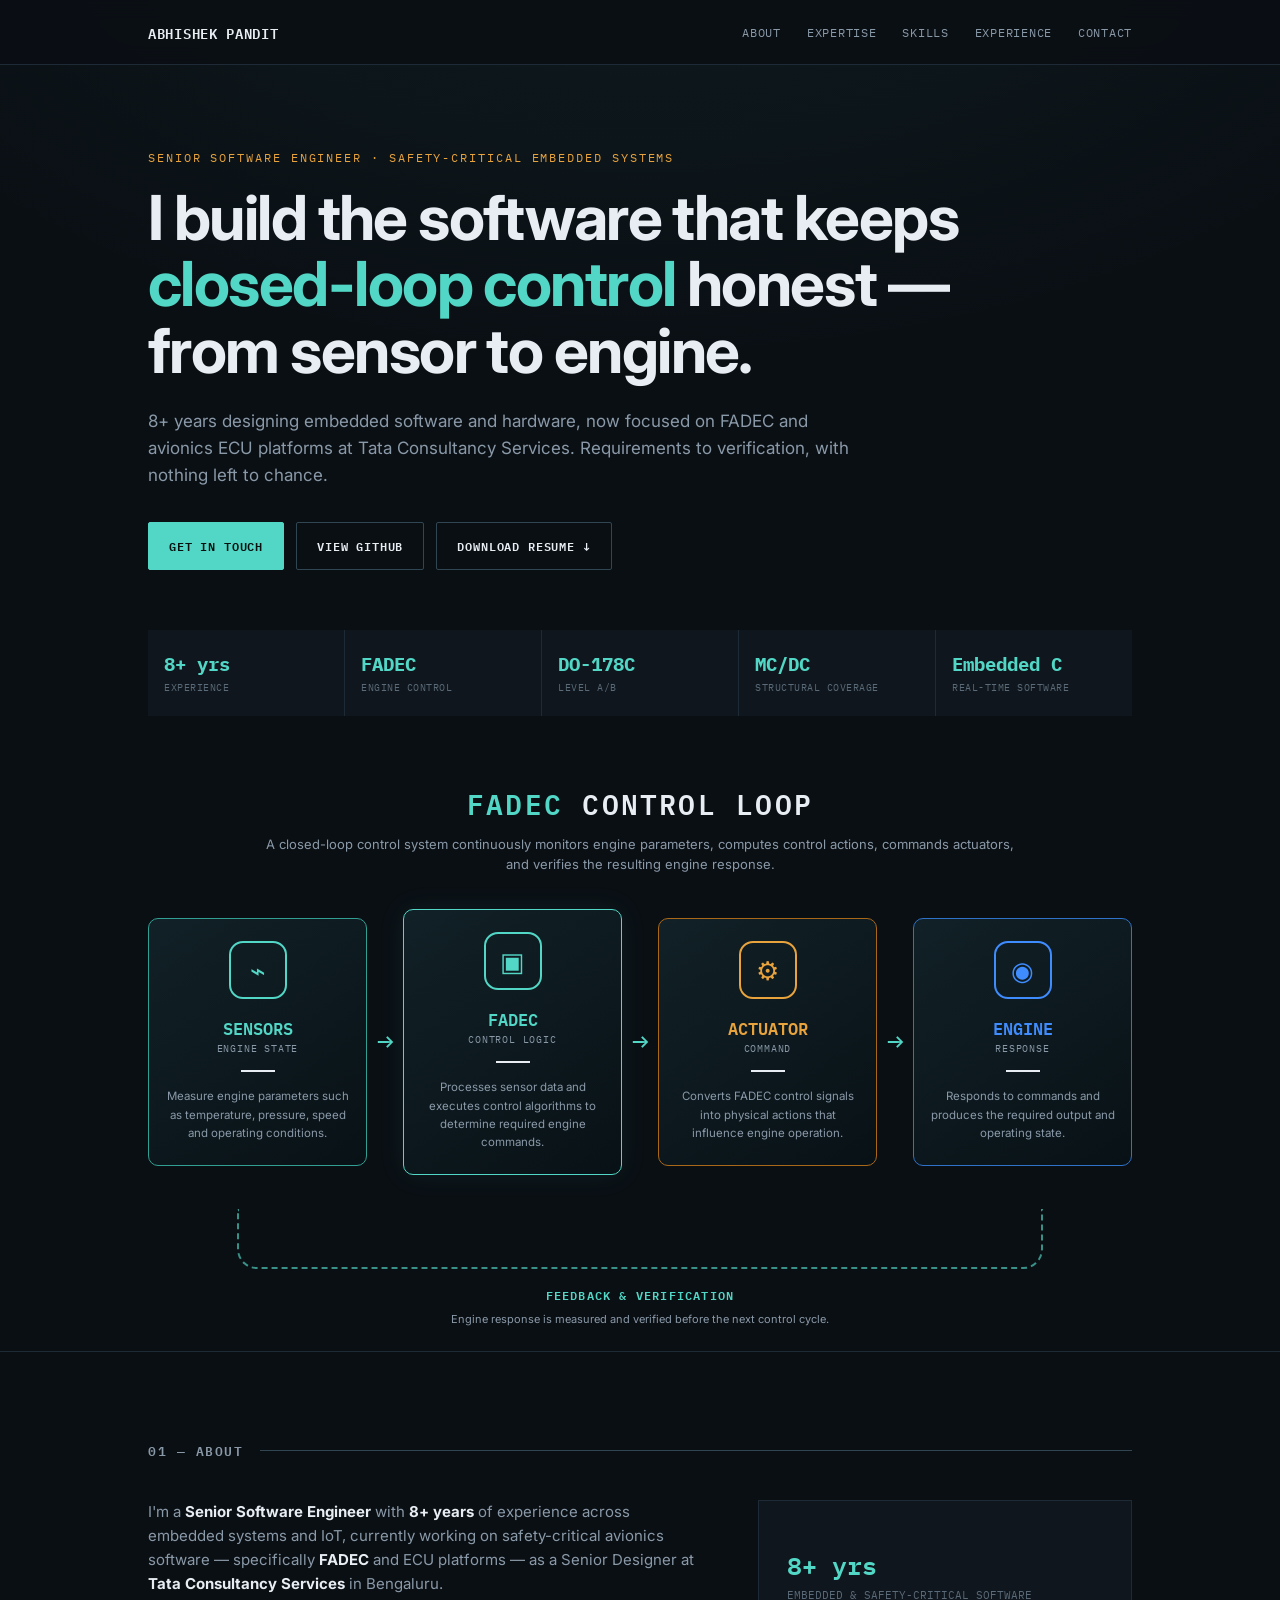
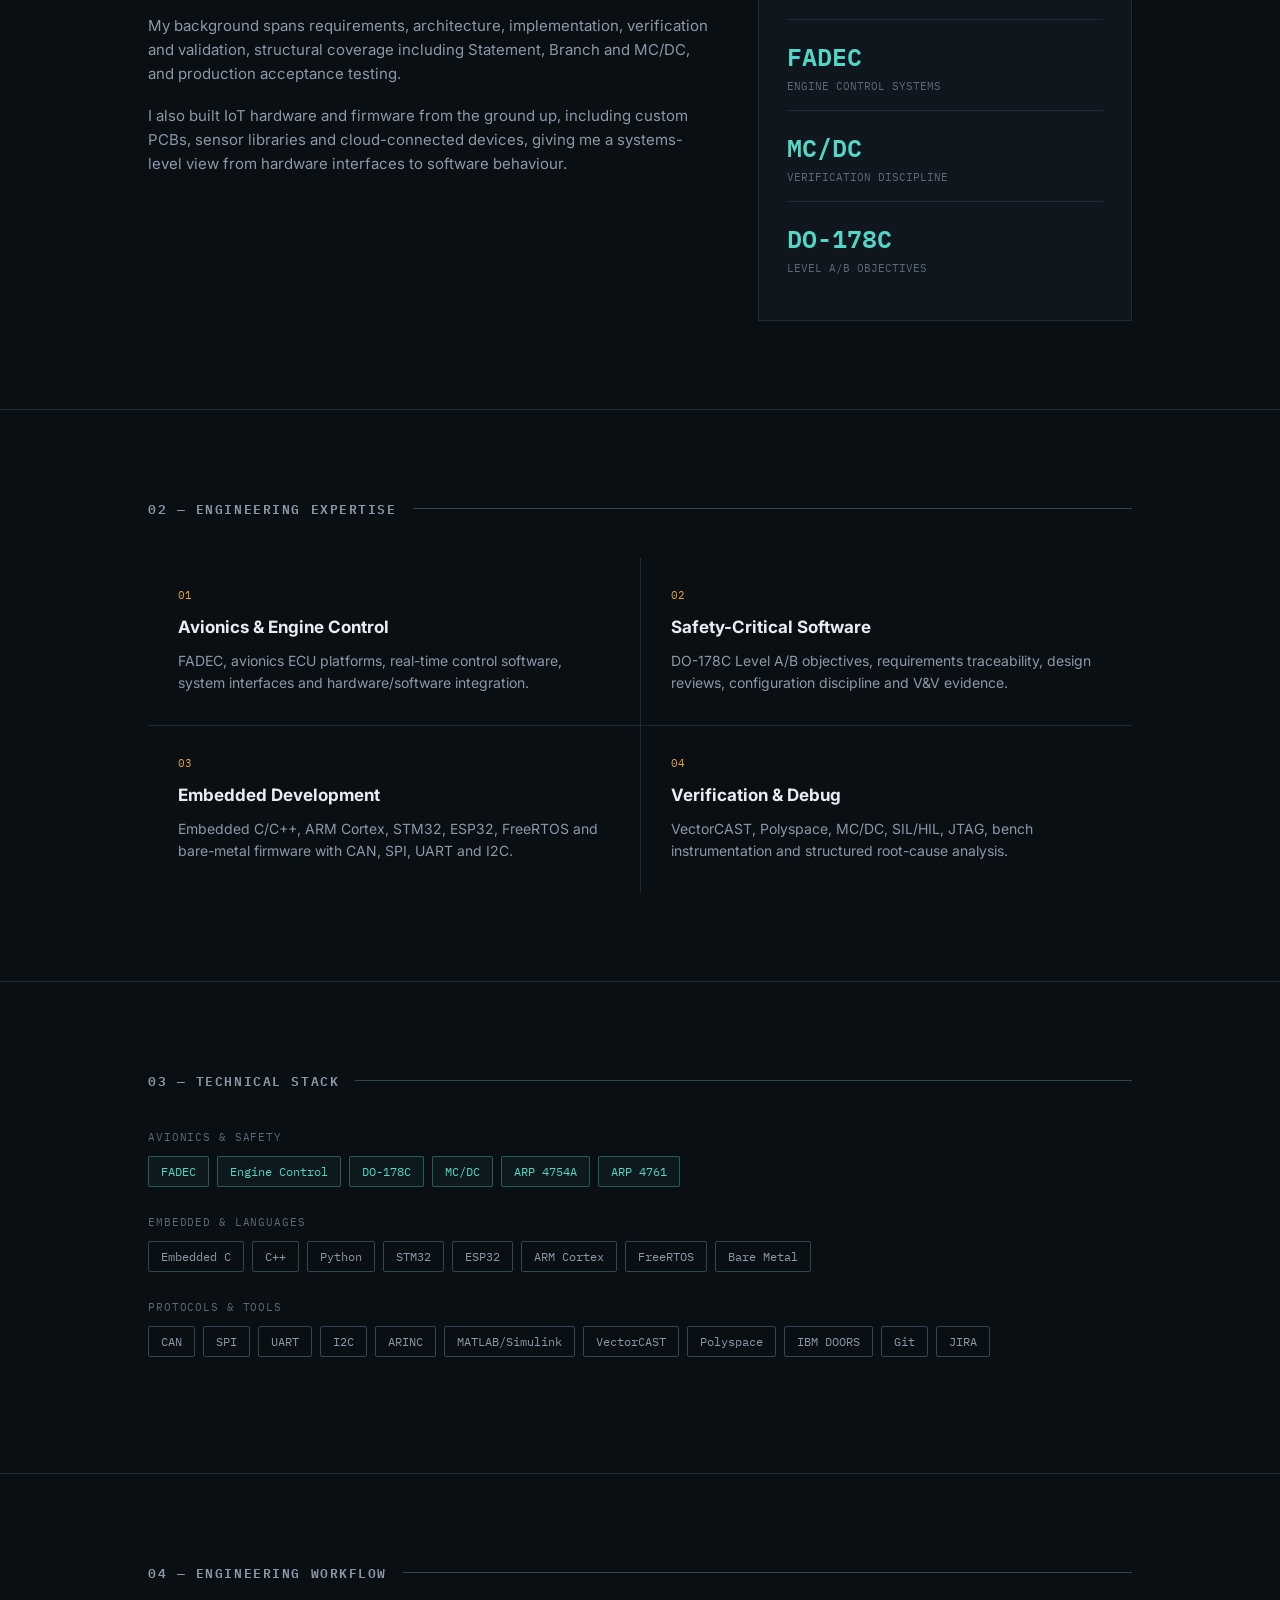
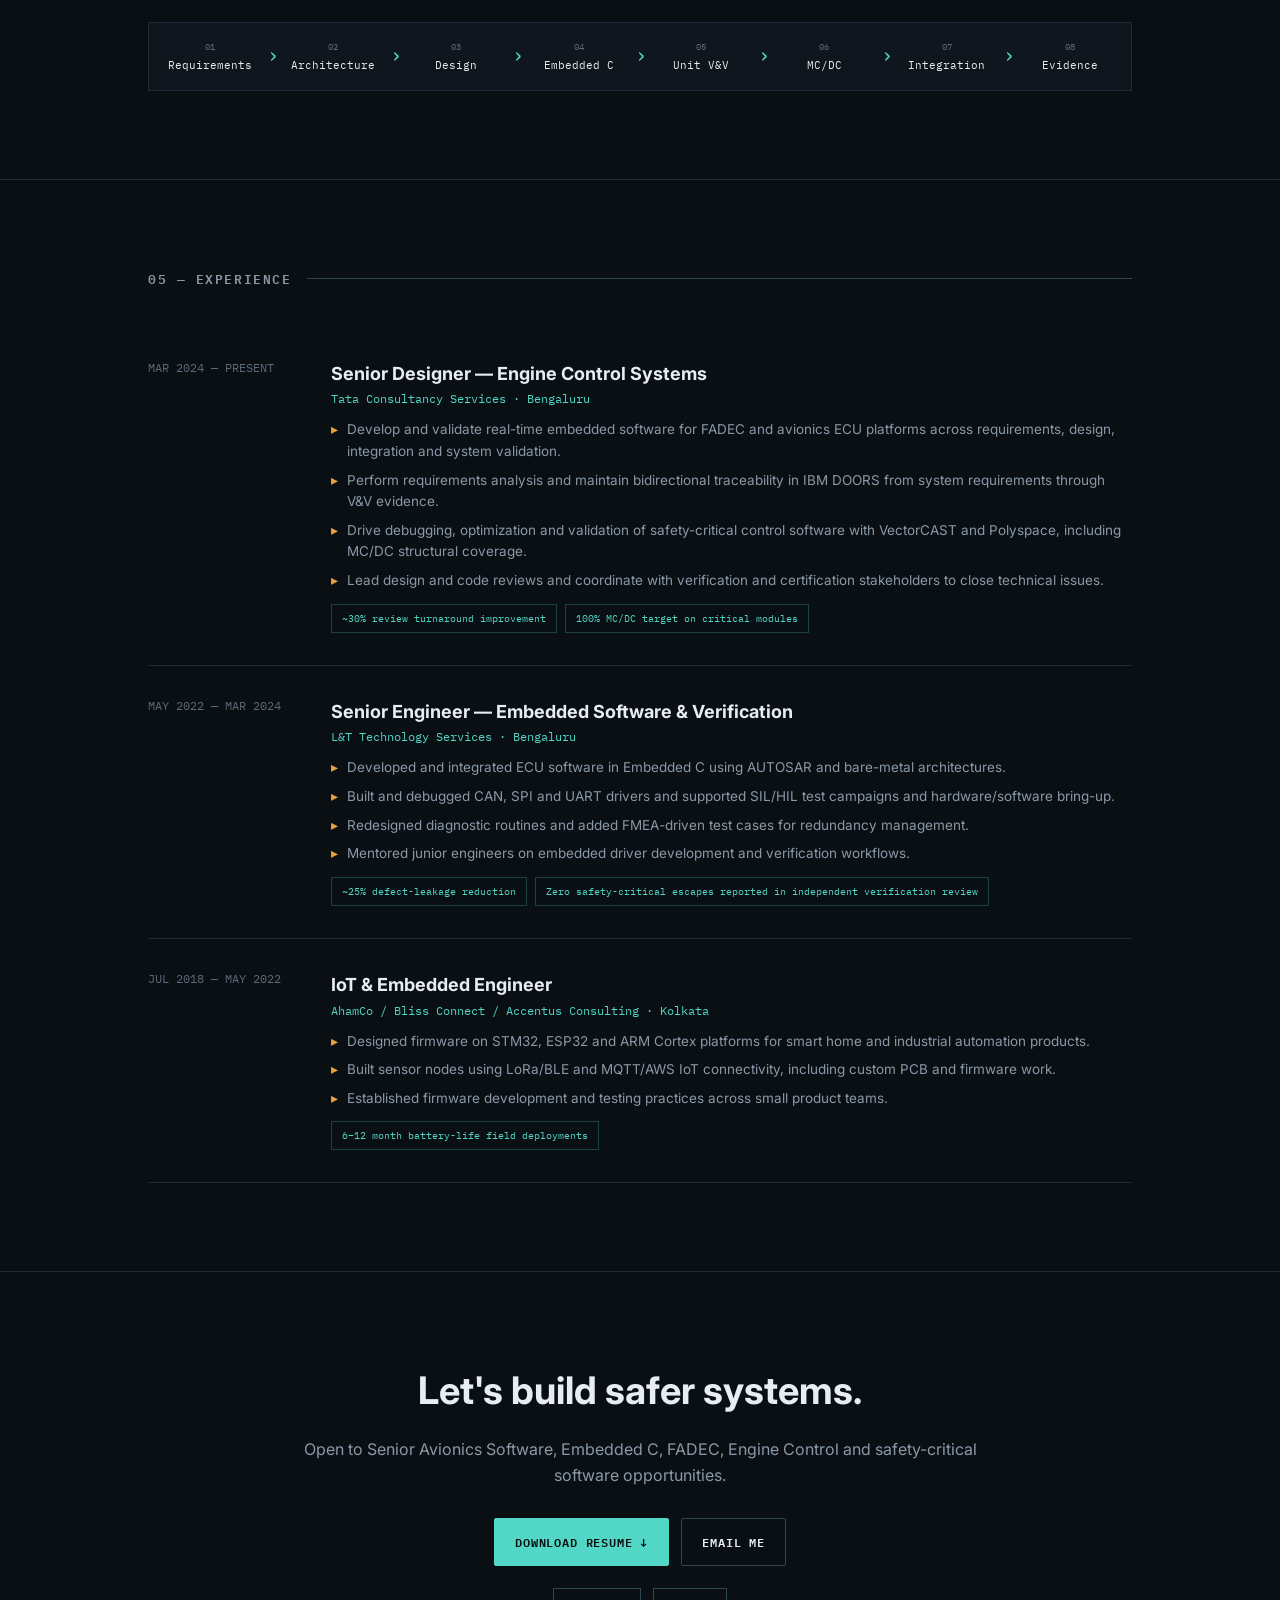
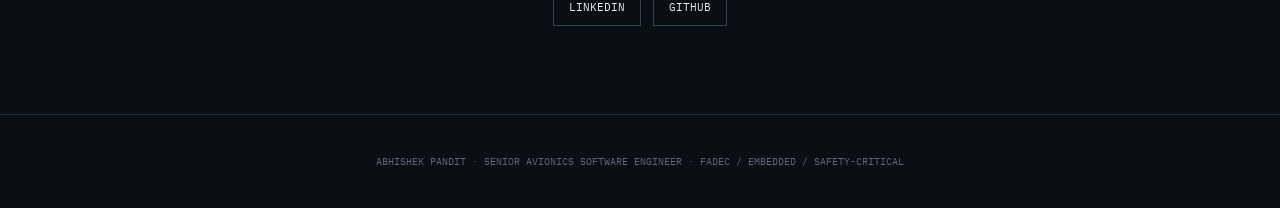
==== index.html @ 117fdcd7 "Reorder Engineering Expertise cards: Embedded Development to 03 and Verification & Debug to 04" ====
<!DOCTYPE html>
<html lang="en">
<head>
<meta charset="UTF-8">
<meta name="viewport" content="width=device-width,initial-scale=1.0">
<meta name="description" content="Abhishek Pandit — Senior Avionics Software Engineer specializing in FADEC, Engine Control, Embedded C/C++, DO-178C and safety-critical verification.">
<meta name="keywords" content="Senior Avionics Software Engineer, FADEC Software Engineer, Embedded C Engineer, DO-178C, Engine Control Systems, Safety Critical Software Engineer">
<title>Abhishek Pandit — Senior Avionics Software Engineer</title>
<link rel="preconnect" href="https://fonts.googleapis.com"><link href="https://fonts.googleapis.com/css2?family=IBM+Plex+Mono:wght@400;500;600;700&family=Inter:wght@400;500;600;700&display=swap" rel="stylesheet">
<style>
:root{--bg:#0a0f14;--panel:#0f161d;--panel2:#121a22;--border:#1e2b36;--bright:#314653;--text:#e7edf3;--dim:#8a99a8;--faint:#5a6a78;--cyan:#52d6c5;--amber:#e8a33d;--blue:#3f8cff;--mono:'IBM Plex Mono',monospace;--sans:'Inter',sans-serif}*{box-sizing:border-box;margin:0;padding:0}html{scroll-behavior:smooth}body{background:var(--bg);color:var(--text);font-family:var(--sans);line-height:1.6}a{color:inherit}.wrap{max-width:1040px;margin:auto;padding:0 28px}section{padding:88px 0;border-bottom:1px solid var(--border)}nav{position:fixed;z-index:50;top:0;left:0;right:0;background:rgba(10,15,20,.9);backdrop-filter:blur(10px);border-bottom:1px solid var(--border)}nav .wrap{height:64px;display:flex;align-items:center;justify-content:space-between}.logo{font:600 14px var(--mono);letter-spacing:.05em;text-decoration:none}.navlinks{display:flex;gap:26px;list-style:none}.navlinks a{font:12px var(--mono);text-transform:uppercase;letter-spacing:.06em;color:var(--dim);text-decoration:none}.navlinks a:hover{color:var(--cyan)}.hero{padding:150px 0 82px;border-bottom:1px solid var(--border);background:radial-gradient(ellipse 900px 500px at 50% -10%,rgba(82,214,197,.07),transparent)}.eyebrow{font:12px var(--mono);letter-spacing:.16em;text-transform:uppercase;color:var(--amber);margin-bottom:20px}.hero h1{font-size:clamp(36px,5.5vw,62px);line-height:1.07;letter-spacing:-.025em;max-width:900px}.accent{color:var(--cyan)}.hero-sub{color:var(--dim);font-size:17px;max-width:720px;margin:24px 0 32px}.actions{display:flex;gap:12px;flex-wrap:wrap}.btn{font:600 12px var(--mono);letter-spacing:.07em;text-transform:uppercase;padding:13px 20px;border:1px solid var(--bright);border-radius:2px;text-decoration:none}.primary{background:var(--cyan);border-color:var(--cyan);color:#06110f}.btn:hover{border-color:var(--cyan);color:var(--cyan)}.primary:hover{color:#06110f}.highlights{display:grid;grid-template-columns:repeat(5,1fr);gap:1px;background:var(--border);margin-top:60px}.highlight{background:var(--panel);padding:22px 16px}.highlight b{display:block;font:700 19px var(--mono);color:var(--cyan)}.highlight span{display:block;color:var(--faint);font:10px var(--mono);text-transform:uppercase;letter-spacing:.05em;margin-top:5px}h2{font:600 13px var(--mono);letter-spacing:.12em;text-transform:uppercase;color:var(--dim);margin-bottom:38px;display:flex;align-items:center;gap:16px}h2:after{content:'';height:1px;background:var(--bright);flex:1}.loop-wrap{margin-top:65px}.loop-title{text-align:center;font:600 28px var(--mono);letter-spacing:.08em}.loop-title span{color:var(--cyan)}.loop-sub{text-align:center;color:var(--dim);font-size:13px;max-width:760px;margin:8px auto 34px}.control-loop{display:grid;grid-template-columns:minmax(0,1fr) 36px minmax(0,1fr) 36px minmax(0,1fr) 36px minmax(0,1fr);align-items:center}.loop-card{min-width:0;min-height:245px;background:linear-gradient(145deg,rgba(18,34,40,.95),rgba(8,17,22,.98));border:1px solid var(--bright);border-radius:10px;padding:22px 16px;text-align:center}.loop-card.sensor{border-color:#319f92}.loop-card.fadec{border-color:var(--cyan);box-shadow:0 0 28px rgba(82,214,197,.08)}.loop-card.actuator{border-color:#a96817}.loop-card.engine{border-color:#2f72c9}.loop-icon{width:58px;height:58px;margin:0 auto 15px;border:2px solid currentColor;border-radius:14px;display:grid;place-items:center;font:26px var(--mono)}.sensor .loop-icon,.fadec .loop-icon{color:var(--cyan)}.actuator .loop-icon{color:var(--amber)}.engine .loop-icon{color:var(--blue)}.loop-card h3{font:600 17px var(--mono)}.sensor h3,.fadec h3{color:var(--cyan)}.actuator h3{color:var(--amber)}.engine h3{color:var(--blue)}.loop-label{font:10px var(--mono);color:var(--dim);letter-spacing:.08em}.loop-divider{height:2px;width:34px;margin:15px auto;background:currentColor}.loop-desc{font-size:11.5px;color:var(--dim);max-width:190px;margin:auto}.loop-arrow{text-align:center;color:var(--cyan);font:28px var(--mono)}.feedback{position:relative;height:60px;margin:34px 9% 0;border-left:2px dashed rgba(82,214,197,.65);border-right:2px dashed rgba(82,214,197,.65);border-bottom:2px dashed rgba(82,214,197,.65);border-radius:0 0 20px 20px}.feedback-label{position:absolute;top:76px;left:50%;transform:translateX(-50%);white-space:nowrap;text-align:center}.feedback-label strong{display:block;color:var(--cyan);font:600 12px var(--mono);letter-spacing:.1em}.feedback-label span{color:var(--dim);font-size:11px}.about-grid{display:grid;grid-template-columns:1.5fr 1fr;gap:48px}.about p{color:var(--dim);font-size:15px;margin-bottom:18px}.about strong{color:var(--text)}.panel{border:1px solid var(--border);background:var(--panel);padding:28px}.metric{padding:17px 0;border-bottom:1px solid var(--border)}.metric:last-child{border:0}.metric b{font:600 25px var(--mono);color:var(--cyan)}.metric span{display:block;color:var(--faint);font:11px var(--mono);text-transform:uppercase;margin-top:4px}.section-grid{display:grid;grid-template-columns:repeat(2,1fr);gap:1px;background:var(--border)}.card{background:var(--bg);padding:30px}.card-num{font:11px var(--mono);color:var(--amber);margin-bottom:12px}.card h3{font-size:17px;margin-bottom:9px}.card p{font-size:14px;color:var(--dim)}.skill{margin-bottom:28px}.skill-label{font:11px var(--mono);color:var(--faint);text-transform:uppercase;letter-spacing:.08em;margin-bottom:12px}.chips{display:flex;flex-wrap:wrap;gap:8px}.chip{font:12px var(--mono);color:var(--dim);padding:7px 12px;border:1px solid var(--bright);border-radius:2px}.chip.domain{color:var(--cyan);border-color:rgba(82,214,197,.35);background:rgba(82,214,197,.05)}.workflow{display:grid;grid-template-columns:repeat(8,1fr);gap:0;border:1px solid var(--border);background:var(--border)}.step{background:var(--panel);padding:18px 8px;text-align:center;position:relative}.step:not(:last-child):after{content:'›';position:absolute;right:-7px;top:18px;color:var(--cyan);z-index:2;font:20px var(--mono)}.step small{display:block;color:var(--faint);font:9px var(--mono);text-transform:uppercase}.step b{display:block;font:11px var(--mono);margin-top:6px;color:var(--text)}.job{display:grid;grid-template-columns:155px 1fr;gap:28px;padding:32px 0;border-bottom:1px solid var(--border)}.job:first-child{padding-top:0}.period{font:12px var(--mono);color:var(--faint)}.job h3{font-size:18px}.org{font:12px var(--mono);color:var(--cyan);margin:3px 0 13px}.job p,.job li{color:var(--dim);font-size:13.5px}.job ul{list-style:none;display:grid;gap:7px}.job li{padding-left:16px;position:relative}.job li:before{content:'▸';position:absolute;left:0;color:var(--amber)}.achievement{display:inline-block;margin:12px 8px 0 0;padding:7px 10px;border:1px solid rgba(82,214,197,.25);font:10px var(--mono);color:var(--cyan)}.contact{text-align:center;max-width:680px;margin:auto}.contact h3{font-size:38px;margin-bottom:16px}.contact p{color:var(--dim);margin-bottom:30px}.contact-links{display:flex;justify-content:center;gap:12px;flex-wrap:wrap}.contact-links a{font:11px var(--mono);text-transform:uppercase;text-decoration:none;border:1px solid var(--bright);padding:11px 15px}.contact-links a:hover{color:var(--cyan);border-color:var(--cyan)}footer{padding:40px 0;text-align:center;color:var(--faint);font:10px var(--mono)}@media(max-width:850px){.highlights{grid-template-columns:repeat(3,1fr)}.control-loop{grid-template-columns:1fr;gap:10px}.loop-arrow{transform:rotate(90deg);height:22px}.workflow{grid-template-columns:repeat(4,1fr)}.step:nth-child(4):after,.step:nth-child(8):after{display:none}}@media(max-width:700px){.navlinks{display:none}.wrap{padding:0 18px}.hero{padding-top:125px}.highlights{grid-template-columns:repeat(2,1fr)}.about-grid,.section-grid{grid-template-columns:1fr}.job{grid-template-columns:1fr;gap:8px}.workflow{grid-template-columns:repeat(2,1fr)}.step:nth-child(2):after,.step:nth-child(4):after,.step:nth-child(6):after,.step:nth-child(8):after{display:none}.feedback{margin-left:5%;margin-right:5%}.feedback-label{white-space:normal;width:90%}.contact h3{font-size:30px}}
</style>
</head>
<body>
<nav><div class="wrap"><a class="logo" href="#top">ABHISHEK PANDIT</a><ul class="navlinks"><li><a href="#about">About</a></li><li><a href="#expertise">Expertise</a></li><li><a href="#skills">Skills</a></li><li><a href="#experience">Experience</a></li><li><a href="#contact">Contact</a></li></ul></div></nav>
<header class="hero" id="top"><div class="wrap"><div class="eyebrow">Senior Software Engineer · Safety-Critical Embedded Systems</div><h1>I build the software that keeps <span class="accent">closed-loop control</span> honest — from sensor to engine.</h1><p class="hero-sub">8+ years designing embedded software and hardware, now focused on FADEC and avionics ECU platforms at Tata Consultancy Services. Requirements to verification, with nothing left to chance.</p><div class="actions"><a class="btn primary" href="#contact">Get in touch</a><a class="btn" href="https://github.com/abhijarvis" target="_blank" rel="noopener">View GitHub</a><a class="btn" href="Abhishek_Pandit_Resume_Airbus_Avionics.pdf" download>Download Resume ↓</a></div><div class="highlights"><div class="highlight"><b>8+ yrs</b><span>Experience</span></div><div class="highlight"><b>FADEC</b><span>Engine Control</span></div><div class="highlight"><b>DO-178C</b><span>Level A/B</span></div><div class="highlight"><b>MC/DC</b><span>Structural Coverage</span></div><div class="highlight"><b>Embedded C</b><span>Real-Time Software</span></div></div><div class="loop-wrap"><div class="loop-title"><span>FADEC</span> CONTROL LOOP</div><p class="loop-sub">A closed-loop control system continuously monitors engine parameters, computes control actions, commands actuators, and verifies the resulting engine response.</p><div class="control-loop"><div class="loop-card sensor"><div class="loop-icon">⌁</div><h3>SENSORS</h3><div class="loop-label">ENGINE STATE</div><div class="loop-divider"></div><p class="loop-desc">Measure engine parameters such as temperature, pressure, speed and operating conditions.</p></div><div class="loop-arrow">→</div><div class="loop-card fadec"><div class="loop-icon">▣</div><h3>FADEC</h3><div class="loop-label">CONTROL LOGIC</div><div class="loop-divider"></div><p class="loop-desc">Processes sensor data and executes control algorithms to determine required engine commands.</p></div><div class="loop-arrow">→</div><div class="loop-card actuator"><div class="loop-icon">⚙</div><h3>ACTUATOR</h3><div class="loop-label">COMMAND</div><div class="loop-divider"></div><p class="loop-desc">Converts FADEC control signals into physical actions that influence engine operation.</p></div><div class="loop-arrow">→</div><div class="loop-card engine"><div class="loop-icon">◉</div><h3>ENGINE</h3><div class="loop-label">RESPONSE</div><div class="loop-divider"></div><p class="loop-desc">Responds to commands and produces the required output and operating state.</p></div></div><div class="feedback"><div class="feedback-label"><strong>FEEDBACK &amp; VERIFICATION</strong><span>Engine response is measured and verified before the next control cycle.</span></div></div></div></div></header>
<section id="about"><div class="wrap"><h2>01 — About</h2><div class="about-grid"><div class="about"><p>I'm a <strong>Senior Software Engineer</strong> with <strong>8+ years</strong> of experience across embedded systems and IoT, currently working on safety-critical avionics software — specifically <strong>FADEC</strong> and ECU platforms — as a Senior Designer at <strong>Tata Consultancy Services</strong> in Bengaluru.</p><p>My background spans requirements, architecture, implementation, verification and validation, structural coverage including Statement, Branch and MC/DC, and production acceptance testing.</p><p>I also built IoT hardware and firmware from the ground up, including custom PCBs, sensor libraries and cloud-connected devices, giving me a systems-level view from hardware interfaces to software behaviour.</p></div><div class="panel"><div class="metric"><b>8+ yrs</b><span>Embedded &amp; safety-critical software</span></div><div class="metric"><b>FADEC</b><span>Engine control systems</span></div><div class="metric"><b>MC/DC</b><span>Verification discipline</span></div><div class="metric"><b>DO-178C</b><span>Level A/B objectives</span></div></div></div></div></section>
<section id="expertise"><div class="wrap"><h2>02 — Engineering Expertise</h2><div class="section-grid"><div class="card"><div class="card-num">01</div><h3>Avionics &amp; Engine Control</h3><p>FADEC, avionics ECU platforms, real-time control software, system interfaces and hardware/software integration.</p></div><div class="card"><div class="card-num">02</div><h3>Safety-Critical Software</h3><p>DO-178C Level A/B objectives, requirements traceability, design reviews, configuration discipline and V&amp;V evidence.</p></div><div class="card"><div class="card-num">03</div><h3>Embedded Development</h3><p>Embedded C/C++, ARM Cortex, STM32, ESP32, FreeRTOS and bare-metal firmware with CAN, SPI, UART and I2C.</p></div><div class="card"><div class="card-num">04</div><h3>Verification &amp; Debug</h3><p>VectorCAST, Polyspace, MC/DC, SIL/HIL, JTAG, bench instrumentation and structured root-cause analysis.</p></div></div></div></section>
<section id="skills"><div class="wrap"><h2>03 — Technical Stack</h2><div class="skill"><div class="skill-label">Avionics &amp; Safety</div><div class="chips"><span class="chip domain">FADEC</span><span class="chip domain">Engine Control</span><span class="chip domain">DO-178C</span><span class="chip domain">MC/DC</span><span class="chip domain">ARP 4754A</span><span class="chip domain">ARP 4761</span></div></div><div class="skill"><div class="skill-label">Embedded &amp; Languages</div><div class="chips"><span class="chip">Embedded C</span><span class="chip">C++</span><span class="chip">Python</span><span class="chip">STM32</span><span class="chip">ESP32</span><span class="chip">ARM Cortex</span><span class="chip">FreeRTOS</span><span class="chip">Bare Metal</span></div></div><div class="skill"><div class="skill-label">Protocols &amp; Tools</div><div class="chips"><span class="chip">CAN</span><span class="chip">SPI</span><span class="chip">UART</span><span class="chip">I2C</span><span class="chip">ARINC</span><span class="chip">MATLAB/Simulink</span><span class="chip">VectorCAST</span><span class="chip">Polyspace</span><span class="chip">IBM DOORS</span><span class="chip">Git</span><span class="chip">JIRA</span></div></div></div></section>
<section><div class="wrap"><h2>04 — Engineering Workflow</h2><div class="workflow"><div class="step"><small>01</small><b>Requirements</b></div><div class="step"><small>02</small><b>Architecture</b></div><div class="step"><small>03</small><b>Design</b></div><div class="step"><small>04</small><b>Embedded C</b></div><div class="step"><small>05</small><b>Unit V&amp;V</b></div><div class="step"><small>06</small><b>MC/DC</b></div><div class="step"><small>07</small><b>Integration</b></div><div class="step"><small>08</small><b>Evidence</b></div></div></div></section>
<section id="experience"><div class="wrap"><h2>05 — Experience</h2><div class="job"><div class="period">MAR 2024 — PRESENT</div><div><h3>Senior Designer — Engine Control Systems</h3><div class="org">Tata Consultancy Services · Bengaluru</div><ul><li>Develop and validate real-time embedded software for FADEC and avionics ECU platforms across requirements, design, integration and system validation.</li><li>Perform requirements analysis and maintain bidirectional traceability in IBM DOORS from system requirements through V&amp;V evidence.</li><li>Drive debugging, optimization and validation of safety-critical control software with VectorCAST and Polyspace, including MC/DC structural coverage.</li><li>Lead design and code reviews and coordinate with verification and certification stakeholders to close technical issues.</li></ul><span class="achievement">~30% review turnaround improvement</span><span class="achievement">100% MC/DC target on critical modules</span></div></div><div class="job"><div class="period">MAY 2022 — MAR 2024</div><div><h3>Senior Engineer — Embedded Software &amp; Verification</h3><div class="org">L&amp;T Technology Services · Bengaluru</div><ul><li>Developed and integrated ECU software in Embedded C using AUTOSAR and bare-metal architectures.</li><li>Built and debugged CAN, SPI and UART drivers and supported SIL/HIL test campaigns and hardware/software bring-up.</li><li>Redesigned diagnostic routines and added FMEA-driven test cases for redundancy management.</li><li>Mentored junior engineers on embedded driver development and verification workflows.</li></ul><span class="achievement">~25% defect-leakage reduction</span><span class="achievement">Zero safety-critical escapes reported in independent verification review</span></div></div><div class="job"><div class="period">JUL 2018 — MAY 2022</div><div><h3>IoT &amp; Embedded Engineer</h3><div class="org">AhamCo / Bliss Connect / Accentus Consulting · Kolkata</div><ul><li>Designed firmware on STM32, ESP32 and ARM Cortex platforms for smart home and industrial automation products.</li><li>Built sensor nodes using LoRa/BLE and MQTT/AWS IoT connectivity, including custom PCB and firmware work.</li><li>Established firmware development and testing practices across small product teams.</li></ul><span class="achievement">6–12 month battery-life field deployments</span></div></div></div></section>
<section id="contact"><div class="wrap"><div class="contact"><h3>Let's build safer systems.</h3><p>Open to Senior Avionics Software, Embedded C, FADEC, Engine Control and safety-critical software opportunities.</p><div class="actions" style="justify-content:center"><a class="btn primary" href="Abhishek_Pandit_Resume_Airbus_Avionics.pdf" download>Download Resume ↓</a><a class="btn" href="mailto:abhishekpandit28@gmail.com">Email Me</a></div><div class="contact-links" style="margin-top:22px"><a href="https://www.linkedin.com/in/abhishek-pandit-2a377a126/" target="_blank" rel="noopener">LinkedIn</a><a href="https://github.com/abhijarvis" target="_blank" rel="noopener">GitHub</a></div></div></div></section>
<footer><div class="wrap">ABHISHEK PANDIT · SENIOR AVIONICS SOFTWARE ENGINEER · FADEC / EMBEDDED / SAFETY-CRITICAL</div></footer>
</body></html>
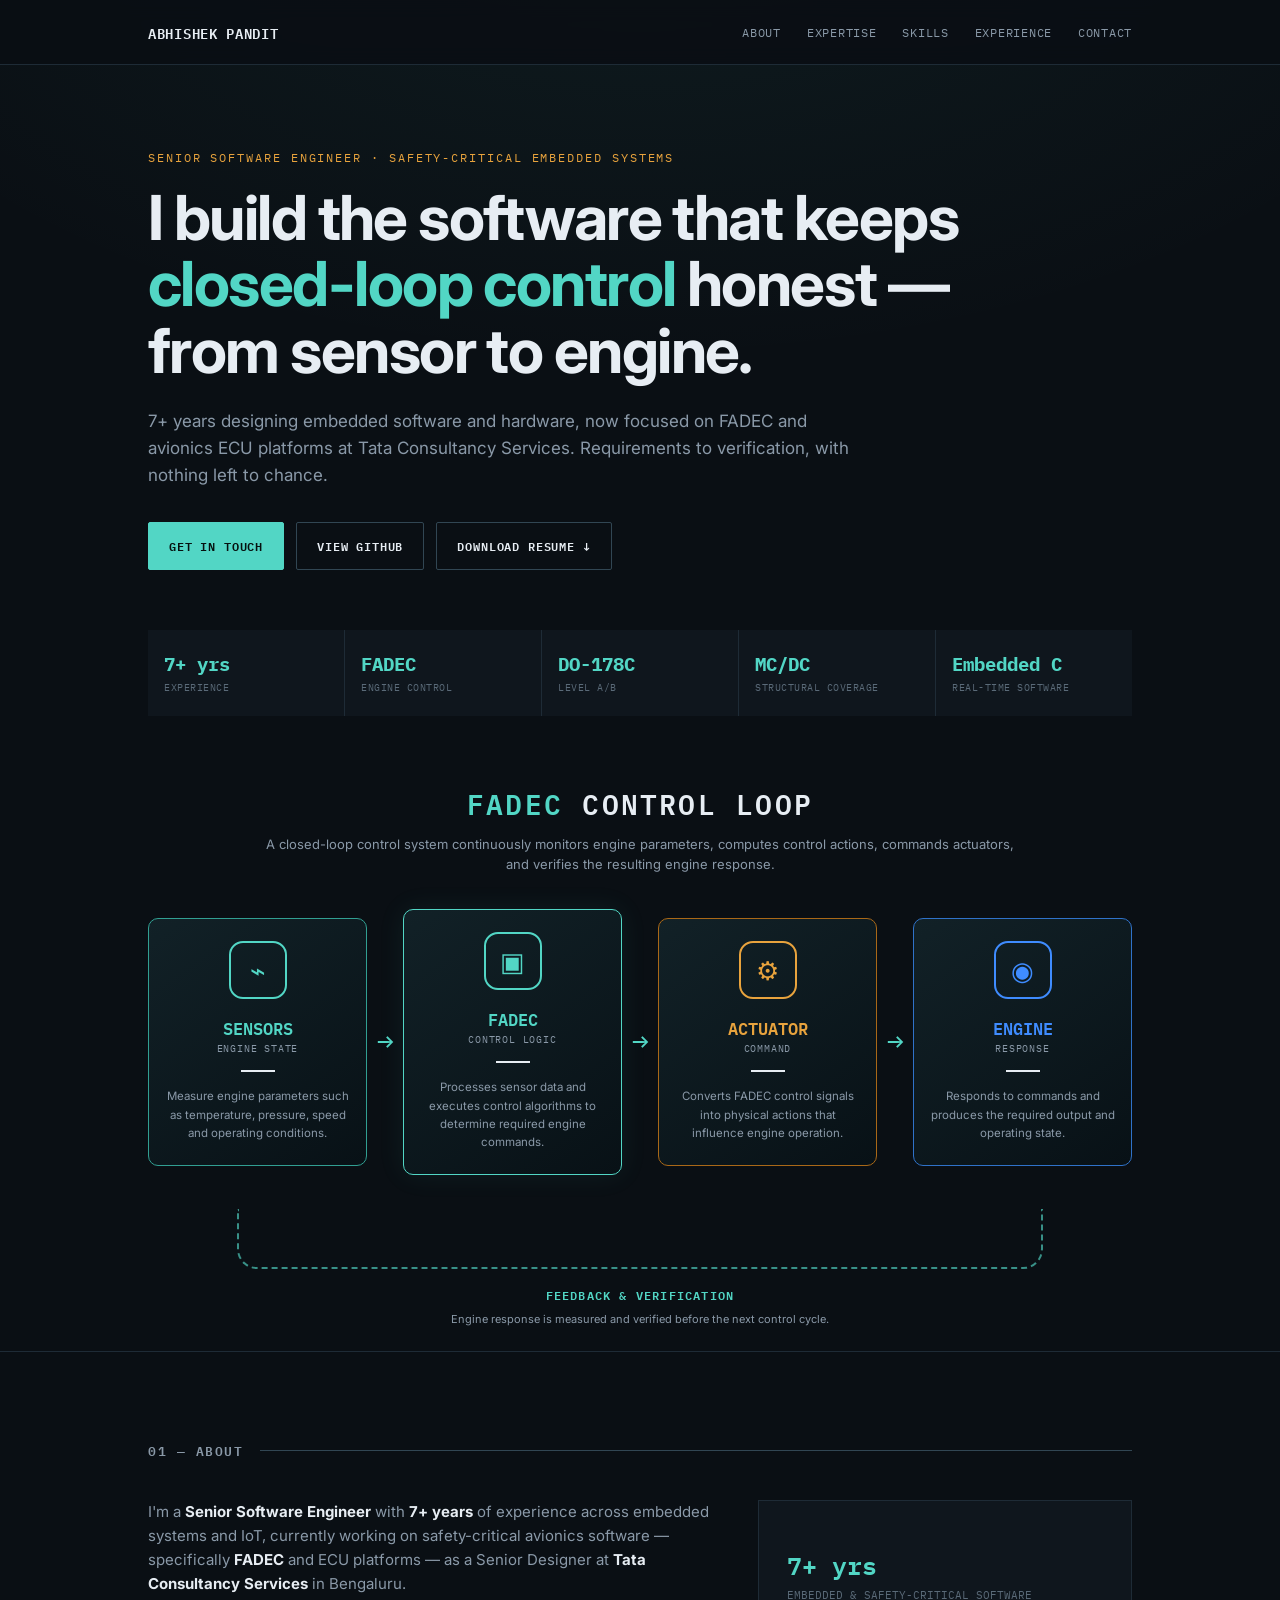
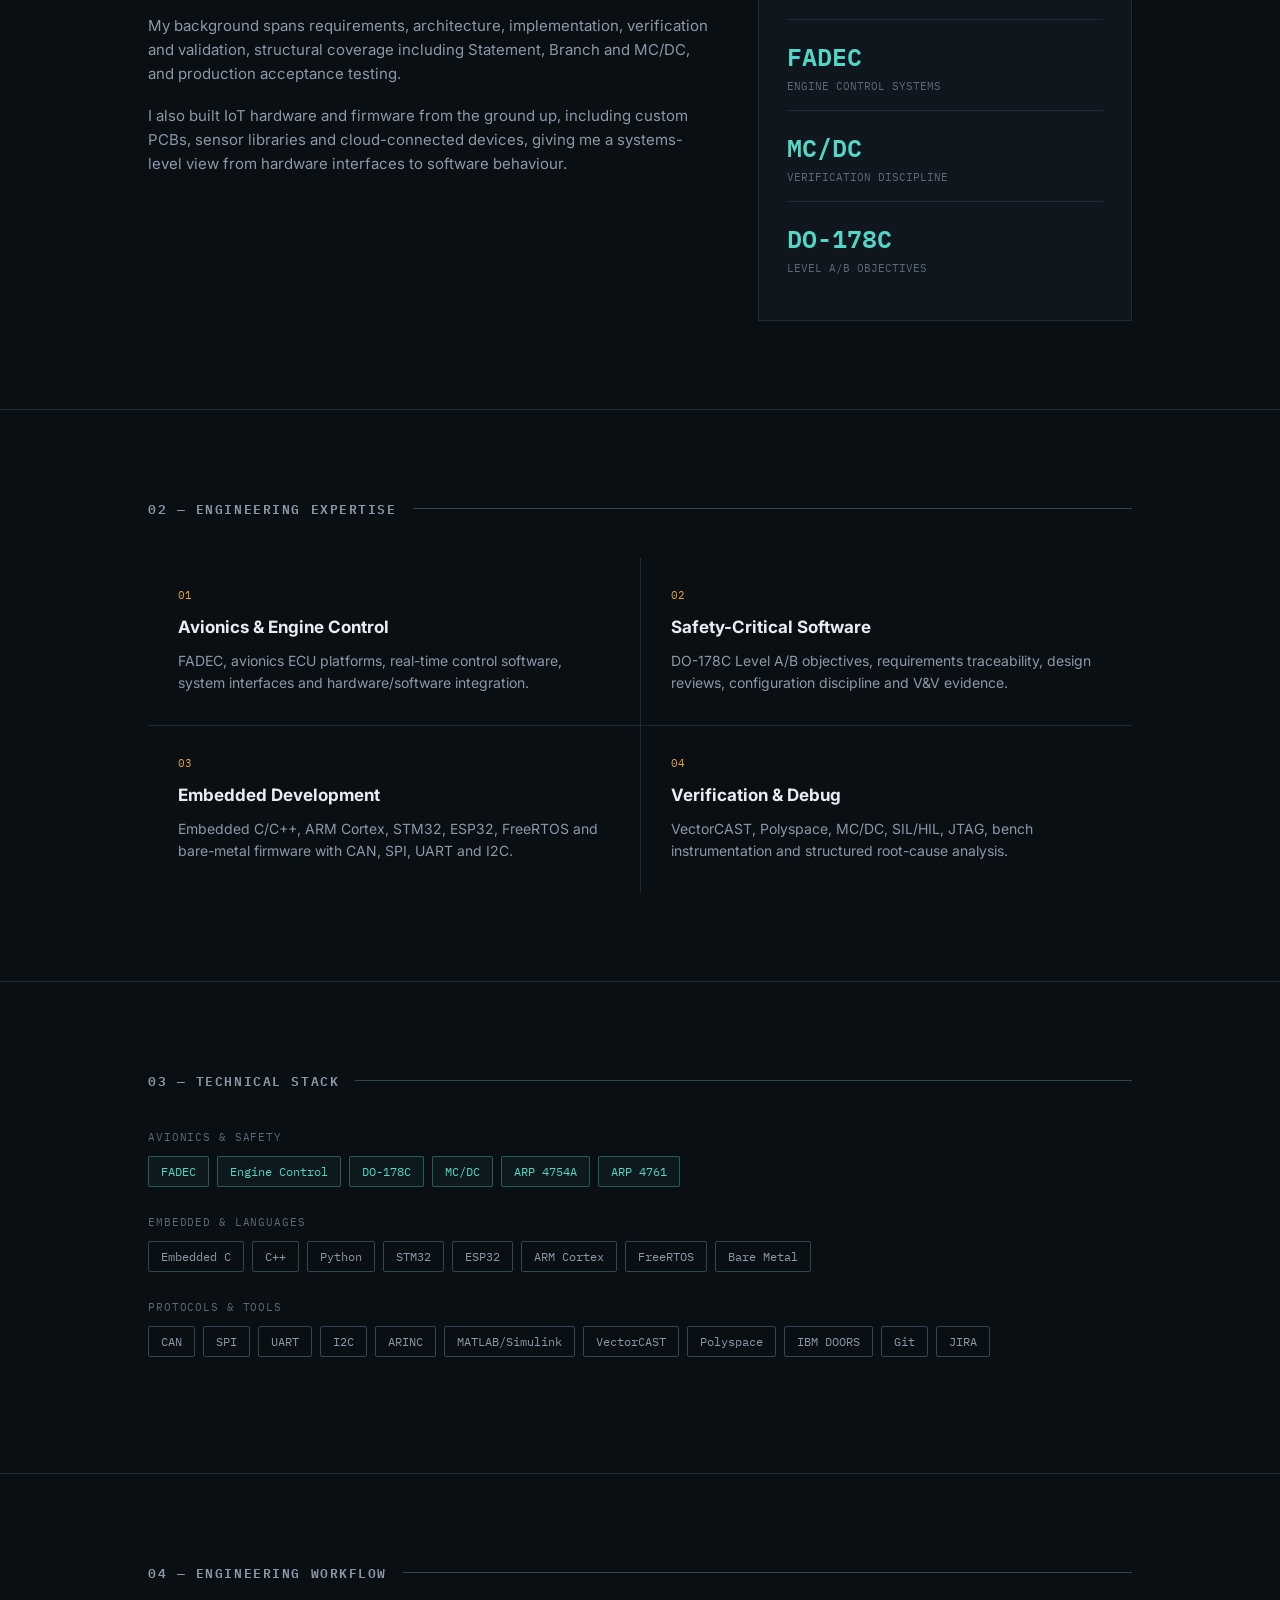
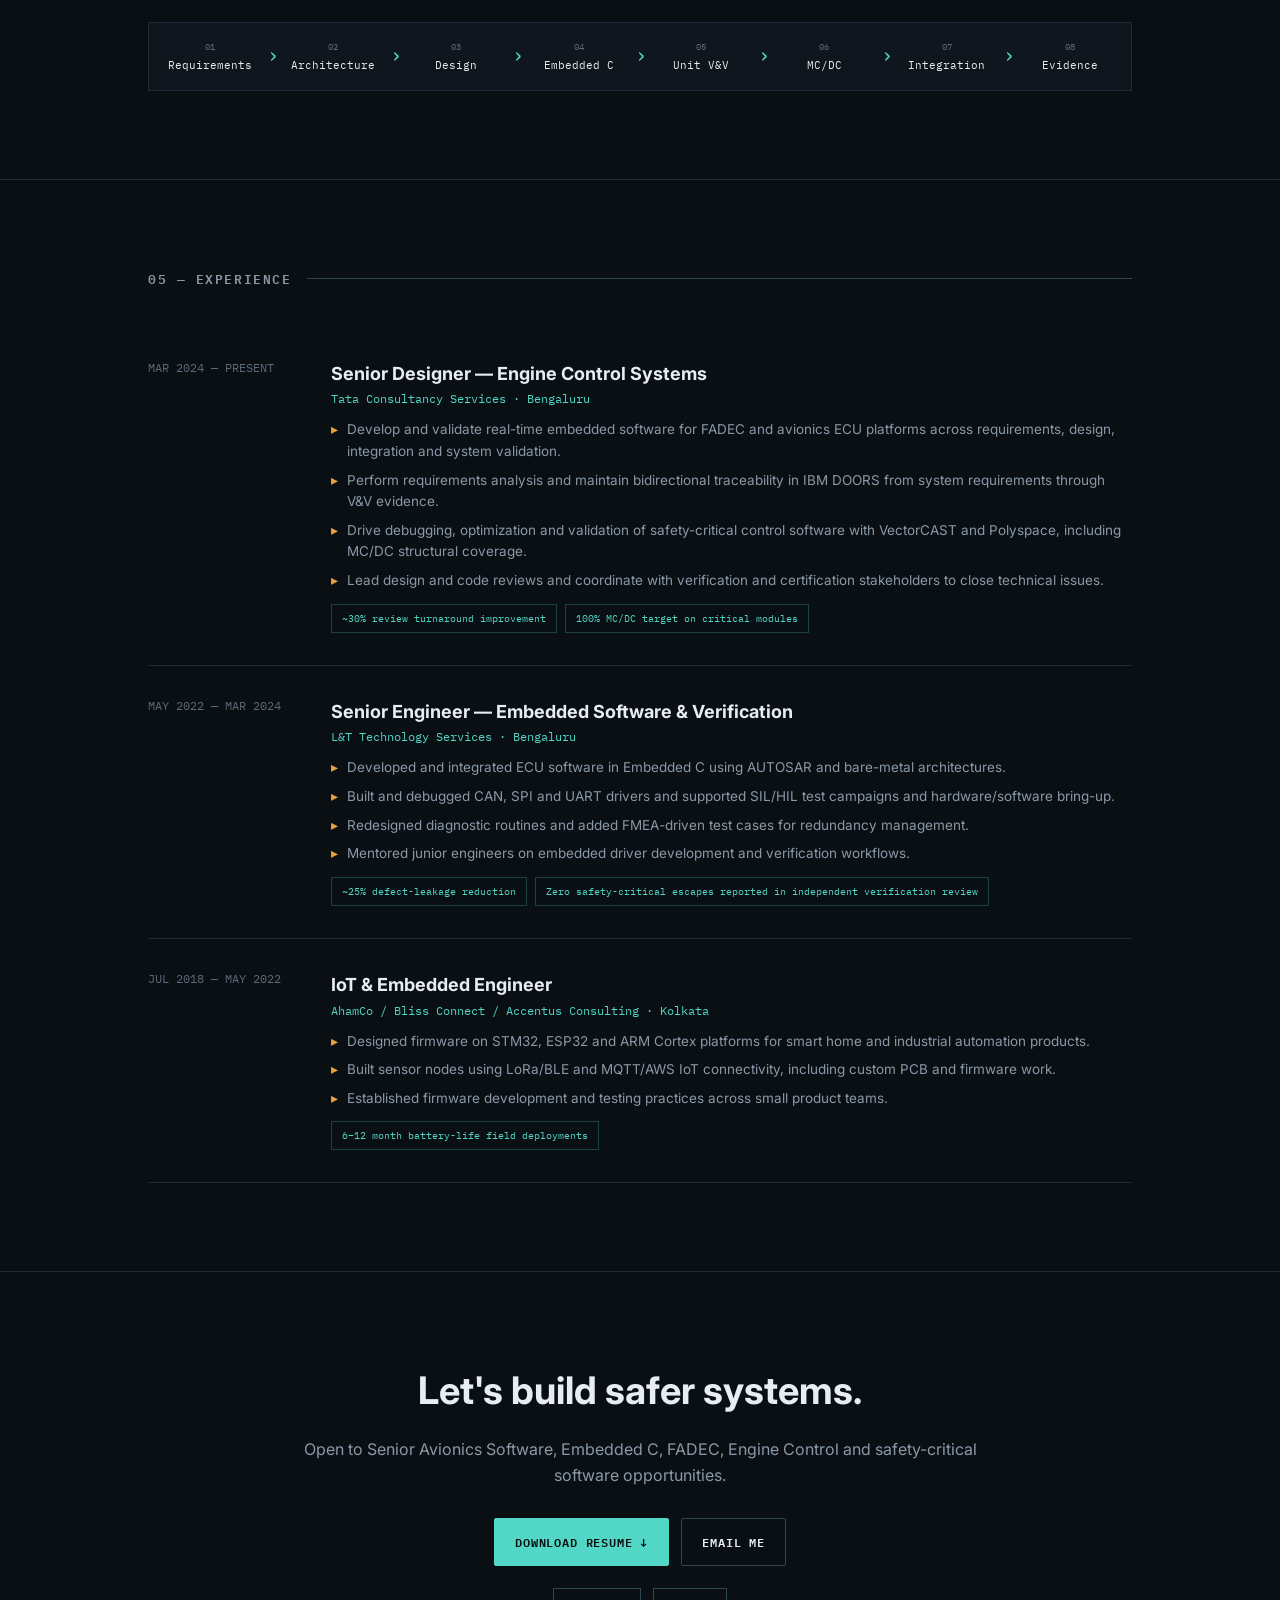
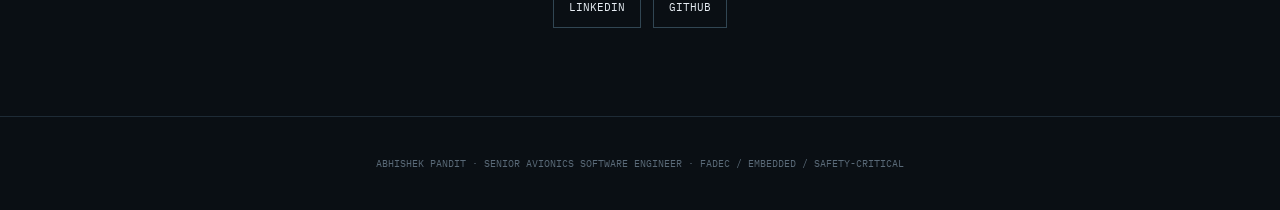
==== commit efb58231: "Make avionics portfolio responsive" ====
--- a/index.html
+++ b/index.html
@@ -2,23 +2,134 @@
 <html lang="en">
 <head>
 <meta charset="UTF-8">
-<meta name="viewport" content="width=device-width,initial-scale=1.0">
+<meta name="viewport" content="width=device-width, initial-scale=1.0, viewport-fit=cover">
 <meta name="description" content="Abhishek Pandit — Senior Avionics Software Engineer specializing in FADEC, Engine Control, Embedded C/C++, DO-178C and safety-critical verification.">
 <meta name="keywords" content="Senior Avionics Software Engineer, FADEC Software Engineer, Embedded C Engineer, DO-178C, Engine Control Systems, Safety Critical Software Engineer">
+<meta name="theme-color" content="#0a0f14">
 <title>Abhishek Pandit — Senior Avionics Software Engineer</title>
-<link rel="preconnect" href="https://fonts.googleapis.com"><link href="https://fonts.googleapis.com/css2?family=IBM+Plex+Mono:wght@400;500;600;700&family=Inter:wght@400;500;600;700&display=swap" rel="stylesheet">
+<link rel="preconnect" href="https://fonts.googleapis.com">
+<link href="https://fonts.googleapis.com/css2?family=IBM+Plex+Mono:wght@400;500;600;700&family=Inter:wght@400;500;600;700&display=swap" rel="stylesheet">
 <style>
-:root{--bg:#0a0f14;--panel:#0f161d;--panel2:#121a22;--border:#1e2b36;--bright:#314653;--text:#e7edf3;--dim:#8a99a8;--faint:#5a6a78;--cyan:#52d6c5;--amber:#e8a33d;--blue:#3f8cff;--mono:'IBM Plex Mono',monospace;--sans:'Inter',sans-serif}*{box-sizing:border-box;margin:0;padding:0}html{scroll-behavior:smooth}body{background:var(--bg);color:var(--text);font-family:var(--sans);line-height:1.6}a{color:inherit}.wrap{max-width:1040px;margin:auto;padding:0 28px}section{padding:88px 0;border-bottom:1px solid var(--border)}nav{position:fixed;z-index:50;top:0;left:0;right:0;background:rgba(10,15,20,.9);backdrop-filter:blur(10px);border-bottom:1px solid var(--border)}nav .wrap{height:64px;display:flex;align-items:center;justify-content:space-between}.logo{font:600 14px var(--mono);letter-spacing:.05em;text-decoration:none}.navlinks{display:flex;gap:26px;list-style:none}.navlinks a{font:12px var(--mono);text-transform:uppercase;letter-spacing:.06em;color:var(--dim);text-decoration:none}.navlinks a:hover{color:var(--cyan)}.hero{padding:150px 0 82px;border-bottom:1px solid var(--border);background:radial-gradient(ellipse 900px 500px at 50% -10%,rgba(82,214,197,.07),transparent)}.eyebrow{font:12px var(--mono);letter-spacing:.16em;text-transform:uppercase;color:var(--amber);margin-bottom:20px}.hero h1{font-size:clamp(36px,5.5vw,62px);line-height:1.07;letter-spacing:-.025em;max-width:900px}.accent{color:var(--cyan)}.hero-sub{color:var(--dim);font-size:17px;max-width:720px;margin:24px 0 32px}.actions{display:flex;gap:12px;flex-wrap:wrap}.btn{font:600 12px var(--mono);letter-spacing:.07em;text-transform:uppercase;padding:13px 20px;border:1px solid var(--bright);border-radius:2px;text-decoration:none}.primary{background:var(--cyan);border-color:var(--cyan);color:#06110f}.btn:hover{border-color:var(--cyan);color:var(--cyan)}.primary:hover{color:#06110f}.highlights{display:grid;grid-template-columns:repeat(5,1fr);gap:1px;background:var(--border);margin-top:60px}.highlight{background:var(--panel);padding:22px 16px}.highlight b{display:block;font:700 19px var(--mono);color:var(--cyan)}.highlight span{display:block;color:var(--faint);font:10px var(--mono);text-transform:uppercase;letter-spacing:.05em;margin-top:5px}h2{font:600 13px var(--mono);letter-spacing:.12em;text-transform:uppercase;color:var(--dim);margin-bottom:38px;display:flex;align-items:center;gap:16px}h2:after{content:'';height:1px;background:var(--bright);flex:1}.loop-wrap{margin-top:65px}.loop-title{text-align:center;font:600 28px var(--mono);letter-spacing:.08em}.loop-title span{color:var(--cyan)}.loop-sub{text-align:center;color:var(--dim);font-size:13px;max-width:760px;margin:8px auto 34px}.control-loop{display:grid;grid-template-columns:minmax(0,1fr) 36px minmax(0,1fr) 36px minmax(0,1fr) 36px minmax(0,1fr);align-items:center}.loop-card{min-width:0;min-height:245px;background:linear-gradient(145deg,rgba(18,34,40,.95),rgba(8,17,22,.98));border:1px solid var(--bright);border-radius:10px;padding:22px 16px;text-align:center}.loop-card.sensor{border-color:#319f92}.loop-card.fadec{border-color:var(--cyan);box-shadow:0 0 28px rgba(82,214,197,.08)}.loop-card.actuator{border-color:#a96817}.loop-card.engine{border-color:#2f72c9}.loop-icon{width:58px;height:58px;margin:0 auto 15px;border:2px solid currentColor;border-radius:14px;display:grid;place-items:center;font:26px var(--mono)}.sensor .loop-icon,.fadec .loop-icon{color:var(--cyan)}.actuator .loop-icon{color:var(--amber)}.engine .loop-icon{color:var(--blue)}.loop-card h3{font:600 17px var(--mono)}.sensor h3,.fadec h3{color:var(--cyan)}.actuator h3{color:var(--amber)}.engine h3{color:var(--blue)}.loop-label{font:10px var(--mono);color:var(--dim);letter-spacing:.08em}.loop-divider{height:2px;width:34px;margin:15px auto;background:currentColor}.loop-desc{font-size:11.5px;color:var(--dim);max-width:190px;margin:auto}.loop-arrow{text-align:center;color:var(--cyan);font:28px var(--mono)}.feedback{position:relative;height:60px;margin:34px 9% 0;border-left:2px dashed rgba(82,214,197,.65);border-right:2px dashed rgba(82,214,197,.65);border-bottom:2px dashed rgba(82,214,197,.65);border-radius:0 0 20px 20px}.feedback-label{position:absolute;top:76px;left:50%;transform:translateX(-50%);white-space:nowrap;text-align:center}.feedback-label strong{display:block;color:var(--cyan);font:600 12px var(--mono);letter-spacing:.1em}.feedback-label span{color:var(--dim);font-size:11px}.about-grid{display:grid;grid-template-columns:1.5fr 1fr;gap:48px}.about p{color:var(--dim);font-size:15px;margin-bottom:18px}.about strong{color:var(--text)}.panel{border:1px solid var(--border);background:var(--panel);padding:28px}.metric{padding:17px 0;border-bottom:1px solid var(--border)}.metric:last-child{border:0}.metric b{font:600 25px var(--mono);color:var(--cyan)}.metric span{display:block;color:var(--faint);font:11px var(--mono);text-transform:uppercase;margin-top:4px}.section-grid{display:grid;grid-template-columns:repeat(2,1fr);gap:1px;background:var(--border)}.card{background:var(--bg);padding:30px}.card-num{font:11px var(--mono);color:var(--amber);margin-bottom:12px}.card h3{font-size:17px;margin-bottom:9px}.card p{font-size:14px;color:var(--dim)}.skill{margin-bottom:28px}.skill-label{font:11px var(--mono);color:var(--faint);text-transform:uppercase;letter-spacing:.08em;margin-bottom:12px}.chips{display:flex;flex-wrap:wrap;gap:8px}.chip{font:12px var(--mono);color:var(--dim);padding:7px 12px;border:1px solid var(--bright);border-radius:2px}.chip.domain{color:var(--cyan);border-color:rgba(82,214,197,.35);background:rgba(82,214,197,.05)}.workflow{display:grid;grid-template-columns:repeat(8,1fr);gap:0;border:1px solid var(--border);background:var(--border)}.step{background:var(--panel);padding:18px 8px;text-align:center;position:relative}.step:not(:last-child):after{content:'›';position:absolute;right:-7px;top:18px;color:var(--cyan);z-index:2;font:20px var(--mono)}.step small{display:block;color:var(--faint);font:9px var(--mono);text-transform:uppercase}.step b{display:block;font:11px var(--mono);margin-top:6px;color:var(--text)}.job{display:grid;grid-template-columns:155px 1fr;gap:28px;padding:32px 0;border-bottom:1px solid var(--border)}.job:first-child{padding-top:0}.period{font:12px var(--mono);color:var(--faint)}.job h3{font-size:18px}.org{font:12px var(--mono);color:var(--cyan);margin:3px 0 13px}.job p,.job li{color:var(--dim);font-size:13.5px}.job ul{list-style:none;display:grid;gap:7px}.job li{padding-left:16px;position:relative}.job li:before{content:'▸';position:absolute;left:0;color:var(--amber)}.achievement{display:inline-block;margin:12px 8px 0 0;padding:7px 10px;border:1px solid rgba(82,214,197,.25);font:10px var(--mono);color:var(--cyan)}.contact{text-align:center;max-width:680px;margin:auto}.contact h3{font-size:38px;margin-bottom:16px}.contact p{color:var(--dim);margin-bottom:30px}.contact-links{display:flex;justify-content:center;gap:12px;flex-wrap:wrap}.contact-links a{font:11px var(--mono);text-transform:uppercase;text-decoration:none;border:1px solid var(--bright);padding:11px 15px}.contact-links a:hover{color:var(--cyan);border-color:var(--cyan)}footer{padding:40px 0;text-align:center;color:var(--faint);font:10px var(--mono)}@media(max-width:850px){.highlights{grid-template-columns:repeat(3,1fr)}.control-loop{grid-template-columns:1fr;gap:10px}.loop-arrow{transform:rotate(90deg);height:22px}.workflow{grid-template-columns:repeat(4,1fr)}.step:nth-child(4):after,.step:nth-child(8):after{display:none}}@media(max-width:700px){.navlinks{display:none}.wrap{padding:0 18px}.hero{padding-top:125px}.highlights{grid-template-columns:repeat(2,1fr)}.about-grid,.section-grid{grid-template-columns:1fr}.job{grid-template-columns:1fr;gap:8px}.workflow{grid-template-columns:repeat(2,1fr)}.step:nth-child(2):after,.step:nth-child(4):after,.step:nth-child(6):after,.step:nth-child(8):after{display:none}.feedback{margin-left:5%;margin-right:5%}.feedback-label{white-space:normal;width:90%}.contact h3{font-size:30px}}
+:root{--bg:#0a0f14;--panel:#0f161d;--panel2:#121a22;--border:#1e2b36;--bright:#314653;--text:#e7edf3;--dim:#8a99a8;--faint:#5a6a78;--cyan:#52d6c5;--amber:#e8a33d;--blue:#3f8cff;--mono:'IBM Plex Mono',monospace;--sans:'Inter',sans-serif}
+*{box-sizing:border-box;margin:0;padding:0}
+html{scroll-behavior:smooth;scroll-padding-top:90px}
+body{background:var(--bg);color:var(--text);font-family:var(--sans);line-height:1.6;overflow-x:hidden}
+a{color:inherit}
+img,svg{max-width:100%;height:auto}
+.wrap{width:min(1040px,100%);margin:auto;padding:0 28px}
+section{padding:88px 0;border-bottom:1px solid var(--border)}
+nav{position:fixed;z-index:50;top:0;left:0;right:0;background:rgba(10,15,20,.92);backdrop-filter:blur(10px);-webkit-backdrop-filter:blur(10px);border-bottom:1px solid var(--border)}
+nav .wrap{min-height:64px;display:flex;align-items:center;justify-content:space-between;gap:20px}
+.logo{font:600 14px var(--mono);letter-spacing:.05em;text-decoration:none;white-space:nowrap}
+.navlinks{display:flex;gap:26px;list-style:none}
+.navlinks a{font:12px var(--mono);text-transform:uppercase;letter-spacing:.06em;color:var(--dim);text-decoration:none;white-space:nowrap}
+.navlinks a:hover{color:var(--cyan)}
+.hero{padding:150px 0 82px;border-bottom:1px solid var(--border);background:radial-gradient(ellipse 900px 500px at 50% -10%,rgba(82,214,197,.07),transparent)}
+.eyebrow{font:12px var(--mono);letter-spacing:.16em;text-transform:uppercase;color:var(--amber);margin-bottom:20px}
+.hero h1{font-size:clamp(36px,5.5vw,62px);line-height:1.07;letter-spacing:-.025em;max-width:900px}
+.accent{color:var(--cyan)}
+.hero-sub{color:var(--dim);font-size:17px;max-width:720px;margin:24px 0 32px}
+.actions{display:flex;gap:12px;flex-wrap:wrap}
+.btn{font:600 12px var(--mono);letter-spacing:.07em;text-transform:uppercase;padding:13px 20px;border:1px solid var(--bright);border-radius:2px;text-decoration:none;display:inline-flex;align-items:center;justify-content:center;min-height:44px}
+.primary{background:var(--cyan);border-color:var(--cyan);color:#06110f}.btn:hover{border-color:var(--cyan);color:var(--cyan)}.primary:hover{color:#06110f}
+.highlights{display:grid;grid-template-columns:repeat(5,1fr);gap:1px;background:var(--border);margin-top:60px}
+.highlight{background:var(--panel);padding:22px 16px}.highlight b{display:block;font:700 19px var(--mono);color:var(--cyan)}.highlight span{display:block;color:var(--faint);font:10px var(--mono);text-transform:uppercase;letter-spacing:.05em;margin-top:5px}
+h2{font:600 13px var(--mono);letter-spacing:.12em;text-transform:uppercase;color:var(--dim);margin-bottom:38px;display:flex;align-items:center;gap:16px}h2:after{content:'';height:1px;background:var(--bright);flex:1}
+.loop-wrap{margin-top:65px}.loop-title{text-align:center;font:600 28px var(--mono);letter-spacing:.08em}.loop-title span{color:var(--cyan)}.loop-sub{text-align:center;color:var(--dim);font-size:13px;max-width:760px;margin:8px auto 34px}
+.control-loop{display:grid;grid-template-columns:minmax(0,1fr) 36px minmax(0,1fr) 36px minmax(0,1fr) 36px minmax(0,1fr);align-items:center}.loop-card{min-width:0;min-height:245px;background:linear-gradient(145deg,rgba(18,34,40,.95),rgba(8,17,22,.98));border:1px solid var(--bright);border-radius:10px;padding:22px 16px;text-align:center}.loop-card.sensor{border-color:#319f92}.loop-card.fadec{border-color:var(--cyan);box-shadow:0 0 28px rgba(82,214,197,.08)}.loop-card.actuator{border-color:#a96817}.loop-card.engine{border-color:#2f72c9}.loop-icon{width:58px;height:58px;margin:0 auto 15px;border:2px solid currentColor;border-radius:14px;display:grid;place-items:center;font:26px var(--mono)}.sensor .loop-icon,.fadec .loop-icon{color:var(--cyan)}.actuator .loop-icon{color:var(--amber)}.engine .loop-icon{color:var(--blue)}.loop-card h3{font:600 17px var(--mono)}.sensor h3,.fadec h3{color:var(--cyan)}.actuator h3{color:var(--amber)}.engine h3{color:var(--blue)}.loop-label{font:10px var(--mono);color:var(--dim);letter-spacing:.08em}.loop-divider{height:2px;width:34px;margin:15px auto;background:currentColor}.loop-desc{font-size:11.5px;color:var(--dim);max-width:190px;margin:auto}.loop-arrow{text-align:center;color:var(--cyan);font:28px var(--mono)}
+.feedback{position:relative;height:60px;margin:34px 9% 0;border-left:2px dashed rgba(82,214,197,.65);border-right:2px dashed rgba(82,214,197,.65);border-bottom:2px dashed rgba(82,214,197,.65);border-radius:0 0 20px 20px}.feedback-label{position:absolute;top:76px;left:50%;transform:translateX(-50%);white-space:nowrap;text-align:center}.feedback-label strong{display:block;color:var(--cyan);font:600 12px var(--mono);letter-spacing:.1em}.feedback-label span{color:var(--dim);font-size:11px}
+.about-grid{display:grid;grid-template-columns:1.5fr 1fr;gap:48px}.about p{color:var(--dim);font-size:15px;margin-bottom:18px}.about strong{color:var(--text)}.panel{border:1px solid var(--border);background:var(--panel);padding:28px}.metric{padding:17px 0;border-bottom:1px solid var(--border)}.metric:last-child{border:0}.metric b{font:600 25px var(--mono);color:var(--cyan)}.metric span{display:block;color:var(--faint);font:11px var(--mono);text-transform:uppercase;margin-top:4px}
+.section-grid{display:grid;grid-template-columns:repeat(2,1fr);gap:1px;background:var(--border)}.card{background:var(--bg);padding:30px}.card-num{font:11px var(--mono);color:var(--amber);margin-bottom:12px}.card h3{font-size:17px;margin-bottom:9px}.card p{font-size:14px;color:var(--dim)}
+.skill{margin-bottom:28px}.skill-label{font:11px var(--mono);color:var(--faint);text-transform:uppercase;letter-spacing:.08em;margin-bottom:12px}.chips{display:flex;flex-wrap:wrap;gap:8px}.chip{font:12px var(--mono);color:var(--dim);padding:7px 12px;border:1px solid var(--bright);border-radius:2px}.chip.domain{color:var(--cyan);border-color:rgba(82,214,197,.35);background:rgba(82,214,197,.05)}
+.workflow{display:grid;grid-template-columns:repeat(8,1fr);gap:0;border:1px solid var(--border);background:var(--border)}.step{background:var(--panel);padding:18px 8px;text-align:center;position:relative}.step:not(:last-child):after{content:'›';position:absolute;right:-7px;top:18px;color:var(--cyan);z-index:2;font:20px var(--mono)}.step small{display:block;color:var(--faint);font:9px var(--mono);text-transform:uppercase}.step b{display:block;font:11px var(--mono);margin-top:6px;color:var(--text)}
+.job{display:grid;grid-template-columns:155px 1fr;gap:28px;padding:32px 0;border-bottom:1px solid var(--border)}.job:first-child{padding-top:0}.period{font:12px var(--mono);color:var(--faint)}.job h3{font-size:18px}.org{font:12px var(--mono);color:var(--cyan);margin:3px 0 13px}.job p,.job li{color:var(--dim);font-size:13.5px}.job ul{list-style:none;display:grid;gap:7px}.job li{padding-left:16px;position:relative}.job li:before{content:'▸';position:absolute;left:0;color:var(--amber)}.achievement{display:inline-block;margin:12px 8px 0 0;padding:7px 10px;border:1px solid rgba(82,214,197,.25);font:10px var(--mono);color:var(--cyan)}
+.contact{text-align:center;max-width:680px;margin:auto}.contact h3{font-size:38px;margin-bottom:16px}.contact p{color:var(--dim);margin-bottom:30px}.contact-links{display:flex;justify-content:center;gap:12px;flex-wrap:wrap}.contact-links a{font:11px var(--mono);text-transform:uppercase;text-decoration:none;border:1px solid var(--bright);padding:11px 15px;min-height:40px}.contact-links a:hover{color:var(--cyan);border-color:var(--cyan)}footer{padding:40px 0;text-align:center;color:var(--faint);font:10px var(--mono)}
+
+/* Responsive layout */
+@media (max-width: 1024px){
+  .wrap{padding-left:24px;padding-right:24px}
+  .navlinks{gap:18px}
+  .highlights{grid-template-columns:repeat(3,1fr)}
+  .control-loop{grid-template-columns:repeat(2,minmax(0,1fr));gap:14px}
+  .loop-arrow{display:none}
+  .loop-card{min-height:220px}
+  .feedback{margin-left:18%;margin-right:18%}
+  .workflow{grid-template-columns:repeat(4,1fr)}
+  .step:nth-child(4):after,.step:nth-child(8):after{display:none}
+}
+@media (max-width: 768px){
+  html{scroll-padding-top:118px}
+  section{padding:68px 0}
+  nav .wrap{min-height:74px;flex-direction:column;align-items:flex-start;justify-content:center;padding-top:10px;padding-bottom:10px;gap:8px}
+  .navlinks{width:100%;display:flex;gap:18px;overflow-x:auto;overflow-y:hidden;scrollbar-width:none;padding-bottom:2px;-webkit-overflow-scrolling:touch}
+  .navlinks::-webkit-scrollbar{display:none}
+  .navlinks a{font-size:10px}
+  .hero{padding:132px 0 64px}
+  .hero h1{font-size:clamp(34px,9vw,48px)}
+  .hero-sub{font-size:15px}
+  .actions{width:100%}
+  .actions .btn{flex:1 1 190px}
+  .highlights{grid-template-columns:repeat(2,1fr);margin-top:42px}
+  .highlight{padding:18px 12px}
+  .about-grid{grid-template-columns:1fr;gap:28px}
+  .section-grid{grid-template-columns:1fr}
+  .workflow{grid-template-columns:repeat(2,1fr)}
+  .step:nth-child(2):after,.step:nth-child(4):after,.step:nth-child(6):after,.step:nth-child(8):after{display:none}
+  .job{grid-template-columns:1fr;gap:8px;padding:26px 0}
+  .period{font-size:10px}
+  .feedback{height:54px;margin-left:8%;margin-right:8%}
+  .feedback-label{top:68px;white-space:normal;width:min(90%,420px)}
+  .contact h3{font-size:32px}
+}
+@media (max-width: 520px){
+  .wrap{padding-left:16px;padding-right:16px}
+  .hero{padding-top:136px}
+  .eyebrow{font-size:10px;letter-spacing:.11em}
+  .hero-sub{font-size:14px;margin-top:18px}
+  .actions{gap:9px}
+  .actions .btn{width:100%;flex-basis:100%}
+  .highlights{grid-template-columns:1fr 1fr}
+  .highlight b{font-size:16px}
+  .highlight span{font-size:8px}
+  .loop-wrap{margin-top:50px}
+  .loop-title{font-size:21px}
+  .loop-sub{font-size:12px}
+  .control-loop{grid-template-columns:1fr}
+  .loop-card{min-height:0;padding:20px 14px}
+  .loop-desc{max-width:260px}
+  .feedback{margin-top:20px;height:48px;margin-left:10%;margin-right:10%}
+  .feedback-label{top:60px;font-size:10px}
+  .feedback-label strong{font-size:10px}
+  h2{font-size:11px;gap:10px}
+  .card{padding:24px 20px}
+  .chip{font-size:10px;padding:6px 9px}
+  .workflow{grid-template-columns:1fr 1fr}
+  .step{padding:15px 6px}
+  .step b{font-size:10px}
+  .job h3{font-size:17px}
+  .job p,.job li{font-size:13px}
+  .achievement{font-size:9px}
+  .contact h3{font-size:28px}
+  .contact-links a{flex:1 1 120px}
+  footer{font-size:8px;padding:30px 16px}
+}
+@media (max-width: 360px){
+  .highlights{grid-template-columns:1fr}
+  .hero h1{font-size:32px}
+  .navlinks{gap:14px}
+}
+@media (prefers-reduced-motion: reduce){html{scroll-behavior:auto}}
 </style>
 </head>
 <body>
 <nav><div class="wrap"><a class="logo" href="#top">ABHISHEK PANDIT</a><ul class="navlinks"><li><a href="#about">About</a></li><li><a href="#expertise">Expertise</a></li><li><a href="#skills">Skills</a></li><li><a href="#experience">Experience</a></li><li><a href="#contact">Contact</a></li></ul></div></nav>
-<header class="hero" id="top"><div class="wrap"><div class="eyebrow">Senior Software Engineer · Safety-Critical Embedded Systems</div><h1>I build the software that keeps <span class="accent">closed-loop control</span> honest — from sensor to engine.</h1><p class="hero-sub">8+ years designing embedded software and hardware, now focused on FADEC and avionics ECU platforms at Tata Consultancy Services. Requirements to verification, with nothing left to chance.</p><div class="actions"><a class="btn primary" href="#contact">Get in touch</a><a class="btn" href="https://github.com/abhijarvis" target="_blank" rel="noopener">View GitHub</a><a class="btn" href="Abhishek_Pandit_Resume_Airbus_Avionics.pdf" download>Download Resume ↓</a></div><div class="highlights"><div class="highlight"><b>8+ yrs</b><span>Experience</span></div><div class="highlight"><b>FADEC</b><span>Engine Control</span></div><div class="highlight"><b>DO-178C</b><span>Level A/B</span></div><div class="highlight"><b>MC/DC</b><span>Structural Coverage</span></div><div class="highlight"><b>Embedded C</b><span>Real-Time Software</span></div></div><div class="loop-wrap"><div class="loop-title"><span>FADEC</span> CONTROL LOOP</div><p class="loop-sub">A closed-loop control system continuously monitors engine parameters, computes control actions, commands actuators, and verifies the resulting engine response.</p><div class="control-loop"><div class="loop-card sensor"><div class="loop-icon">⌁</div><h3>SENSORS</h3><div class="loop-label">ENGINE STATE</div><div class="loop-divider"></div><p class="loop-desc">Measure engine parameters such as temperature, pressure, speed and operating conditions.</p></div><div class="loop-arrow">→</div><div class="loop-card fadec"><div class="loop-icon">▣</div><h3>FADEC</h3><div class="loop-label">CONTROL LOGIC</div><div class="loop-divider"></div><p class="loop-desc">Processes sensor data and executes control algorithms to determine required engine commands.</p></div><div class="loop-arrow">→</div><div class="loop-card actuator"><div class="loop-icon">⚙</div><h3>ACTUATOR</h3><div class="loop-label">COMMAND</div><div class="loop-divider"></div><p class="loop-desc">Converts FADEC control signals into physical actions that influence engine operation.</p></div><div class="loop-arrow">→</div><div class="loop-card engine"><div class="loop-icon">◉</div><h3>ENGINE</h3><div class="loop-label">RESPONSE</div><div class="loop-divider"></div><p class="loop-desc">Responds to commands and produces the required output and operating state.</p></div></div><div class="feedback"><div class="feedback-label"><strong>FEEDBACK &amp; VERIFICATION</strong><span>Engine response is measured and verified before the next control cycle.</span></div></div></div></div></header>
-<section id="about"><div class="wrap"><h2>01 — About</h2><div class="about-grid"><div class="about"><p>I'm a <strong>Senior Software Engineer</strong> with <strong>8+ years</strong> of experience across embedded systems and IoT, currently working on safety-critical avionics software — specifically <strong>FADEC</strong> and ECU platforms — as a Senior Designer at <strong>Tata Consultancy Services</strong> in Bengaluru.</p><p>My background spans requirements, architecture, implementation, verification and validation, structural coverage including Statement, Branch and MC/DC, and production acceptance testing.</p><p>I also built IoT hardware and firmware from the ground up, including custom PCBs, sensor libraries and cloud-connected devices, giving me a systems-level view from hardware interfaces to software behaviour.</p></div><div class="panel"><div class="metric"><b>8+ yrs</b><span>Embedded &amp; safety-critical software</span></div><div class="metric"><b>FADEC</b><span>Engine control systems</span></div><div class="metric"><b>MC/DC</b><span>Verification discipline</span></div><div class="metric"><b>DO-178C</b><span>Level A/B objectives</span></div></div></div></div></section>
+<header class="hero" id="top"><div class="wrap"><div class="eyebrow">Senior Software Engineer · Safety-Critical Embedded Systems</div><h1>I build the software that keeps <span class="accent">closed-loop control</span> honest — from sensor to engine.</h1><p class="hero-sub">7+ years designing embedded software and hardware, now focused on FADEC and avionics ECU platforms at Tata Consultancy Services. Requirements to verification, with nothing left to chance.</p><div class="actions"><a class="btn primary" href="#contact">Get in touch</a><a class="btn" href="https://github.com/abhijarvis" target="_blank" rel="noopener">View GitHub</a><a class="btn" href="Abhishek_Pandit_Senior_Avionics_Embedded_Software_Engineer.pdf" download>Download Resume ↓</a></div><div class="highlights"><div class="highlight"><b>7+ yrs</b><span>Experience</span></div><div class="highlight"><b>FADEC</b><span>Engine Control</span></div><div class="highlight"><b>DO-178C</b><span>Level A/B</span></div><div class="highlight"><b>MC/DC</b><span>Structural Coverage</span></div><div class="highlight"><b>Embedded C</b><span>Real-Time Software</span></div></div><div class="loop-wrap"><div class="loop-title"><span>FADEC</span> CONTROL LOOP</div><p class="loop-sub">A closed-loop control system continuously monitors engine parameters, computes control actions, commands actuators, and verifies the resulting engine response.</p><div class="control-loop"><div class="loop-card sensor"><div class="loop-icon">⌁</div><h3>SENSORS</h3><div class="loop-label">ENGINE STATE</div><div class="loop-divider"></div><p class="loop-desc">Measure engine parameters such as temperature, pressure, speed and operating conditions.</p></div><div class="loop-arrow">→</div><div class="loop-card fadec"><div class="loop-icon">▣</div><h3>FADEC</h3><div class="loop-label">CONTROL LOGIC</div><div class="loop-divider"></div><p class="loop-desc">Processes sensor data and executes control algorithms to determine required engine commands.</p></div><div class="loop-arrow">→</div><div class="loop-card actuator"><div class="loop-icon">⚙</div><h3>ACTUATOR</h3><div class="loop-label">COMMAND</div><div class="loop-divider"></div><p class="loop-desc">Converts FADEC control signals into physical actions that influence engine operation.</p></div><div class="loop-arrow">→</div><div class="loop-card engine"><div class="loop-icon">◉</div><h3>ENGINE</h3><div class="loop-label">RESPONSE</div><div class="loop-divider"></div><p class="loop-desc">Responds to commands and produces the required output and operating state.</p></div></div><div class="feedback"><div class="feedback-label"><strong>FEEDBACK &amp; VERIFICATION</strong><span>Engine response is measured and verified before the next control cycle.</span></div></div></div></div></header>
+<section id="about"><div class="wrap"><h2>01 — About</h2><div class="about-grid"><div class="about"><p>I'm a <strong>Senior Software Engineer</strong> with <strong>7+ years</strong> of experience across embedded systems and IoT, currently working on safety-critical avionics software — specifically <strong>FADEC</strong> and ECU platforms — as a Senior Designer at <strong>Tata Consultancy Services</strong> in Bengaluru.</p><p>My background spans requirements, architecture, implementation, verification and validation, structural coverage including Statement, Branch and MC/DC, and production acceptance testing.</p><p>I also built IoT hardware and firmware from the ground up, including custom PCBs, sensor libraries and cloud-connected devices, giving me a systems-level view from hardware interfaces to software behaviour.</p></div><div class="panel"><div class="metric"><b>7+ yrs</b><span>Embedded &amp; safety-critical software</span></div><div class="metric"><b>FADEC</b><span>Engine control systems</span></div><div class="metric"><b>MC/DC</b><span>Verification discipline</span></div><div class="metric"><b>DO-178C</b><span>Level A/B objectives</span></div></div></div></div></section>
 <section id="expertise"><div class="wrap"><h2>02 — Engineering Expertise</h2><div class="section-grid"><div class="card"><div class="card-num">01</div><h3>Avionics &amp; Engine Control</h3><p>FADEC, avionics ECU platforms, real-time control software, system interfaces and hardware/software integration.</p></div><div class="card"><div class="card-num">02</div><h3>Safety-Critical Software</h3><p>DO-178C Level A/B objectives, requirements traceability, design reviews, configuration discipline and V&amp;V evidence.</p></div><div class="card"><div class="card-num">03</div><h3>Embedded Development</h3><p>Embedded C/C++, ARM Cortex, STM32, ESP32, FreeRTOS and bare-metal firmware with CAN, SPI, UART and I2C.</p></div><div class="card"><div class="card-num">04</div><h3>Verification &amp; Debug</h3><p>VectorCAST, Polyspace, MC/DC, SIL/HIL, JTAG, bench instrumentation and structured root-cause analysis.</p></div></div></div></section>
 <section id="skills"><div class="wrap"><h2>03 — Technical Stack</h2><div class="skill"><div class="skill-label">Avionics &amp; Safety</div><div class="chips"><span class="chip domain">FADEC</span><span class="chip domain">Engine Control</span><span class="chip domain">DO-178C</span><span class="chip domain">MC/DC</span><span class="chip domain">ARP 4754A</span><span class="chip domain">ARP 4761</span></div></div><div class="skill"><div class="skill-label">Embedded &amp; Languages</div><div class="chips"><span class="chip">Embedded C</span><span class="chip">C++</span><span class="chip">Python</span><span class="chip">STM32</span><span class="chip">ESP32</span><span class="chip">ARM Cortex</span><span class="chip">FreeRTOS</span><span class="chip">Bare Metal</span></div></div><div class="skill"><div class="skill-label">Protocols &amp; Tools</div><div class="chips"><span class="chip">CAN</span><span class="chip">SPI</span><span class="chip">UART</span><span class="chip">I2C</span><span class="chip">ARINC</span><span class="chip">MATLAB/Simulink</span><span class="chip">VectorCAST</span><span class="chip">Polyspace</span><span class="chip">IBM DOORS</span><span class="chip">Git</span><span class="chip">JIRA</span></div></div></div></section>
 <section><div class="wrap"><h2>04 — Engineering Workflow</h2><div class="workflow"><div class="step"><small>01</small><b>Requirements</b></div><div class="step"><small>02</small><b>Architecture</b></div><div class="step"><small>03</small><b>Design</b></div><div class="step"><small>04</small><b>Embedded C</b></div><div class="step"><small>05</small><b>Unit V&amp;V</b></div><div class="step"><small>06</small><b>MC/DC</b></div><div class="step"><small>07</small><b>Integration</b></div><div class="step"><small>08</small><b>Evidence</b></div></div></div></section>
 <section id="experience"><div class="wrap"><h2>05 — Experience</h2><div class="job"><div class="period">MAR 2024 — PRESENT</div><div><h3>Senior Designer — Engine Control Systems</h3><div class="org">Tata Consultancy Services · Bengaluru</div><ul><li>Develop and validate real-time embedded software for FADEC and avionics ECU platforms across requirements, design, integration and system validation.</li><li>Perform requirements analysis and maintain bidirectional traceability in IBM DOORS from system requirements through V&amp;V evidence.</li><li>Drive debugging, optimization and validation of safety-critical control software with VectorCAST and Polyspace, including MC/DC structural coverage.</li><li>Lead design and code reviews and coordinate with verification and certification stakeholders to close technical issues.</li></ul><span class="achievement">~30% review turnaround improvement</span><span class="achievement">100% MC/DC target on critical modules</span></div></div><div class="job"><div class="period">MAY 2022 — MAR 2024</div><div><h3>Senior Engineer — Embedded Software &amp; Verification</h3><div class="org">L&amp;T Technology Services · Bengaluru</div><ul><li>Developed and integrated ECU software in Embedded C using AUTOSAR and bare-metal architectures.</li><li>Built and debugged CAN, SPI and UART drivers and supported SIL/HIL test campaigns and hardware/software bring-up.</li><li>Redesigned diagnostic routines and added FMEA-driven test cases for redundancy management.</li><li>Mentored junior engineers on embedded driver development and verification workflows.</li></ul><span class="achievement">~25% defect-leakage reduction</span><span class="achievement">Zero safety-critical escapes reported in independent verification review</span></div></div><div class="job"><div class="period">JUL 2018 — MAY 2022</div><div><h3>IoT &amp; Embedded Engineer</h3><div class="org">AhamCo / Bliss Connect / Accentus Consulting · Kolkata</div><ul><li>Designed firmware on STM32, ESP32 and ARM Cortex platforms for smart home and industrial automation products.</li><li>Built sensor nodes using LoRa/BLE and MQTT/AWS IoT connectivity, including custom PCB and firmware work.</li><li>Established firmware development and testing practices across small product teams.</li></ul><span class="achievement">6–12 month battery-life field deployments</span></div></div></div></section>
-<section id="contact"><div class="wrap"><div class="contact"><h3>Let's build safer systems.</h3><p>Open to Senior Avionics Software, Embedded C, FADEC, Engine Control and safety-critical software opportunities.</p><div class="actions" style="justify-content:center"><a class="btn primary" href="Abhishek_Pandit_Resume_Airbus_Avionics.pdf" download>Download Resume ↓</a><a class="btn" href="mailto:abhishekpandit28@gmail.com">Email Me</a></div><div class="contact-links" style="margin-top:22px"><a href="https://www.linkedin.com/in/abhishek-pandit-2a377a126/" target="_blank" rel="noopener">LinkedIn</a><a href="https://github.com/abhijarvis" target="_blank" rel="noopener">GitHub</a></div></div></div></section>
+<section id="contact"><div class="wrap"><div class="contact"><h3>Let's build safer systems.</h3><p>Open to Senior Avionics Software, Embedded C, FADEC, Engine Control and safety-critical software opportunities.</p><div class="actions" style="justify-content:center"><a class="btn primary" href="Abhishek_Pandit_Senior_Avionics_Embedded_Software_Engineer.pdf" download>Download Resume ↓</a><a class="btn" href="mailto:abhishekpandit28@gmail.com">Email Me</a></div><div class="contact-links" style="margin-top:22px"><a href="https://www.linkedin.com/in/abhishek-pandit-2a377a126/" target="_blank" rel="noopener">LinkedIn</a><a href="https://github.com/abhijarvis" target="_blank" rel="noopener">GitHub</a></div></div></div></section>
 <footer><div class="wrap">ABHISHEK PANDIT · SENIOR AVIONICS SOFTWARE ENGINEER · FADEC / EMBEDDED / SAFETY-CRITICAL</div></footer>
-</body></html>+</body>
+</html>
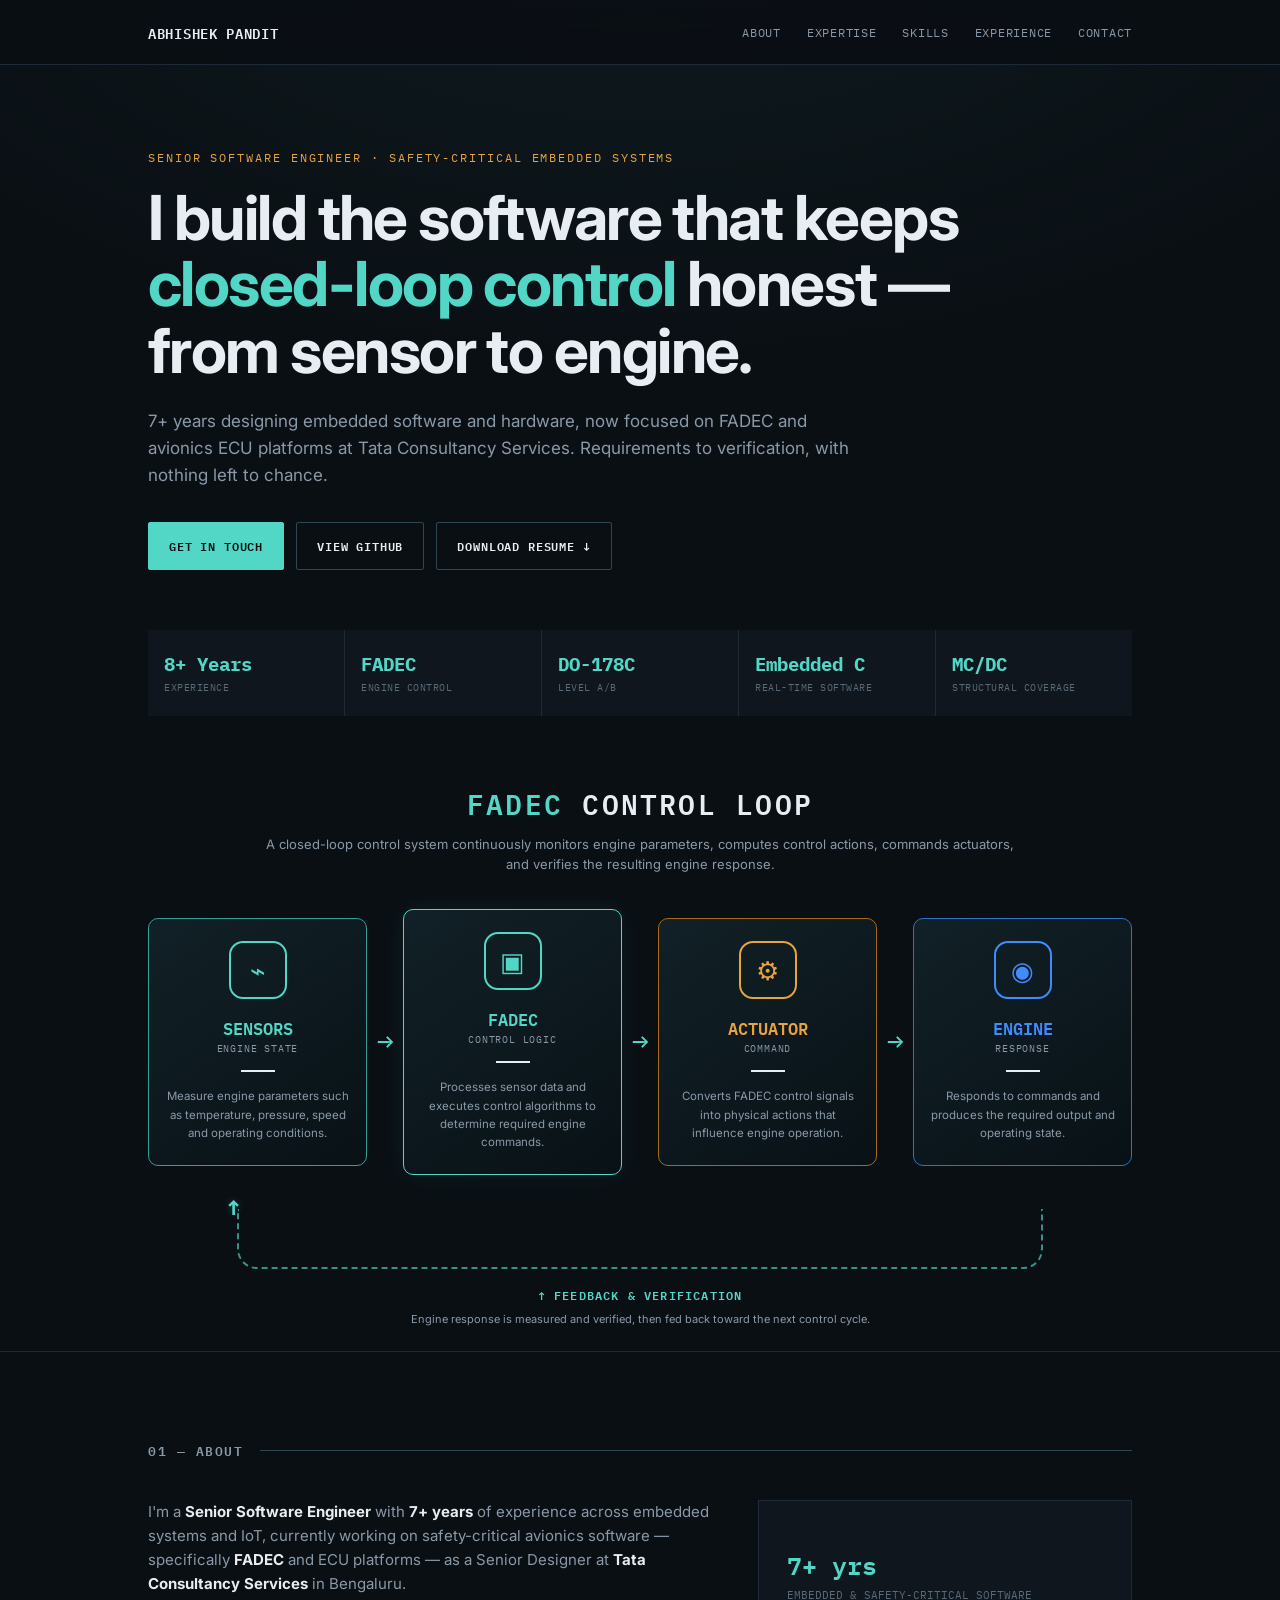
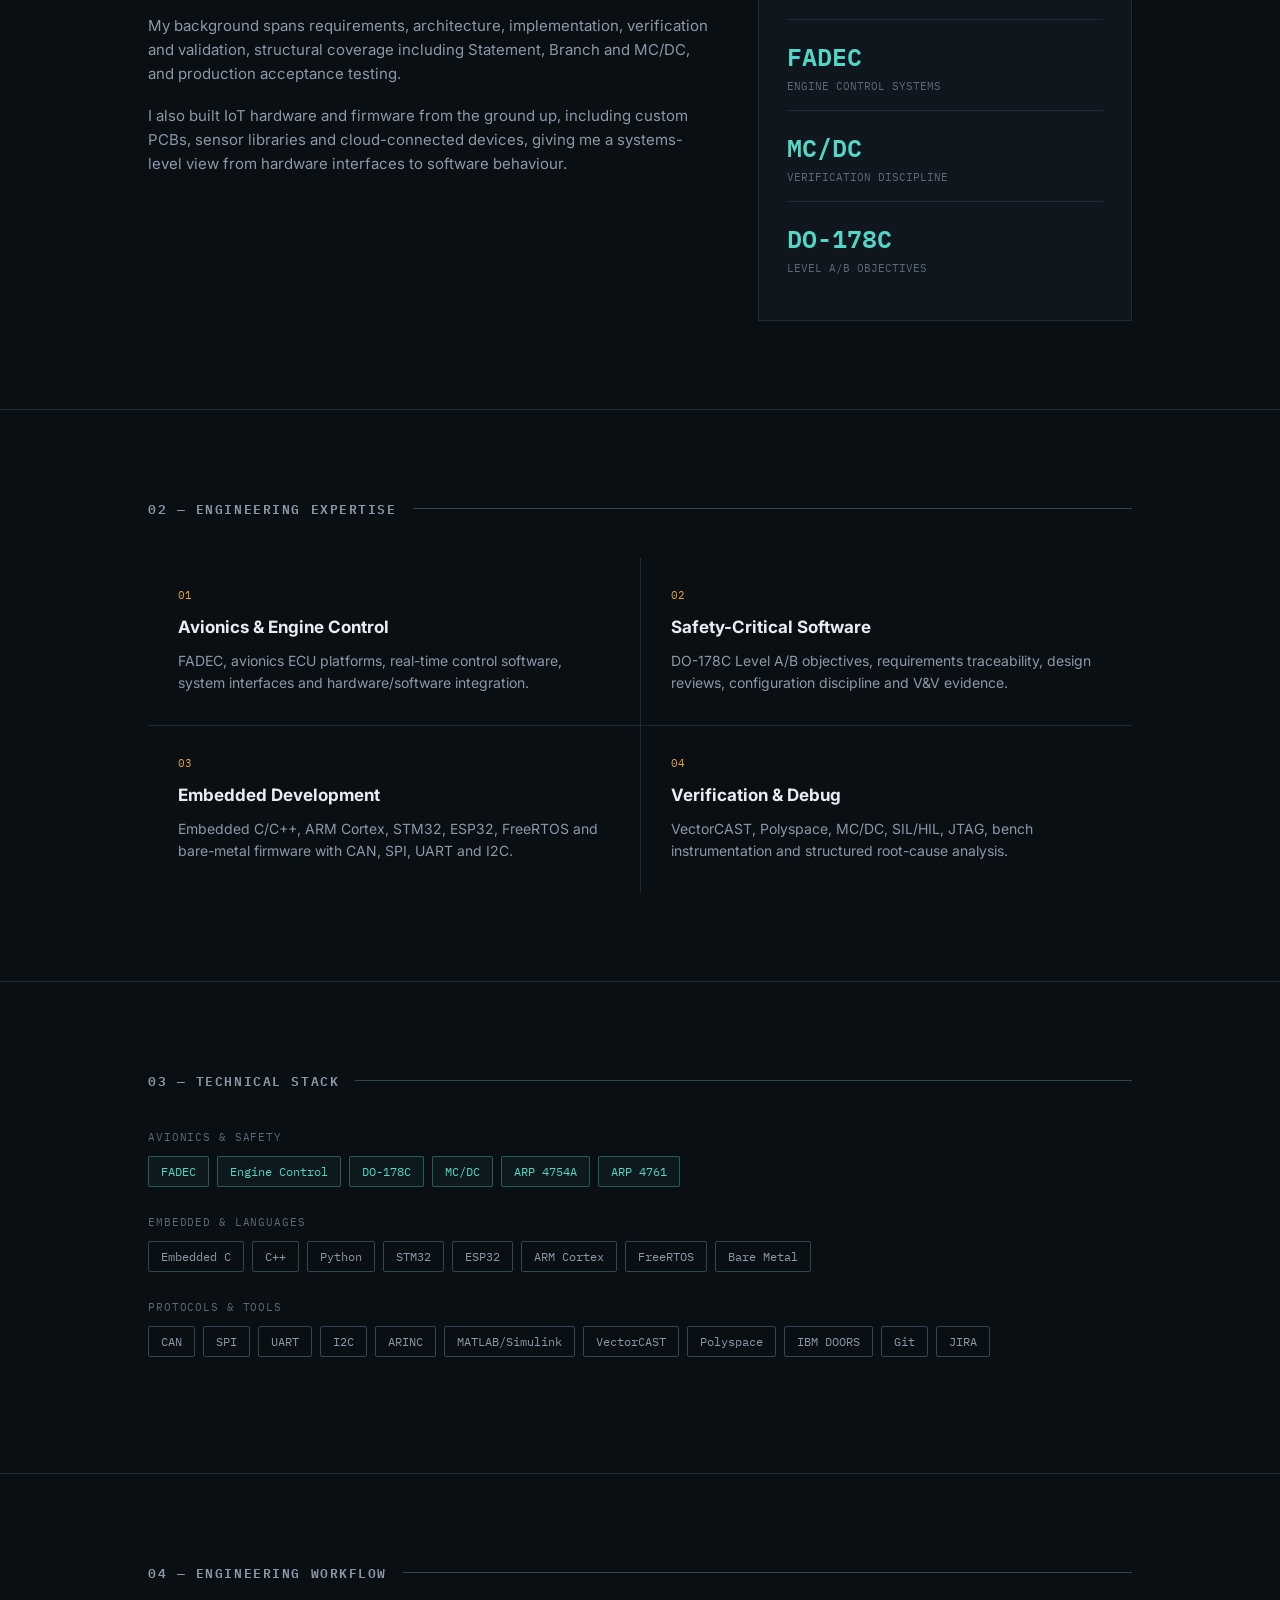
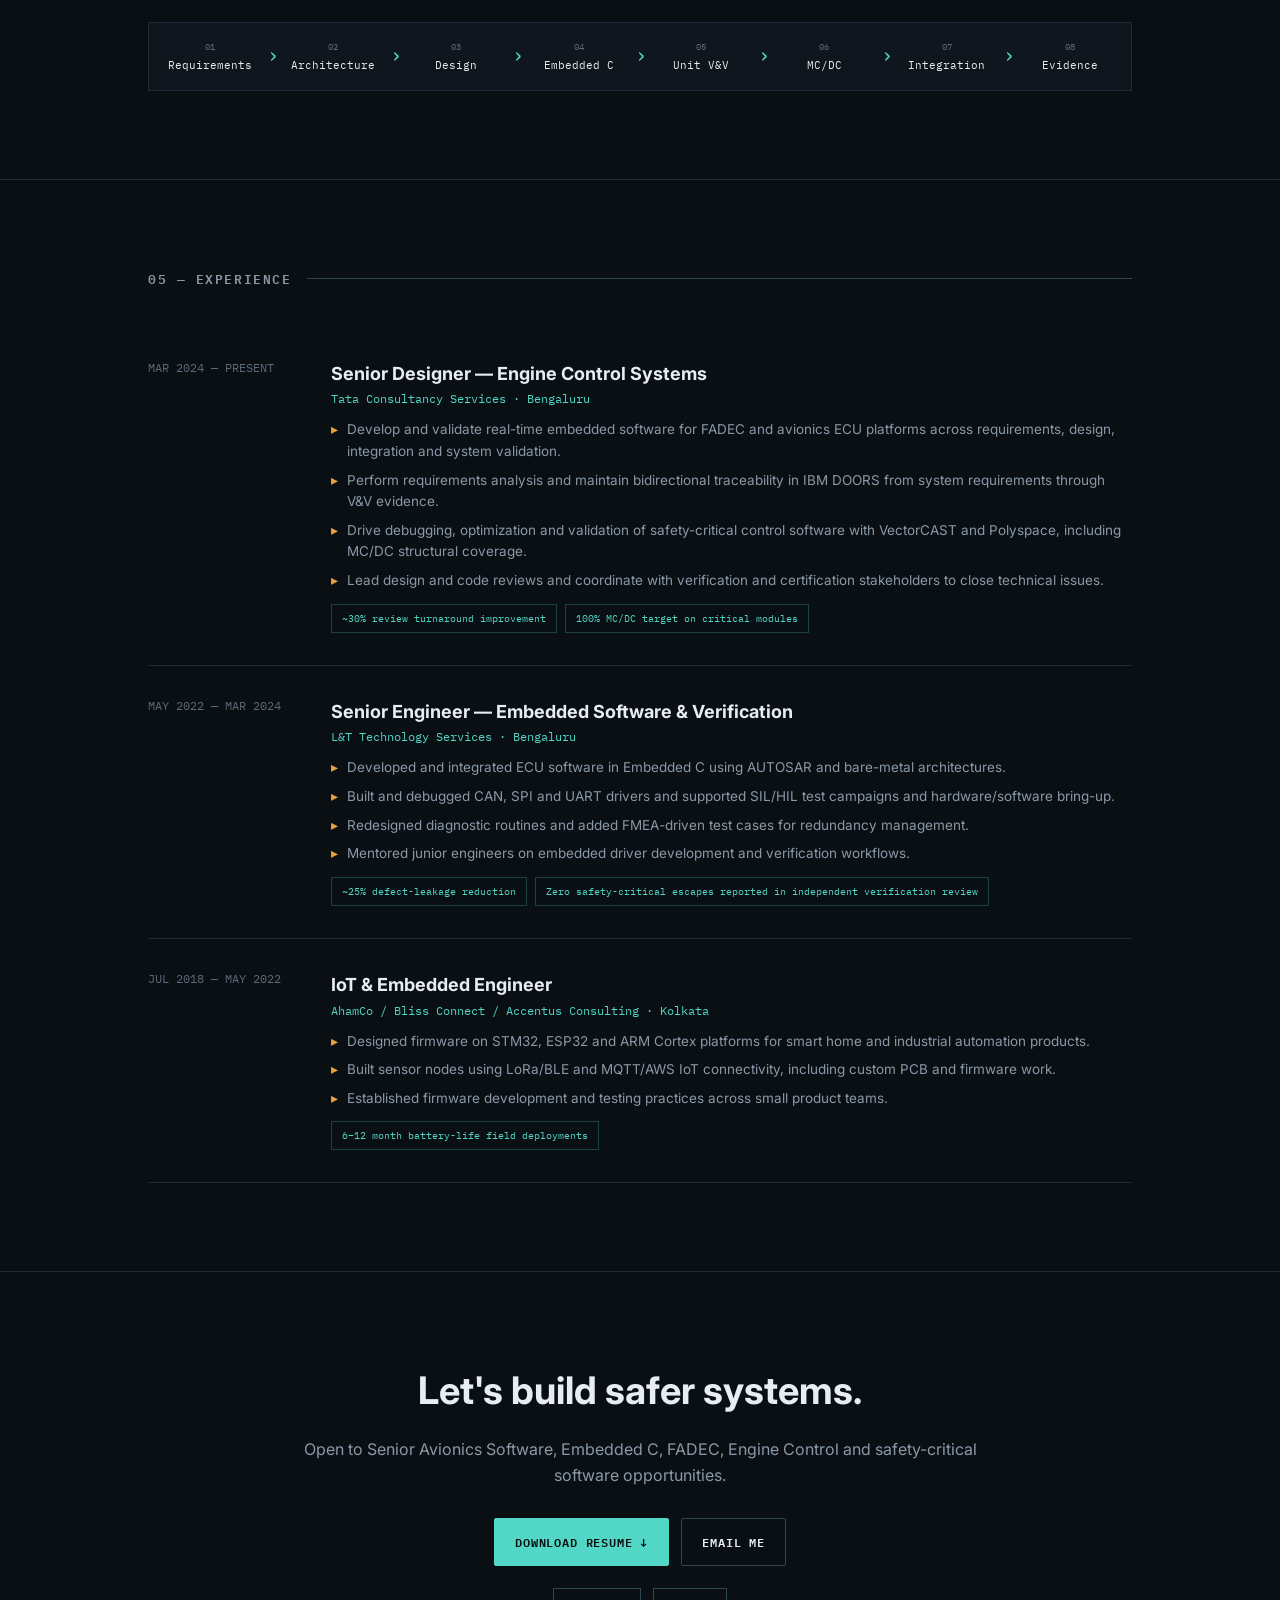
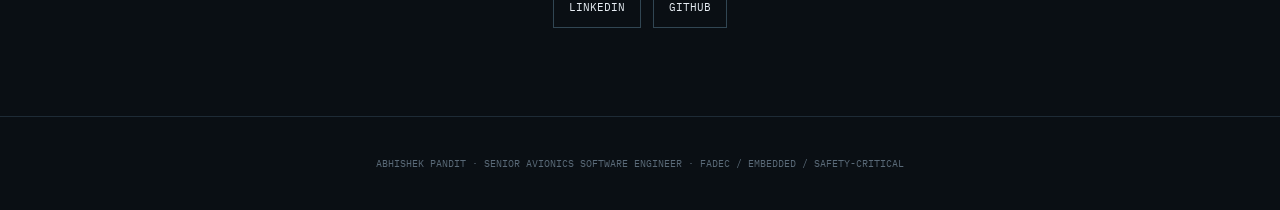
==== commit 8ccbaacc: "Apply FADEC portfolio updates" ====
--- a/index.html
+++ b/index.html
@@ -37,7 +37,7 @@
 h2{font:600 13px var(--mono);letter-spacing:.12em;text-transform:uppercase;color:var(--dim);margin-bottom:38px;display:flex;align-items:center;gap:16px}h2:after{content:'';height:1px;background:var(--bright);flex:1}
 .loop-wrap{margin-top:65px}.loop-title{text-align:center;font:600 28px var(--mono);letter-spacing:.08em}.loop-title span{color:var(--cyan)}.loop-sub{text-align:center;color:var(--dim);font-size:13px;max-width:760px;margin:8px auto 34px}
 .control-loop{display:grid;grid-template-columns:minmax(0,1fr) 36px minmax(0,1fr) 36px minmax(0,1fr) 36px minmax(0,1fr);align-items:center}.loop-card{min-width:0;min-height:245px;background:linear-gradient(145deg,rgba(18,34,40,.95),rgba(8,17,22,.98));border:1px solid var(--bright);border-radius:10px;padding:22px 16px;text-align:center}.loop-card.sensor{border-color:#319f92}.loop-card.fadec{border-color:var(--cyan);box-shadow:0 0 28px rgba(82,214,197,.08)}.loop-card.actuator{border-color:#a96817}.loop-card.engine{border-color:#2f72c9}.loop-icon{width:58px;height:58px;margin:0 auto 15px;border:2px solid currentColor;border-radius:14px;display:grid;place-items:center;font:26px var(--mono)}.sensor .loop-icon,.fadec .loop-icon{color:var(--cyan)}.actuator .loop-icon{color:var(--amber)}.engine .loop-icon{color:var(--blue)}.loop-card h3{font:600 17px var(--mono)}.sensor h3,.fadec h3{color:var(--cyan)}.actuator h3{color:var(--amber)}.engine h3{color:var(--blue)}.loop-label{font:10px var(--mono);color:var(--dim);letter-spacing:.08em}.loop-divider{height:2px;width:34px;margin:15px auto;background:currentColor}.loop-desc{font-size:11.5px;color:var(--dim);max-width:190px;margin:auto}.loop-arrow{text-align:center;color:var(--cyan);font:28px var(--mono)}
-.feedback{position:relative;height:60px;margin:34px 9% 0;border-left:2px dashed rgba(82,214,197,.65);border-right:2px dashed rgba(82,214,197,.65);border-bottom:2px dashed rgba(82,214,197,.65);border-radius:0 0 20px 20px}.feedback-label{position:absolute;top:76px;left:50%;transform:translateX(-50%);white-space:nowrap;text-align:center}.feedback-label strong{display:block;color:var(--cyan);font:600 12px var(--mono);letter-spacing:.1em}.feedback-label span{color:var(--dim);font-size:11px}
+.feedback{position:relative;height:60px;margin:34px 9% 0;border-left:2px dashed rgba(82,214,197,.65);border-right:2px dashed rgba(82,214,197,.65);border-bottom:2px dashed rgba(82,214,197,.65);border-radius:0 0 20px 20px}.feedback:before{content:'↑';position:absolute;left:-12px;top:-13px;color:var(--cyan);font:700 22px var(--mono);line-height:1;text-shadow:0 0 8px rgba(82,214,197,.25)}.feedback-label{position:absolute;top:76px;left:50%;transform:translateX(-50%);white-space:nowrap;text-align:center}.feedback-label strong{display:block;color:var(--cyan);font:600 12px var(--mono);letter-spacing:.1em}.feedback-label span{color:var(--dim);font-size:11px}
 .about-grid{display:grid;grid-template-columns:1.5fr 1fr;gap:48px}.about p{color:var(--dim);font-size:15px;margin-bottom:18px}.about strong{color:var(--text)}.panel{border:1px solid var(--border);background:var(--panel);padding:28px}.metric{padding:17px 0;border-bottom:1px solid var(--border)}.metric:last-child{border:0}.metric b{font:600 25px var(--mono);color:var(--cyan)}.metric span{display:block;color:var(--faint);font:11px var(--mono);text-transform:uppercase;margin-top:4px}
 .section-grid{display:grid;grid-template-columns:repeat(2,1fr);gap:1px;background:var(--border)}.card{background:var(--bg);padding:30px}.card-num{font:11px var(--mono);color:var(--amber);margin-bottom:12px}.card h3{font-size:17px;margin-bottom:9px}.card p{font-size:14px;color:var(--dim)}
 .skill{margin-bottom:28px}.skill-label{font:11px var(--mono);color:var(--faint);text-transform:uppercase;letter-spacing:.08em;margin-bottom:12px}.chips{display:flex;flex-wrap:wrap;gap:8px}.chip{font:12px var(--mono);color:var(--dim);padding:7px 12px;border:1px solid var(--bright);border-radius:2px}.chip.domain{color:var(--cyan);border-color:rgba(82,214,197,.35);background:rgba(82,214,197,.05)}
@@ -123,7 +123,7 @@
 </head>
 <body>
 <nav><div class="wrap"><a class="logo" href="#top">ABHISHEK PANDIT</a><ul class="navlinks"><li><a href="#about">About</a></li><li><a href="#expertise">Expertise</a></li><li><a href="#skills">Skills</a></li><li><a href="#experience">Experience</a></li><li><a href="#contact">Contact</a></li></ul></div></nav>
-<header class="hero" id="top"><div class="wrap"><div class="eyebrow">Senior Software Engineer · Safety-Critical Embedded Systems</div><h1>I build the software that keeps <span class="accent">closed-loop control</span> honest — from sensor to engine.</h1><p class="hero-sub">7+ years designing embedded software and hardware, now focused on FADEC and avionics ECU platforms at Tata Consultancy Services. Requirements to verification, with nothing left to chance.</p><div class="actions"><a class="btn primary" href="#contact">Get in touch</a><a class="btn" href="https://github.com/abhijarvis" target="_blank" rel="noopener">View GitHub</a><a class="btn" href="Abhishek_Pandit_Senior_Avionics_Embedded_Software_Engineer.pdf" download>Download Resume ↓</a></div><div class="highlights"><div class="highlight"><b>7+ yrs</b><span>Experience</span></div><div class="highlight"><b>FADEC</b><span>Engine Control</span></div><div class="highlight"><b>DO-178C</b><span>Level A/B</span></div><div class="highlight"><b>MC/DC</b><span>Structural Coverage</span></div><div class="highlight"><b>Embedded C</b><span>Real-Time Software</span></div></div><div class="loop-wrap"><div class="loop-title"><span>FADEC</span> CONTROL LOOP</div><p class="loop-sub">A closed-loop control system continuously monitors engine parameters, computes control actions, commands actuators, and verifies the resulting engine response.</p><div class="control-loop"><div class="loop-card sensor"><div class="loop-icon">⌁</div><h3>SENSORS</h3><div class="loop-label">ENGINE STATE</div><div class="loop-divider"></div><p class="loop-desc">Measure engine parameters such as temperature, pressure, speed and operating conditions.</p></div><div class="loop-arrow">→</div><div class="loop-card fadec"><div class="loop-icon">▣</div><h3>FADEC</h3><div class="loop-label">CONTROL LOGIC</div><div class="loop-divider"></div><p class="loop-desc">Processes sensor data and executes control algorithms to determine required engine commands.</p></div><div class="loop-arrow">→</div><div class="loop-card actuator"><div class="loop-icon">⚙</div><h3>ACTUATOR</h3><div class="loop-label">COMMAND</div><div class="loop-divider"></div><p class="loop-desc">Converts FADEC control signals into physical actions that influence engine operation.</p></div><div class="loop-arrow">→</div><div class="loop-card engine"><div class="loop-icon">◉</div><h3>ENGINE</h3><div class="loop-label">RESPONSE</div><div class="loop-divider"></div><p class="loop-desc">Responds to commands and produces the required output and operating state.</p></div></div><div class="feedback"><div class="feedback-label"><strong>FEEDBACK &amp; VERIFICATION</strong><span>Engine response is measured and verified before the next control cycle.</span></div></div></div></div></header>
+<header class="hero" id="top"><div class="wrap"><div class="eyebrow">Senior Software Engineer · Safety-Critical Embedded Systems</div><h1>I build the software that keeps <span class="accent">closed-loop control</span> honest — from sensor to engine.</h1><p class="hero-sub">7+ years designing embedded software and hardware, now focused on FADEC and avionics ECU platforms at Tata Consultancy Services. Requirements to verification, with nothing left to chance.</p><div class="actions"><a class="btn primary" href="#contact">Get in touch</a><a class="btn" href="https://github.com/abhijarvis" target="_blank" rel="noopener">View GitHub</a><a class="btn" href="Abhishek_Pandit_Senior_Avionics_Embedded_Software_Engineer.pdf" download>Download Resume ↓</a></div><div class="highlights"><div class="highlight"><b>8+ Years</b><span>Experience</span></div><div class="highlight"><b>FADEC</b><span>Engine Control</span></div><div class="highlight"><b>DO-178C</b><span>Level A/B</span></div><div class="highlight"><b>Embedded C</b><span>Real-Time Software</span></div><div class="highlight"><b>MC/DC</b><span>Structural Coverage</span></div></div><div class="loop-wrap"><div class="loop-title"><span>FADEC</span> CONTROL LOOP</div><p class="loop-sub">A closed-loop control system continuously monitors engine parameters, computes control actions, commands actuators, and verifies the resulting engine response.</p><div class="control-loop"><div class="loop-card sensor"><div class="loop-icon">⌁</div><h3>SENSORS</h3><div class="loop-label">ENGINE STATE</div><div class="loop-divider"></div><p class="loop-desc">Measure engine parameters such as temperature, pressure, speed and operating conditions.</p></div><div class="loop-arrow">→</div><div class="loop-card fadec"><div class="loop-icon">▣</div><h3>FADEC</h3><div class="loop-label">CONTROL LOGIC</div><div class="loop-divider"></div><p class="loop-desc">Processes sensor data and executes control algorithms to determine required engine commands.</p></div><div class="loop-arrow">→</div><div class="loop-card actuator"><div class="loop-icon">⚙</div><h3>ACTUATOR</h3><div class="loop-label">COMMAND</div><div class="loop-divider"></div><p class="loop-desc">Converts FADEC control signals into physical actions that influence engine operation.</p></div><div class="loop-arrow">→</div><div class="loop-card engine"><div class="loop-icon">◉</div><h3>ENGINE</h3><div class="loop-label">RESPONSE</div><div class="loop-divider"></div><p class="loop-desc">Responds to commands and produces the required output and operating state.</p></div></div><div class="feedback"><div class="feedback-label"><strong>↑ FEEDBACK &amp; VERIFICATION</strong><span>Engine response is measured and verified, then fed back toward the next control cycle.</span></div></div></div></div></header>
 <section id="about"><div class="wrap"><h2>01 — About</h2><div class="about-grid"><div class="about"><p>I'm a <strong>Senior Software Engineer</strong> with <strong>7+ years</strong> of experience across embedded systems and IoT, currently working on safety-critical avionics software — specifically <strong>FADEC</strong> and ECU platforms — as a Senior Designer at <strong>Tata Consultancy Services</strong> in Bengaluru.</p><p>My background spans requirements, architecture, implementation, verification and validation, structural coverage including Statement, Branch and MC/DC, and production acceptance testing.</p><p>I also built IoT hardware and firmware from the ground up, including custom PCBs, sensor libraries and cloud-connected devices, giving me a systems-level view from hardware interfaces to software behaviour.</p></div><div class="panel"><div class="metric"><b>7+ yrs</b><span>Embedded &amp; safety-critical software</span></div><div class="metric"><b>FADEC</b><span>Engine control systems</span></div><div class="metric"><b>MC/DC</b><span>Verification discipline</span></div><div class="metric"><b>DO-178C</b><span>Level A/B objectives</span></div></div></div></div></section>
 <section id="expertise"><div class="wrap"><h2>02 — Engineering Expertise</h2><div class="section-grid"><div class="card"><div class="card-num">01</div><h3>Avionics &amp; Engine Control</h3><p>FADEC, avionics ECU platforms, real-time control software, system interfaces and hardware/software integration.</p></div><div class="card"><div class="card-num">02</div><h3>Safety-Critical Software</h3><p>DO-178C Level A/B objectives, requirements traceability, design reviews, configuration discipline and V&amp;V evidence.</p></div><div class="card"><div class="card-num">03</div><h3>Embedded Development</h3><p>Embedded C/C++, ARM Cortex, STM32, ESP32, FreeRTOS and bare-metal firmware with CAN, SPI, UART and I2C.</p></div><div class="card"><div class="card-num">04</div><h3>Verification &amp; Debug</h3><p>VectorCAST, Polyspace, MC/DC, SIL/HIL, JTAG, bench instrumentation and structured root-cause analysis.</p></div></div></div></section>
 <section id="skills"><div class="wrap"><h2>03 — Technical Stack</h2><div class="skill"><div class="skill-label">Avionics &amp; Safety</div><div class="chips"><span class="chip domain">FADEC</span><span class="chip domain">Engine Control</span><span class="chip domain">DO-178C</span><span class="chip domain">MC/DC</span><span class="chip domain">ARP 4754A</span><span class="chip domain">ARP 4761</span></div></div><div class="skill"><div class="skill-label">Embedded &amp; Languages</div><div class="chips"><span class="chip">Embedded C</span><span class="chip">C++</span><span class="chip">Python</span><span class="chip">STM32</span><span class="chip">ESP32</span><span class="chip">ARM Cortex</span><span class="chip">FreeRTOS</span><span class="chip">Bare Metal</span></div></div><div class="skill"><div class="skill-label">Protocols &amp; Tools</div><div class="chips"><span class="chip">CAN</span><span class="chip">SPI</span><span class="chip">UART</span><span class="chip">I2C</span><span class="chip">ARINC</span><span class="chip">MATLAB/Simulink</span><span class="chip">VectorCAST</span><span class="chip">Polyspace</span><span class="chip">IBM DOORS</span><span class="chip">Git</span><span class="chip">JIRA</span></div></div></div></section>
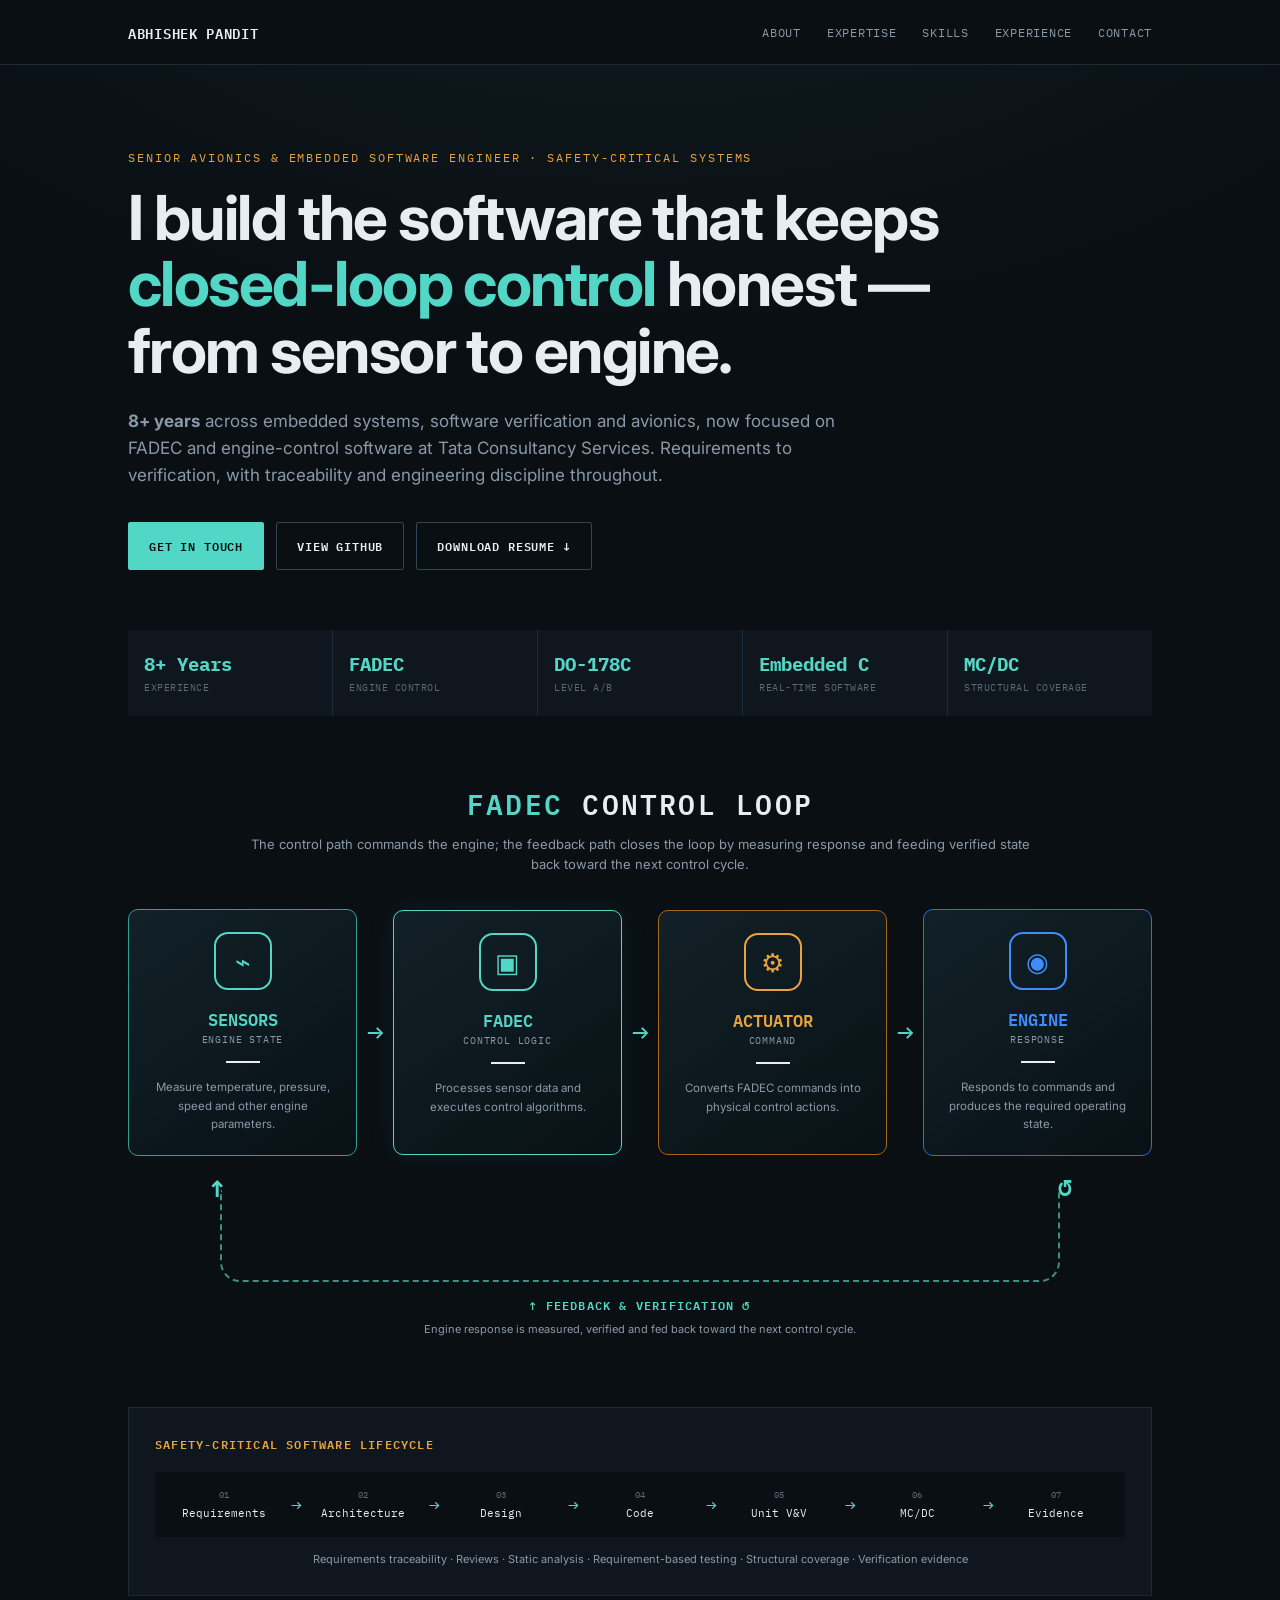
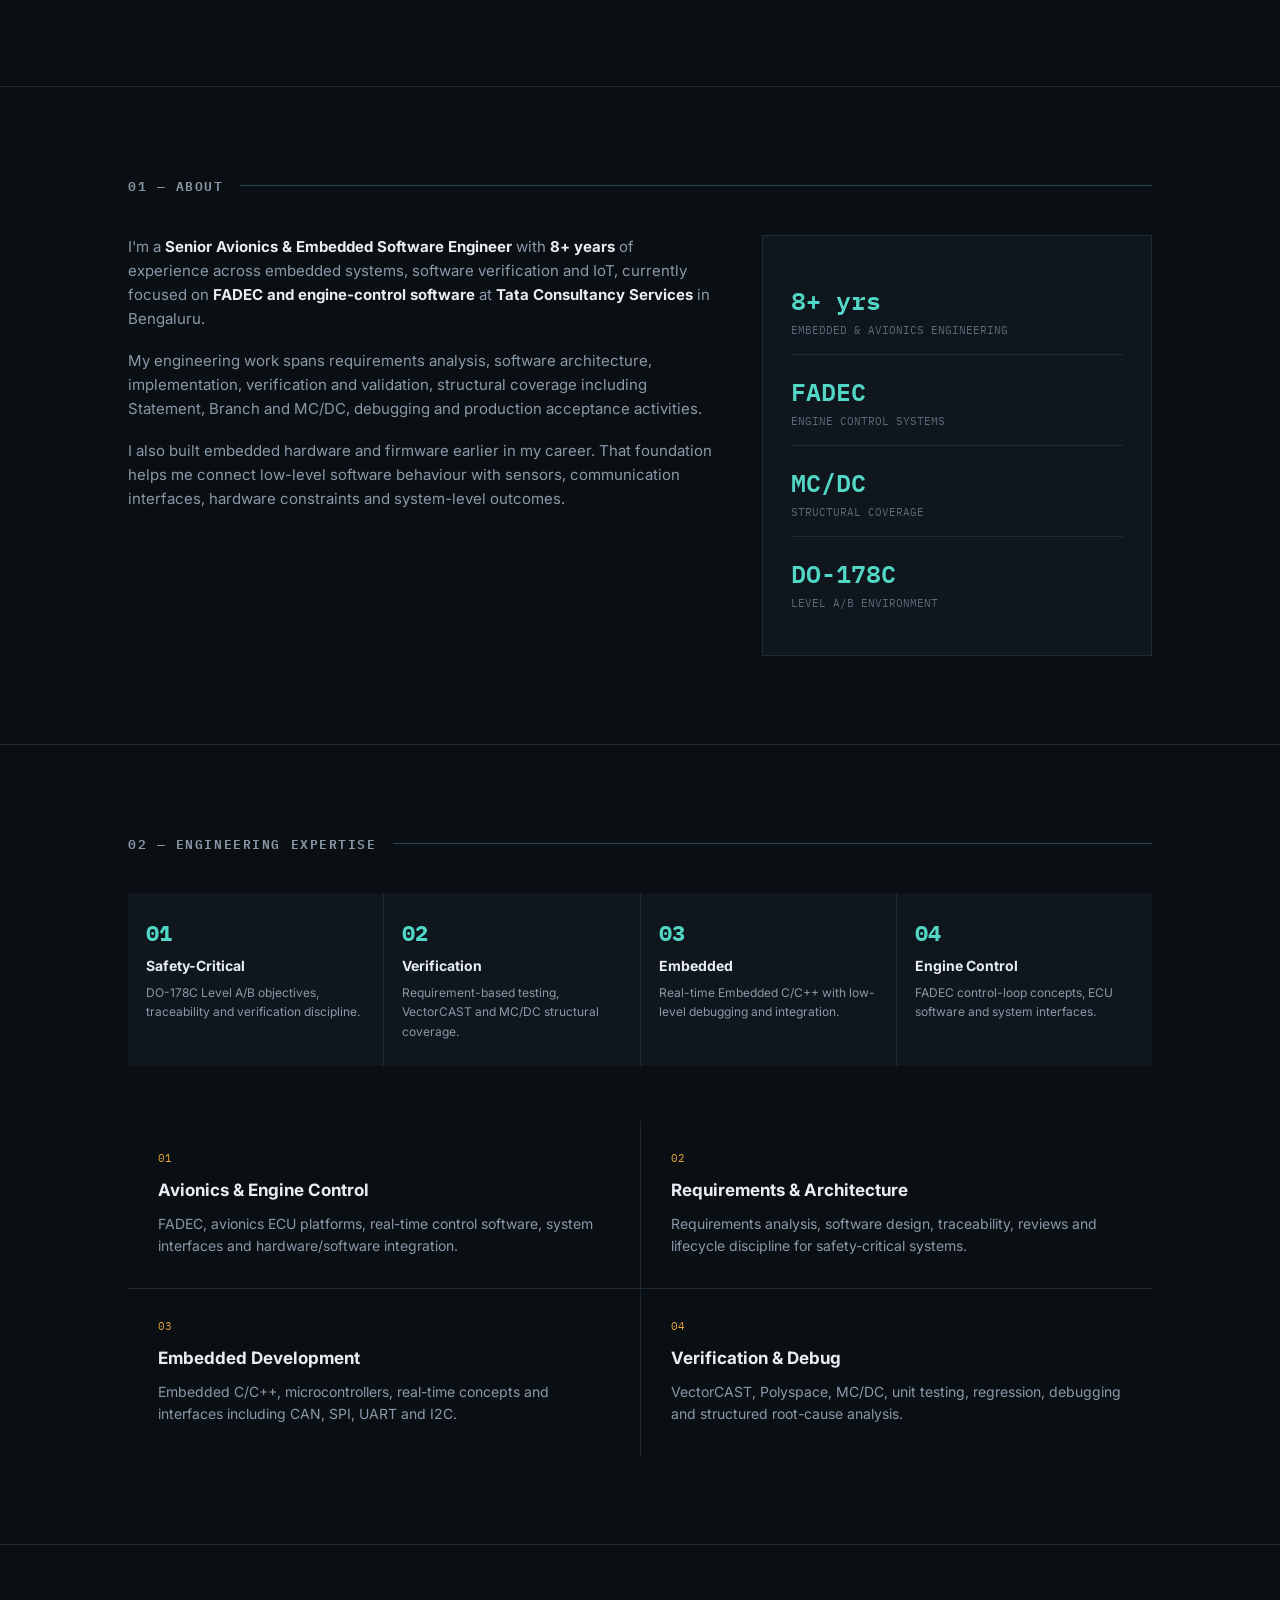
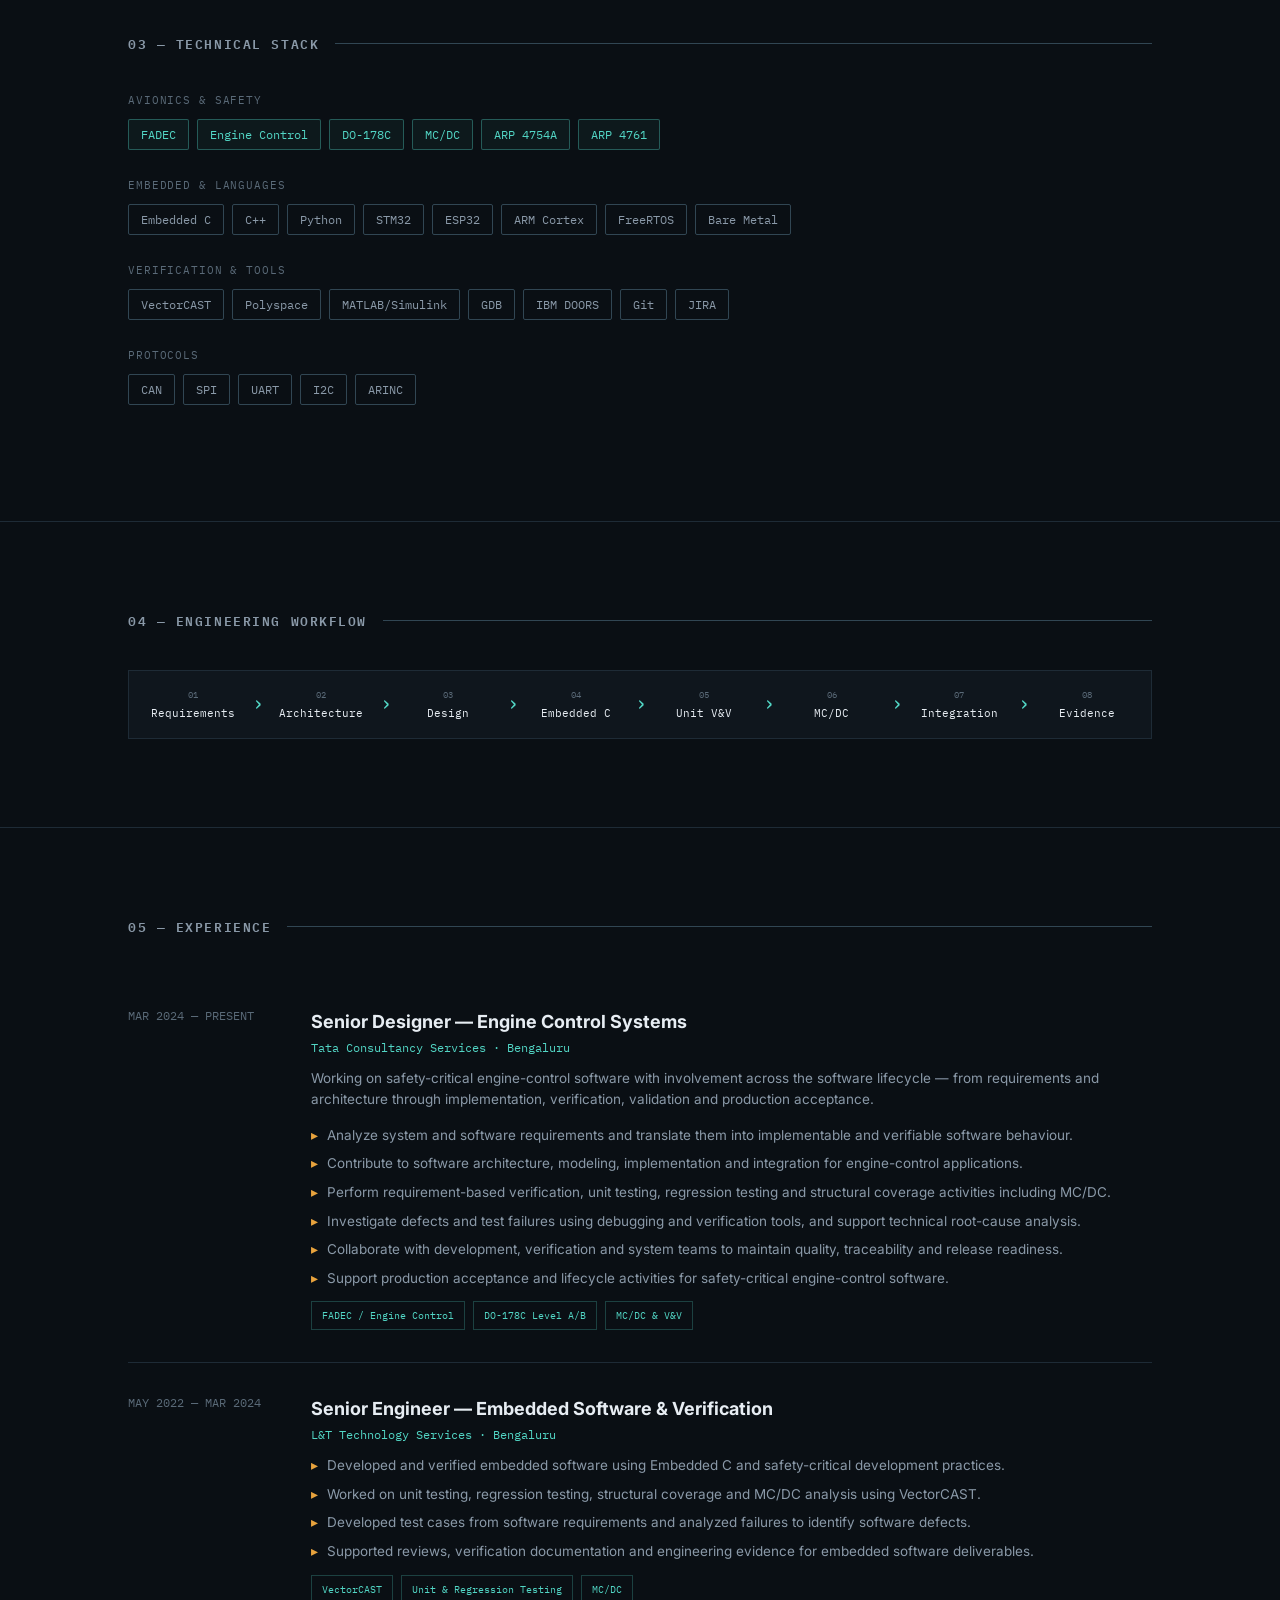
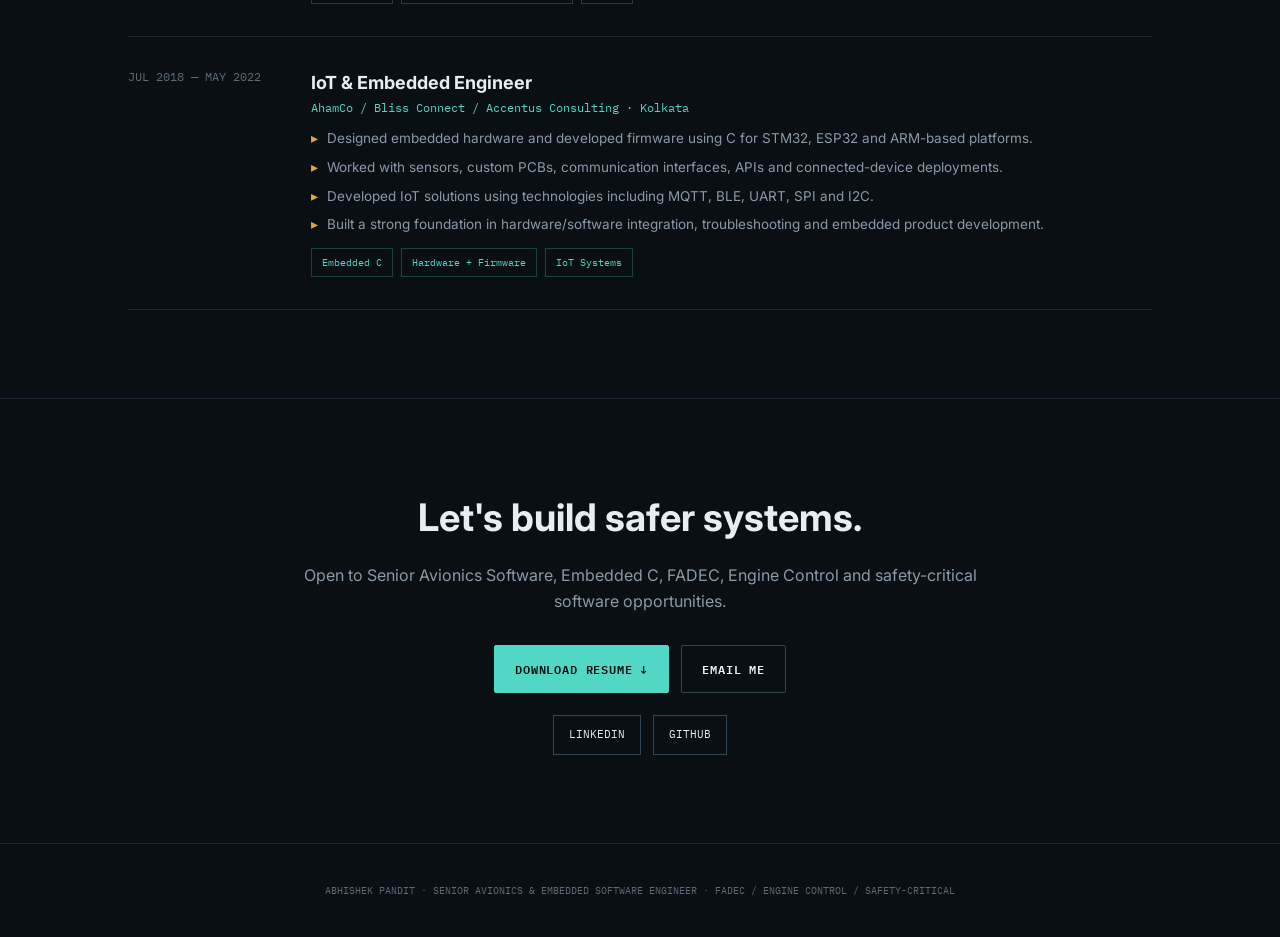
==== commit 340c4eba: "Upgrade avionics portfolio to V5 with FADEC lifecycle and engineering impact" ====
--- a/index.html
+++ b/index.html
@@ -4,132 +4,46 @@
 <meta charset="UTF-8">
 <meta name="viewport" content="width=device-width, initial-scale=1.0, viewport-fit=cover">
 <meta name="description" content="Abhishek Pandit — Senior Avionics Software Engineer specializing in FADEC, Engine Control, Embedded C/C++, DO-178C and safety-critical verification.">
-<meta name="keywords" content="Senior Avionics Software Engineer, FADEC Software Engineer, Embedded C Engineer, DO-178C, Engine Control Systems, Safety Critical Software Engineer">
+<meta name="keywords" content="Senior Avionics Software Engineer, FADEC, Engine Control, Embedded C, DO-178C, MC/DC, VectorCAST, Safety Critical Software">
 <meta name="theme-color" content="#0a0f14">
-<title>Abhishek Pandit — Senior Avionics Software Engineer</title>
+<title>Abhishek Pandit — Senior Avionics & Embedded Software Engineer</title>
 <link rel="preconnect" href="https://fonts.googleapis.com">
 <link href="https://fonts.googleapis.com/css2?family=IBM+Plex+Mono:wght@400;500;600;700&family=Inter:wght@400;500;600;700&display=swap" rel="stylesheet">
 <style>
-:root{--bg:#0a0f14;--panel:#0f161d;--panel2:#121a22;--border:#1e2b36;--bright:#314653;--text:#e7edf3;--dim:#8a99a8;--faint:#5a6a78;--cyan:#52d6c5;--amber:#e8a33d;--blue:#3f8cff;--mono:'IBM Plex Mono',monospace;--sans:'Inter',sans-serif}
-*{box-sizing:border-box;margin:0;padding:0}
-html{scroll-behavior:smooth;scroll-padding-top:90px}
-body{background:var(--bg);color:var(--text);font-family:var(--sans);line-height:1.6;overflow-x:hidden}
-a{color:inherit}
-img,svg{max-width:100%;height:auto}
-.wrap{width:min(1040px,100%);margin:auto;padding:0 28px}
-section{padding:88px 0;border-bottom:1px solid var(--border)}
-nav{position:fixed;z-index:50;top:0;left:0;right:0;background:rgba(10,15,20,.92);backdrop-filter:blur(10px);-webkit-backdrop-filter:blur(10px);border-bottom:1px solid var(--border)}
-nav .wrap{min-height:64px;display:flex;align-items:center;justify-content:space-between;gap:20px}
-.logo{font:600 14px var(--mono);letter-spacing:.05em;text-decoration:none;white-space:nowrap}
-.navlinks{display:flex;gap:26px;list-style:none}
-.navlinks a{font:12px var(--mono);text-transform:uppercase;letter-spacing:.06em;color:var(--dim);text-decoration:none;white-space:nowrap}
-.navlinks a:hover{color:var(--cyan)}
-.hero{padding:150px 0 82px;border-bottom:1px solid var(--border);background:radial-gradient(ellipse 900px 500px at 50% -10%,rgba(82,214,197,.07),transparent)}
-.eyebrow{font:12px var(--mono);letter-spacing:.16em;text-transform:uppercase;color:var(--amber);margin-bottom:20px}
-.hero h1{font-size:clamp(36px,5.5vw,62px);line-height:1.07;letter-spacing:-.025em;max-width:900px}
-.accent{color:var(--cyan)}
-.hero-sub{color:var(--dim);font-size:17px;max-width:720px;margin:24px 0 32px}
-.actions{display:flex;gap:12px;flex-wrap:wrap}
-.btn{font:600 12px var(--mono);letter-spacing:.07em;text-transform:uppercase;padding:13px 20px;border:1px solid var(--bright);border-radius:2px;text-decoration:none;display:inline-flex;align-items:center;justify-content:center;min-height:44px}
-.primary{background:var(--cyan);border-color:var(--cyan);color:#06110f}.btn:hover{border-color:var(--cyan);color:var(--cyan)}.primary:hover{color:#06110f}
-.highlights{display:grid;grid-template-columns:repeat(5,1fr);gap:1px;background:var(--border);margin-top:60px}
-.highlight{background:var(--panel);padding:22px 16px}.highlight b{display:block;font:700 19px var(--mono);color:var(--cyan)}.highlight span{display:block;color:var(--faint);font:10px var(--mono);text-transform:uppercase;letter-spacing:.05em;margin-top:5px}
+:root{--bg:#0a0f14;--panel:#0f161d;--border:#1e2b36;--bright:#314653;--text:#e7edf3;--dim:#8a99a8;--faint:#5a6a78;--cyan:#52d6c5;--amber:#e8a33d;--blue:#3f8cff;--mono:'IBM Plex Mono',monospace;--sans:'Inter',sans-serif}
+*{box-sizing:border-box;margin:0;padding:0}html{scroll-behavior:smooth;scroll-padding-top:90px}body{background:var(--bg);color:var(--text);font-family:var(--sans);line-height:1.6;overflow-x:hidden}a{color:inherit}img,svg{max-width:100%;height:auto}.wrap{width:min(1080px,100%);margin:auto;padding:0 28px}section{padding:88px 0;border-bottom:1px solid var(--border)}
+nav{position:fixed;z-index:50;top:0;left:0;right:0;background:rgba(10,15,20,.94);backdrop-filter:blur(10px);-webkit-backdrop-filter:blur(10px);border-bottom:1px solid var(--border)}nav .wrap{min-height:64px;display:flex;align-items:center;justify-content:space-between;gap:20px}.logo{font:600 14px var(--mono);letter-spacing:.05em;text-decoration:none;white-space:nowrap}.navlinks{display:flex;gap:26px;list-style:none}.navlinks a{font:12px var(--mono);text-transform:uppercase;letter-spacing:.06em;color:var(--dim);text-decoration:none;white-space:nowrap}.navlinks a:hover{color:var(--cyan)}
+.hero{padding:150px 0 90px;border-bottom:1px solid var(--border);background:radial-gradient(ellipse 900px 500px at 50% -10%,rgba(82,214,197,.08),transparent)}.eyebrow{font:12px var(--mono);letter-spacing:.16em;text-transform:uppercase;color:var(--amber);margin-bottom:20px}.hero h1{font-size:clamp(36px,5.5vw,62px);line-height:1.07;letter-spacing:-.025em;max-width:940px}.accent{color:var(--cyan)}.hero-sub{color:var(--dim);font-size:17px;max-width:760px;margin:24px 0 32px}.actions{display:flex;gap:12px;flex-wrap:wrap}.btn{font:600 12px var(--mono);letter-spacing:.07em;text-transform:uppercase;padding:13px 20px;border:1px solid var(--bright);border-radius:2px;text-decoration:none;display:inline-flex;align-items:center;justify-content:center;min-height:44px}.primary{background:var(--cyan);border-color:var(--cyan);color:#06110f}.btn:hover{border-color:var(--cyan);color:var(--cyan)}.primary:hover{color:#06110f}
+.highlights{display:grid;grid-template-columns:repeat(5,1fr);gap:1px;background:var(--border);margin-top:60px}.highlight{background:var(--panel);padding:22px 16px}.highlight b{display:block;font:700 19px var(--mono);color:var(--cyan)}.highlight span{display:block;color:var(--faint);font:10px var(--mono);text-transform:uppercase;letter-spacing:.05em;margin-top:5px}
 h2{font:600 13px var(--mono);letter-spacing:.12em;text-transform:uppercase;color:var(--dim);margin-bottom:38px;display:flex;align-items:center;gap:16px}h2:after{content:'';height:1px;background:var(--bright);flex:1}
-.loop-wrap{margin-top:65px}.loop-title{text-align:center;font:600 28px var(--mono);letter-spacing:.08em}.loop-title span{color:var(--cyan)}.loop-sub{text-align:center;color:var(--dim);font-size:13px;max-width:760px;margin:8px auto 34px}
-.control-loop{display:grid;grid-template-columns:minmax(0,1fr) 36px minmax(0,1fr) 36px minmax(0,1fr) 36px minmax(0,1fr);align-items:center}.loop-card{min-width:0;min-height:245px;background:linear-gradient(145deg,rgba(18,34,40,.95),rgba(8,17,22,.98));border:1px solid var(--bright);border-radius:10px;padding:22px 16px;text-align:center}.loop-card.sensor{border-color:#319f92}.loop-card.fadec{border-color:var(--cyan);box-shadow:0 0 28px rgba(82,214,197,.08)}.loop-card.actuator{border-color:#a96817}.loop-card.engine{border-color:#2f72c9}.loop-icon{width:58px;height:58px;margin:0 auto 15px;border:2px solid currentColor;border-radius:14px;display:grid;place-items:center;font:26px var(--mono)}.sensor .loop-icon,.fadec .loop-icon{color:var(--cyan)}.actuator .loop-icon{color:var(--amber)}.engine .loop-icon{color:var(--blue)}.loop-card h3{font:600 17px var(--mono)}.sensor h3,.fadec h3{color:var(--cyan)}.actuator h3{color:var(--amber)}.engine h3{color:var(--blue)}.loop-label{font:10px var(--mono);color:var(--dim);letter-spacing:.08em}.loop-divider{height:2px;width:34px;margin:15px auto;background:currentColor}.loop-desc{font-size:11.5px;color:var(--dim);max-width:190px;margin:auto}.loop-arrow{text-align:center;color:var(--cyan);font:28px var(--mono)}
-.feedback{position:relative;height:60px;margin:34px 9% 0;border-left:2px dashed rgba(82,214,197,.65);border-right:2px dashed rgba(82,214,197,.65);border-bottom:2px dashed rgba(82,214,197,.65);border-radius:0 0 20px 20px}.feedback:before{content:'↑';position:absolute;left:-12px;top:-13px;color:var(--cyan);font:700 22px var(--mono);line-height:1;text-shadow:0 0 8px rgba(82,214,197,.25)}.feedback-label{position:absolute;top:76px;left:50%;transform:translateX(-50%);white-space:nowrap;text-align:center}.feedback-label strong{display:block;color:var(--cyan);font:600 12px var(--mono);letter-spacing:.1em}.feedback-label span{color:var(--dim);font-size:11px}
+.loop-wrap{margin-top:65px}.loop-title{text-align:center;font:600 28px var(--mono);letter-spacing:.08em}.loop-title span{color:var(--cyan)}.loop-sub{text-align:center;color:var(--dim);font-size:13px;max-width:780px;margin:8px auto 34px}.control-loop{display:grid;grid-template-columns:minmax(0,1fr) 36px minmax(0,1fr) 36px minmax(0,1fr) 36px minmax(0,1fr);align-items:center}.loop-card{min-width:0;min-height:245px;background:linear-gradient(145deg,rgba(18,34,40,.95),rgba(8,17,22,.98));border:1px solid var(--bright);border-radius:10px;padding:22px 16px;text-align:center}.loop-card.sensor{border-color:#319f92}.loop-card.fadec{border-color:var(--cyan);box-shadow:0 0 28px rgba(82,214,197,.08)}.loop-card.actuator{border-color:#a96817}.loop-card.engine{border-color:#2f72c9}.loop-icon{width:58px;height:58px;margin:0 auto 15px;border:2px solid currentColor;border-radius:14px;display:grid;place-items:center;font:26px var(--mono)}.sensor .loop-icon,.fadec .loop-icon{color:var(--cyan)}.actuator .loop-icon{color:var(--amber)}.engine .loop-icon{color:var(--blue)}.loop-card h3{font:600 17px var(--mono)}.sensor h3,.fadec h3{color:var(--cyan)}.actuator h3{color:var(--amber)}.engine h3{color:var(--blue)}.loop-label{font:10px var(--mono);color:var(--dim);letter-spacing:.08em}.loop-divider{height:2px;width:34px;margin:15px auto;background:currentColor}.loop-desc{font-size:11.5px;color:var(--dim);max-width:190px;margin:auto}.loop-arrow{text-align:center;color:var(--cyan);font:28px var(--mono)}
+.feedback{position:relative;height:92px;margin:34px 9% 0;border-left:2px dashed rgba(82,214,197,.65);border-right:2px dashed rgba(82,214,197,.65);border-bottom:2px dashed rgba(82,214,197,.65);border-radius:0 0 20px 20px}.feedback:before{content:'↑';position:absolute;left:-12px;top:-14px;color:var(--cyan);font:700 24px var(--mono);line-height:1}.feedback:after{content:'↺';position:absolute;right:-14px;top:-14px;color:var(--cyan);font:700 23px var(--mono);line-height:1}.feedback-label{position:absolute;top:105px;left:50%;transform:translateX(-50%);white-space:nowrap;text-align:center}.feedback-label strong{display:block;color:var(--cyan);font:600 12px var(--mono);letter-spacing:.1em}.feedback-label span{color:var(--dim);font-size:11px}
+.lifecycle{margin-top:125px;border:1px solid var(--border);background:var(--panel);padding:26px}.lifecycle-title{font:600 12px var(--mono);color:var(--amber);letter-spacing:.1em;text-transform:uppercase;margin-bottom:18px}.life-flow{display:grid;grid-template-columns:repeat(7,1fr);align-items:stretch;gap:0;background:var(--border)}.life-step{background:var(--bg);padding:17px 9px;text-align:center;position:relative}.life-step:not(:last-child):after{content:'→';position:absolute;right:-8px;top:22px;color:var(--cyan);z-index:2;font:18px var(--mono)}.life-step small{display:block;color:var(--faint);font:9px var(--mono)}.life-step b{display:block;color:var(--text);font:11px var(--mono);margin-top:6px}.life-note{color:var(--dim);font-size:11px;margin-top:14px;text-align:center}
 .about-grid{display:grid;grid-template-columns:1.5fr 1fr;gap:48px}.about p{color:var(--dim);font-size:15px;margin-bottom:18px}.about strong{color:var(--text)}.panel{border:1px solid var(--border);background:var(--panel);padding:28px}.metric{padding:17px 0;border-bottom:1px solid var(--border)}.metric:last-child{border:0}.metric b{font:600 25px var(--mono);color:var(--cyan)}.metric span{display:block;color:var(--faint);font:11px var(--mono);text-transform:uppercase;margin-top:4px}
+.impact-grid{display:grid;grid-template-columns:repeat(4,1fr);gap:1px;background:var(--border);margin-bottom:55px}.impact{background:var(--panel);padding:25px 18px}.impact-num{font:700 22px var(--mono);color:var(--cyan)}.impact h3{font-size:14px;margin:8px 0 6px}.impact p{font-size:12px;color:var(--dim)}
 .section-grid{display:grid;grid-template-columns:repeat(2,1fr);gap:1px;background:var(--border)}.card{background:var(--bg);padding:30px}.card-num{font:11px var(--mono);color:var(--amber);margin-bottom:12px}.card h3{font-size:17px;margin-bottom:9px}.card p{font-size:14px;color:var(--dim)}
 .skill{margin-bottom:28px}.skill-label{font:11px var(--mono);color:var(--faint);text-transform:uppercase;letter-spacing:.08em;margin-bottom:12px}.chips{display:flex;flex-wrap:wrap;gap:8px}.chip{font:12px var(--mono);color:var(--dim);padding:7px 12px;border:1px solid var(--bright);border-radius:2px}.chip.domain{color:var(--cyan);border-color:rgba(82,214,197,.35);background:rgba(82,214,197,.05)}
 .workflow{display:grid;grid-template-columns:repeat(8,1fr);gap:0;border:1px solid var(--border);background:var(--border)}.step{background:var(--panel);padding:18px 8px;text-align:center;position:relative}.step:not(:last-child):after{content:'›';position:absolute;right:-7px;top:18px;color:var(--cyan);z-index:2;font:20px var(--mono)}.step small{display:block;color:var(--faint);font:9px var(--mono);text-transform:uppercase}.step b{display:block;font:11px var(--mono);margin-top:6px;color:var(--text)}
 .job{display:grid;grid-template-columns:155px 1fr;gap:28px;padding:32px 0;border-bottom:1px solid var(--border)}.job:first-child{padding-top:0}.period{font:12px var(--mono);color:var(--faint)}.job h3{font-size:18px}.org{font:12px var(--mono);color:var(--cyan);margin:3px 0 13px}.job p,.job li{color:var(--dim);font-size:13.5px}.job ul{list-style:none;display:grid;gap:7px}.job li{padding-left:16px;position:relative}.job li:before{content:'▸';position:absolute;left:0;color:var(--amber)}.achievement{display:inline-block;margin:12px 8px 0 0;padding:7px 10px;border:1px solid rgba(82,214,197,.25);font:10px var(--mono);color:var(--cyan)}
 .contact{text-align:center;max-width:680px;margin:auto}.contact h3{font-size:38px;margin-bottom:16px}.contact p{color:var(--dim);margin-bottom:30px}.contact-links{display:flex;justify-content:center;gap:12px;flex-wrap:wrap}.contact-links a{font:11px var(--mono);text-transform:uppercase;text-decoration:none;border:1px solid var(--bright);padding:11px 15px;min-height:40px}.contact-links a:hover{color:var(--cyan);border-color:var(--cyan)}footer{padding:40px 0;text-align:center;color:var(--faint);font:10px var(--mono)}
-
-/* Responsive layout */
-@media (max-width: 1024px){
-  .wrap{padding-left:24px;padding-right:24px}
-  .navlinks{gap:18px}
-  .highlights{grid-template-columns:repeat(3,1fr)}
-  .control-loop{grid-template-columns:repeat(2,minmax(0,1fr));gap:14px}
-  .loop-arrow{display:none}
-  .loop-card{min-height:220px}
-  .feedback{margin-left:18%;margin-right:18%}
-  .workflow{grid-template-columns:repeat(4,1fr)}
-  .step:nth-child(4):after,.step:nth-child(8):after{display:none}
-}
-@media (max-width: 768px){
-  html{scroll-padding-top:118px}
-  section{padding:68px 0}
-  nav .wrap{min-height:74px;flex-direction:column;align-items:flex-start;justify-content:center;padding-top:10px;padding-bottom:10px;gap:8px}
-  .navlinks{width:100%;display:flex;gap:18px;overflow-x:auto;overflow-y:hidden;scrollbar-width:none;padding-bottom:2px;-webkit-overflow-scrolling:touch}
-  .navlinks::-webkit-scrollbar{display:none}
-  .navlinks a{font-size:10px}
-  .hero{padding:132px 0 64px}
-  .hero h1{font-size:clamp(34px,9vw,48px)}
-  .hero-sub{font-size:15px}
-  .actions{width:100%}
-  .actions .btn{flex:1 1 190px}
-  .highlights{grid-template-columns:repeat(2,1fr);margin-top:42px}
-  .highlight{padding:18px 12px}
-  .about-grid{grid-template-columns:1fr;gap:28px}
-  .section-grid{grid-template-columns:1fr}
-  .workflow{grid-template-columns:repeat(2,1fr)}
-  .step:nth-child(2):after,.step:nth-child(4):after,.step:nth-child(6):after,.step:nth-child(8):after{display:none}
-  .job{grid-template-columns:1fr;gap:8px;padding:26px 0}
-  .period{font-size:10px}
-  .feedback{height:54px;margin-left:8%;margin-right:8%}
-  .feedback-label{top:68px;white-space:normal;width:min(90%,420px)}
-  .contact h3{font-size:32px}
-}
-@media (max-width: 520px){
-  .wrap{padding-left:16px;padding-right:16px}
-  .hero{padding-top:136px}
-  .eyebrow{font-size:10px;letter-spacing:.11em}
-  .hero-sub{font-size:14px;margin-top:18px}
-  .actions{gap:9px}
-  .actions .btn{width:100%;flex-basis:100%}
-  .highlights{grid-template-columns:1fr 1fr}
-  .highlight b{font-size:16px}
-  .highlight span{font-size:8px}
-  .loop-wrap{margin-top:50px}
-  .loop-title{font-size:21px}
-  .loop-sub{font-size:12px}
-  .control-loop{grid-template-columns:1fr}
-  .loop-card{min-height:0;padding:20px 14px}
-  .loop-desc{max-width:260px}
-  .feedback{margin-top:20px;height:48px;margin-left:10%;margin-right:10%}
-  .feedback-label{top:60px;font-size:10px}
-  .feedback-label strong{font-size:10px}
-  h2{font-size:11px;gap:10px}
-  .card{padding:24px 20px}
-  .chip{font-size:10px;padding:6px 9px}
-  .workflow{grid-template-columns:1fr 1fr}
-  .step{padding:15px 6px}
-  .step b{font-size:10px}
-  .job h3{font-size:17px}
-  .job p,.job li{font-size:13px}
-  .achievement{font-size:9px}
-  .contact h3{font-size:28px}
-  .contact-links a{flex:1 1 120px}
-  footer{font-size:8px;padding:30px 16px}
-}
-@media (max-width: 360px){
-  .highlights{grid-template-columns:1fr}
-  .hero h1{font-size:32px}
-  .navlinks{gap:14px}
-}
-@media (prefers-reduced-motion: reduce){html{scroll-behavior:auto}}
+@media(max-width:1024px){.wrap{padding-left:24px;padding-right:24px}.navlinks{gap:18px}.highlights{grid-template-columns:repeat(3,1fr)}.control-loop{grid-template-columns:repeat(2,minmax(0,1fr));gap:14px}.loop-arrow{display:none}.loop-card{min-height:220px}.feedback{margin-left:18%;margin-right:18%}.life-flow{grid-template-columns:repeat(4,1fr)}.life-step:nth-child(4):after{display:none}.workflow{grid-template-columns:repeat(4,1fr)}.step:nth-child(4):after,.step:nth-child(8):after{display:none}.impact-grid{grid-template-columns:repeat(2,1fr)}}
+@media(max-width:768px){html{scroll-padding-top:118px}section{padding:68px 0}nav .wrap{min-height:74px;flex-direction:column;align-items:flex-start;justify-content:center;padding:10px 24px;gap:8px}.navlinks{width:100%;display:flex;gap:18px;overflow-x:auto;scrollbar-width:none;-webkit-overflow-scrolling:touch}.navlinks::-webkit-scrollbar{display:none}.navlinks a{font-size:10px}.hero{padding:132px 0 64px}.hero h1{font-size:clamp(34px,9vw,48px)}.hero-sub{font-size:15px}.actions{width:100%}.actions .btn{flex:1 1 190px}.highlights{grid-template-columns:repeat(2,1fr);margin-top:42px}.highlight{padding:18px 12px}.about-grid{grid-template-columns:1fr;gap:28px}.section-grid{grid-template-columns:1fr}.impact-grid{grid-template-columns:repeat(2,1fr)}.life-flow{grid-template-columns:repeat(2,1fr)}.life-step:nth-child(2n):after{display:none}.workflow{grid-template-columns:repeat(2,1fr)}.step:nth-child(2):after,.step:nth-child(4):after,.step:nth-child(6):after,.step:nth-child(8):after{display:none}.job{grid-template-columns:1fr;gap:8px;padding:26px 0}.period{font-size:10px}.feedback{height:70px;margin-left:8%;margin-right:8%}.feedback-label{top:82px;white-space:normal;width:min(90%,420px)}.lifecycle{margin-top:110px}.contact h3{font-size:32px}}
+@media(max-width:520px){.wrap{padding-left:16px;padding-right:16px}.hero{padding-top:136px}.eyebrow{font-size:10px;letter-spacing:.11em}.hero-sub{font-size:14px;margin-top:18px}.actions{gap:9px}.actions .btn{width:100%;flex-basis:100%}.highlights{grid-template-columns:1fr 1fr}.highlight b{font-size:16px}.highlight span{font-size:8px}.loop-wrap{margin-top:50px}.loop-title{font-size:21px}.loop-sub{font-size:12px}.control-loop{grid-template-columns:1fr}.loop-card{min-height:0;padding:20px 14px}.loop-desc{max-width:260px}.feedback{margin-top:20px;height:58px;margin-left:10%;margin-right:10%}.feedback-label{top:70px;font-size:10px}.feedback-label strong{font-size:10px}.lifecycle{margin-top:105px;padding:18px 12px}.life-flow{grid-template-columns:1fr}.life-step:not(:last-child):after{content:'↓';right:auto;left:50%;top:auto;bottom:-11px;transform:translateX(-50%)}.life-step:nth-child(2n):after{display:block}.impact-grid{grid-template-columns:1fr}.impact{padding:21px 16px}h2{font-size:11px;gap:10px}.card{padding:24px 20px}.chip{font-size:10px;padding:6px 9px}.workflow{grid-template-columns:1fr 1fr}.step{padding:15px 6px}.step b{font-size:10px}.job h3{font-size:17px}.job p,.job li{font-size:13px}.achievement{font-size:9px}.contact h3{font-size:28px}.contact-links a{flex:1 1 120px}footer{font-size:8px;padding:30px 16px}}
+@media(max-width:360px){.highlights{grid-template-columns:1fr}.hero h1{font-size:32px}.navlinks{gap:14px}}
+@media(prefers-reduced-motion:reduce){html{scroll-behavior:auto}}
 </style>
 </head>
 <body>
 <nav><div class="wrap"><a class="logo" href="#top">ABHISHEK PANDIT</a><ul class="navlinks"><li><a href="#about">About</a></li><li><a href="#expertise">Expertise</a></li><li><a href="#skills">Skills</a></li><li><a href="#experience">Experience</a></li><li><a href="#contact">Contact</a></li></ul></div></nav>
-<header class="hero" id="top"><div class="wrap"><div class="eyebrow">Senior Software Engineer · Safety-Critical Embedded Systems</div><h1>I build the software that keeps <span class="accent">closed-loop control</span> honest — from sensor to engine.</h1><p class="hero-sub">7+ years designing embedded software and hardware, now focused on FADEC and avionics ECU platforms at Tata Consultancy Services. Requirements to verification, with nothing left to chance.</p><div class="actions"><a class="btn primary" href="#contact">Get in touch</a><a class="btn" href="https://github.com/abhijarvis" target="_blank" rel="noopener">View GitHub</a><a class="btn" href="Abhishek_Pandit_Senior_Avionics_Embedded_Software_Engineer.pdf" download>Download Resume ↓</a></div><div class="highlights"><div class="highlight"><b>8+ Years</b><span>Experience</span></div><div class="highlight"><b>FADEC</b><span>Engine Control</span></div><div class="highlight"><b>DO-178C</b><span>Level A/B</span></div><div class="highlight"><b>Embedded C</b><span>Real-Time Software</span></div><div class="highlight"><b>MC/DC</b><span>Structural Coverage</span></div></div><div class="loop-wrap"><div class="loop-title"><span>FADEC</span> CONTROL LOOP</div><p class="loop-sub">A closed-loop control system continuously monitors engine parameters, computes control actions, commands actuators, and verifies the resulting engine response.</p><div class="control-loop"><div class="loop-card sensor"><div class="loop-icon">⌁</div><h3>SENSORS</h3><div class="loop-label">ENGINE STATE</div><div class="loop-divider"></div><p class="loop-desc">Measure engine parameters such as temperature, pressure, speed and operating conditions.</p></div><div class="loop-arrow">→</div><div class="loop-card fadec"><div class="loop-icon">▣</div><h3>FADEC</h3><div class="loop-label">CONTROL LOGIC</div><div class="loop-divider"></div><p class="loop-desc">Processes sensor data and executes control algorithms to determine required engine commands.</p></div><div class="loop-arrow">→</div><div class="loop-card actuator"><div class="loop-icon">⚙</div><h3>ACTUATOR</h3><div class="loop-label">COMMAND</div><div class="loop-divider"></div><p class="loop-desc">Converts FADEC control signals into physical actions that influence engine operation.</p></div><div class="loop-arrow">→</div><div class="loop-card engine"><div class="loop-icon">◉</div><h3>ENGINE</h3><div class="loop-label">RESPONSE</div><div class="loop-divider"></div><p class="loop-desc">Responds to commands and produces the required output and operating state.</p></div></div><div class="feedback"><div class="feedback-label"><strong>↑ FEEDBACK &amp; VERIFICATION</strong><span>Engine response is measured and verified, then fed back toward the next control cycle.</span></div></div></div></div></header>
-<section id="about"><div class="wrap"><h2>01 — About</h2><div class="about-grid"><div class="about"><p>I'm a <strong>Senior Software Engineer</strong> with <strong>7+ years</strong> of experience across embedded systems and IoT, currently working on safety-critical avionics software — specifically <strong>FADEC</strong> and ECU platforms — as a Senior Designer at <strong>Tata Consultancy Services</strong> in Bengaluru.</p><p>My background spans requirements, architecture, implementation, verification and validation, structural coverage including Statement, Branch and MC/DC, and production acceptance testing.</p><p>I also built IoT hardware and firmware from the ground up, including custom PCBs, sensor libraries and cloud-connected devices, giving me a systems-level view from hardware interfaces to software behaviour.</p></div><div class="panel"><div class="metric"><b>7+ yrs</b><span>Embedded &amp; safety-critical software</span></div><div class="metric"><b>FADEC</b><span>Engine control systems</span></div><div class="metric"><b>MC/DC</b><span>Verification discipline</span></div><div class="metric"><b>DO-178C</b><span>Level A/B objectives</span></div></div></div></div></section>
-<section id="expertise"><div class="wrap"><h2>02 — Engineering Expertise</h2><div class="section-grid"><div class="card"><div class="card-num">01</div><h3>Avionics &amp; Engine Control</h3><p>FADEC, avionics ECU platforms, real-time control software, system interfaces and hardware/software integration.</p></div><div class="card"><div class="card-num">02</div><h3>Safety-Critical Software</h3><p>DO-178C Level A/B objectives, requirements traceability, design reviews, configuration discipline and V&amp;V evidence.</p></div><div class="card"><div class="card-num">03</div><h3>Embedded Development</h3><p>Embedded C/C++, ARM Cortex, STM32, ESP32, FreeRTOS and bare-metal firmware with CAN, SPI, UART and I2C.</p></div><div class="card"><div class="card-num">04</div><h3>Verification &amp; Debug</h3><p>VectorCAST, Polyspace, MC/DC, SIL/HIL, JTAG, bench instrumentation and structured root-cause analysis.</p></div></div></div></section>
-<section id="skills"><div class="wrap"><h2>03 — Technical Stack</h2><div class="skill"><div class="skill-label">Avionics &amp; Safety</div><div class="chips"><span class="chip domain">FADEC</span><span class="chip domain">Engine Control</span><span class="chip domain">DO-178C</span><span class="chip domain">MC/DC</span><span class="chip domain">ARP 4754A</span><span class="chip domain">ARP 4761</span></div></div><div class="skill"><div class="skill-label">Embedded &amp; Languages</div><div class="chips"><span class="chip">Embedded C</span><span class="chip">C++</span><span class="chip">Python</span><span class="chip">STM32</span><span class="chip">ESP32</span><span class="chip">ARM Cortex</span><span class="chip">FreeRTOS</span><span class="chip">Bare Metal</span></div></div><div class="skill"><div class="skill-label">Protocols &amp; Tools</div><div class="chips"><span class="chip">CAN</span><span class="chip">SPI</span><span class="chip">UART</span><span class="chip">I2C</span><span class="chip">ARINC</span><span class="chip">MATLAB/Simulink</span><span class="chip">VectorCAST</span><span class="chip">Polyspace</span><span class="chip">IBM DOORS</span><span class="chip">Git</span><span class="chip">JIRA</span></div></div></div></section>
+<header class="hero" id="top"><div class="wrap"><div class="eyebrow">Senior Avionics & Embedded Software Engineer · Safety-Critical Systems</div><h1>I build the software that keeps <span class="accent">closed-loop control</span> honest — from sensor to engine.</h1><p class="hero-sub"><strong>8+ years</strong> across embedded systems, software verification and avionics, now focused on FADEC and engine-control software at Tata Consultancy Services. Requirements to verification, with traceability and engineering discipline throughout.</p><div class="actions"><a class="btn primary" href="#contact">Get in touch</a><a class="btn" href="https://github.com/abhijarvis" target="_blank" rel="noopener">View GitHub</a><a class="btn" href="Abhishek_Pandit_Senior_Avionics_Embedded_Software_Engineer.pdf" download>Download Resume ↓</a></div><div class="highlights"><div class="highlight"><b>8+ Years</b><span>Experience</span></div><div class="highlight"><b>FADEC</b><span>Engine Control</span></div><div class="highlight"><b>DO-178C</b><span>Level A/B</span></div><div class="highlight"><b>Embedded C</b><span>Real-Time Software</span></div><div class="highlight"><b>MC/DC</b><span>Structural Coverage</span></div></div>
+<div class="loop-wrap"><div class="loop-title"><span>FADEC</span> CONTROL LOOP</div><p class="loop-sub">The control path commands the engine; the feedback path closes the loop by measuring response and feeding verified state back toward the next control cycle.</p><div class="control-loop"><div class="loop-card sensor"><div class="loop-icon">⌁</div><h3>SENSORS</h3><div class="loop-label">ENGINE STATE</div><div class="loop-divider"></div><p class="loop-desc">Measure temperature, pressure, speed and other engine parameters.</p></div><div class="loop-arrow">→</div><div class="loop-card fadec"><div class="loop-icon">▣</div><h3>FADEC</h3><div class="loop-label">CONTROL LOGIC</div><div class="loop-divider"></div><p class="loop-desc">Processes sensor data and executes control algorithms.</p></div><div class="loop-arrow">→</div><div class="loop-card actuator"><div class="loop-icon">⚙</div><h3>ACTUATOR</h3><div class="loop-label">COMMAND</div><div class="loop-divider"></div><p class="loop-desc">Converts FADEC commands into physical control actions.</p></div><div class="loop-arrow">→</div><div class="loop-card engine"><div class="loop-icon">◉</div><h3>ENGINE</h3><div class="loop-label">RESPONSE</div><div class="loop-divider"></div><p class="loop-desc">Responds to commands and produces the required operating state.</p></div></div><div class="feedback"><div class="feedback-label"><strong>↑ FEEDBACK &amp; VERIFICATION ↺</strong><span>Engine response is measured, verified and fed back toward the next control cycle.</span></div></div>
+<div class="lifecycle"><div class="lifecycle-title">Safety-Critical Software Lifecycle</div><div class="life-flow"><div class="life-step"><small>01</small><b>Requirements</b></div><div class="life-step"><small>02</small><b>Architecture</b></div><div class="life-step"><small>03</small><b>Design</b></div><div class="life-step"><small>04</small><b>Code</b></div><div class="life-step"><small>05</small><b>Unit V&amp;V</b></div><div class="life-step"><small>06</small><b>MC/DC</b></div><div class="life-step"><small>07</small><b>Evidence</b></div></div><p class="life-note">Requirements traceability · Reviews · Static analysis · Requirement-based testing · Structural coverage · Verification evidence</p></div></div></div></header>
+<section id="about"><div class="wrap"><h2>01 — About</h2><div class="about-grid"><div class="about"><p>I'm a <strong>Senior Avionics & Embedded Software Engineer</strong> with <strong>8+ years</strong> of experience across embedded systems, software verification and IoT, currently focused on <strong>FADEC and engine-control software</strong> at <strong>Tata Consultancy Services</strong> in Bengaluru.</p><p>My engineering work spans requirements analysis, software architecture, implementation, verification and validation, structural coverage including Statement, Branch and MC/DC, debugging and production acceptance activities.</p><p>I also built embedded hardware and firmware earlier in my career. That foundation helps me connect low-level software behaviour with sensors, communication interfaces, hardware constraints and system-level outcomes.</p></div><div class="panel"><div class="metric"><b>8+ yrs</b><span>Embedded &amp; avionics engineering</span></div><div class="metric"><b>FADEC</b><span>Engine control systems</span></div><div class="metric"><b>MC/DC</b><span>Structural coverage</span></div><div class="metric"><b>DO-178C</b><span>Level A/B environment</span></div></div></div></div></section>
+<section id="expertise"><div class="wrap"><h2>02 — Engineering Expertise</h2><div class="impact-grid"><div class="impact"><div class="impact-num">01</div><h3>Safety-Critical</h3><p>DO-178C Level A/B objectives, traceability and verification discipline.</p></div><div class="impact"><div class="impact-num">02</div><h3>Verification</h3><p>Requirement-based testing, VectorCAST and MC/DC structural coverage.</p></div><div class="impact"><div class="impact-num">03</div><h3>Embedded</h3><p>Real-time Embedded C/C++ with low-level debugging and integration.</p></div><div class="impact"><div class="impact-num">04</div><h3>Engine Control</h3><p>FADEC control-loop concepts, ECU software and system interfaces.</p></div></div><div class="section-grid"><div class="card"><div class="card-num">01</div><h3>Avionics &amp; Engine Control</h3><p>FADEC, avionics ECU platforms, real-time control software, system interfaces and hardware/software integration.</p></div><div class="card"><div class="card-num">02</div><h3>Requirements &amp; Architecture</h3><p>Requirements analysis, software design, traceability, reviews and lifecycle discipline for safety-critical systems.</p></div><div class="card"><div class="card-num">03</div><h3>Embedded Development</h3><p>Embedded C/C++, microcontrollers, real-time concepts and interfaces including CAN, SPI, UART and I2C.</p></div><div class="card"><div class="card-num">04</div><h3>Verification &amp; Debug</h3><p>VectorCAST, Polyspace, MC/DC, unit testing, regression, debugging and structured root-cause analysis.</p></div></div></div></section>
+<section id="skills"><div class="wrap"><h2>03 — Technical Stack</h2><div class="skill"><div class="skill-label">Avionics &amp; Safety</div><div class="chips"><span class="chip domain">FADEC</span><span class="chip domain">Engine Control</span><span class="chip domain">DO-178C</span><span class="chip domain">MC/DC</span><span class="chip domain">ARP 4754A</span><span class="chip domain">ARP 4761</span></div></div><div class="skill"><div class="skill-label">Embedded &amp; Languages</div><div class="chips"><span class="chip">Embedded C</span><span class="chip">C++</span><span class="chip">Python</span><span class="chip">STM32</span><span class="chip">ESP32</span><span class="chip">ARM Cortex</span><span class="chip">FreeRTOS</span><span class="chip">Bare Metal</span></div></div><div class="skill"><div class="skill-label">Verification &amp; Tools</div><div class="chips"><span class="chip">VectorCAST</span><span class="chip">Polyspace</span><span class="chip">MATLAB/Simulink</span><span class="chip">GDB</span><span class="chip">IBM DOORS</span><span class="chip">Git</span><span class="chip">JIRA</span></div></div><div class="skill"><div class="skill-label">Protocols</div><div class="chips"><span class="chip">CAN</span><span class="chip">SPI</span><span class="chip">UART</span><span class="chip">I2C</span><span class="chip">ARINC</span></div></div></div></section>
 <section><div class="wrap"><h2>04 — Engineering Workflow</h2><div class="workflow"><div class="step"><small>01</small><b>Requirements</b></div><div class="step"><small>02</small><b>Architecture</b></div><div class="step"><small>03</small><b>Design</b></div><div class="step"><small>04</small><b>Embedded C</b></div><div class="step"><small>05</small><b>Unit V&amp;V</b></div><div class="step"><small>06</small><b>MC/DC</b></div><div class="step"><small>07</small><b>Integration</b></div><div class="step"><small>08</small><b>Evidence</b></div></div></div></section>
-<section id="experience"><div class="wrap"><h2>05 — Experience</h2><div class="job"><div class="period">MAR 2024 — PRESENT</div><div><h3>Senior Designer — Engine Control Systems</h3><div class="org">Tata Consultancy Services · Bengaluru</div><ul><li>Develop and validate real-time embedded software for FADEC and avionics ECU platforms across requirements, design, integration and system validation.</li><li>Perform requirements analysis and maintain bidirectional traceability in IBM DOORS from system requirements through V&amp;V evidence.</li><li>Drive debugging, optimization and validation of safety-critical control software with VectorCAST and Polyspace, including MC/DC structural coverage.</li><li>Lead design and code reviews and coordinate with verification and certification stakeholders to close technical issues.</li></ul><span class="achievement">~30% review turnaround improvement</span><span class="achievement">100% MC/DC target on critical modules</span></div></div><div class="job"><div class="period">MAY 2022 — MAR 2024</div><div><h3>Senior Engineer — Embedded Software &amp; Verification</h3><div class="org">L&amp;T Technology Services · Bengaluru</div><ul><li>Developed and integrated ECU software in Embedded C using AUTOSAR and bare-metal architectures.</li><li>Built and debugged CAN, SPI and UART drivers and supported SIL/HIL test campaigns and hardware/software bring-up.</li><li>Redesigned diagnostic routines and added FMEA-driven test cases for redundancy management.</li><li>Mentored junior engineers on embedded driver development and verification workflows.</li></ul><span class="achievement">~25% defect-leakage reduction</span><span class="achievement">Zero safety-critical escapes reported in independent verification review</span></div></div><div class="job"><div class="period">JUL 2018 — MAY 2022</div><div><h3>IoT &amp; Embedded Engineer</h3><div class="org">AhamCo / Bliss Connect / Accentus Consulting · Kolkata</div><ul><li>Designed firmware on STM32, ESP32 and ARM Cortex platforms for smart home and industrial automation products.</li><li>Built sensor nodes using LoRa/BLE and MQTT/AWS IoT connectivity, including custom PCB and firmware work.</li><li>Established firmware development and testing practices across small product teams.</li></ul><span class="achievement">6–12 month battery-life field deployments</span></div></div></div></section>
+<section id="experience"><div class="wrap"><h2>05 — Experience</h2><div class="job"><div class="period">MAR 2024 — PRESENT</div><div><h3>Senior Designer — Engine Control Systems</h3><div class="org">Tata Consultancy Services · Bengaluru</div><p style="margin-bottom:14px">Working on safety-critical engine-control software with involvement across the software lifecycle — from requirements and architecture through implementation, verification, validation and production acceptance.</p><ul><li>Analyze system and software requirements and translate them into implementable and verifiable software behaviour.</li><li>Contribute to software architecture, modeling, implementation and integration for engine-control applications.</li><li>Perform requirement-based verification, unit testing, regression testing and structural coverage activities including MC/DC.</li><li>Investigate defects and test failures using debugging and verification tools, and support technical root-cause analysis.</li><li>Collaborate with development, verification and system teams to maintain quality, traceability and release readiness.</li><li>Support production acceptance and lifecycle activities for safety-critical engine-control software.</li></ul><span class="achievement">FADEC / Engine Control</span><span class="achievement">DO-178C Level A/B</span><span class="achievement">MC/DC &amp; V&amp;V</span></div></div><div class="job"><div class="period">MAY 2022 — MAR 2024</div><div><h3>Senior Engineer — Embedded Software &amp; Verification</h3><div class="org">L&amp;T Technology Services · Bengaluru</div><ul><li>Developed and verified embedded software using Embedded C and safety-critical development practices.</li><li>Worked on unit testing, regression testing, structural coverage and MC/DC analysis using VectorCAST.</li><li>Developed test cases from software requirements and analyzed failures to identify software defects.</li><li>Supported reviews, verification documentation and engineering evidence for embedded software deliverables.</li></ul><span class="achievement">VectorCAST</span><span class="achievement">Unit &amp; Regression Testing</span><span class="achievement">MC/DC</span></div></div><div class="job"><div class="period">JUL 2018 — MAY 2022</div><div><h3>IoT &amp; Embedded Engineer</h3><div class="org">AhamCo / Bliss Connect / Accentus Consulting · Kolkata</div><ul><li>Designed embedded hardware and developed firmware using C for STM32, ESP32 and ARM-based platforms.</li><li>Worked with sensors, custom PCBs, communication interfaces, APIs and connected-device deployments.</li><li>Developed IoT solutions using technologies including MQTT, BLE, UART, SPI and I2C.</li><li>Built a strong foundation in hardware/software integration, troubleshooting and embedded product development.</li></ul><span class="achievement">Embedded C</span><span class="achievement">Hardware + Firmware</span><span class="achievement">IoT Systems</span></div></div></div></section>
 <section id="contact"><div class="wrap"><div class="contact"><h3>Let's build safer systems.</h3><p>Open to Senior Avionics Software, Embedded C, FADEC, Engine Control and safety-critical software opportunities.</p><div class="actions" style="justify-content:center"><a class="btn primary" href="Abhishek_Pandit_Senior_Avionics_Embedded_Software_Engineer.pdf" download>Download Resume ↓</a><a class="btn" href="mailto:abhishekpandit28@gmail.com">Email Me</a></div><div class="contact-links" style="margin-top:22px"><a href="https://www.linkedin.com/in/abhishek-pandit-2a377a126/" target="_blank" rel="noopener">LinkedIn</a><a href="https://github.com/abhijarvis" target="_blank" rel="noopener">GitHub</a></div></div></div></section>
-<footer><div class="wrap">ABHISHEK PANDIT · SENIOR AVIONICS SOFTWARE ENGINEER · FADEC / EMBEDDED / SAFETY-CRITICAL</div></footer>
+<footer><div class="wrap">ABHISHEK PANDIT · SENIOR AVIONICS &amp; EMBEDDED SOFTWARE ENGINEER · FADEC / ENGINE CONTROL / SAFETY-CRITICAL</div></footer>
 </body>
 </html>
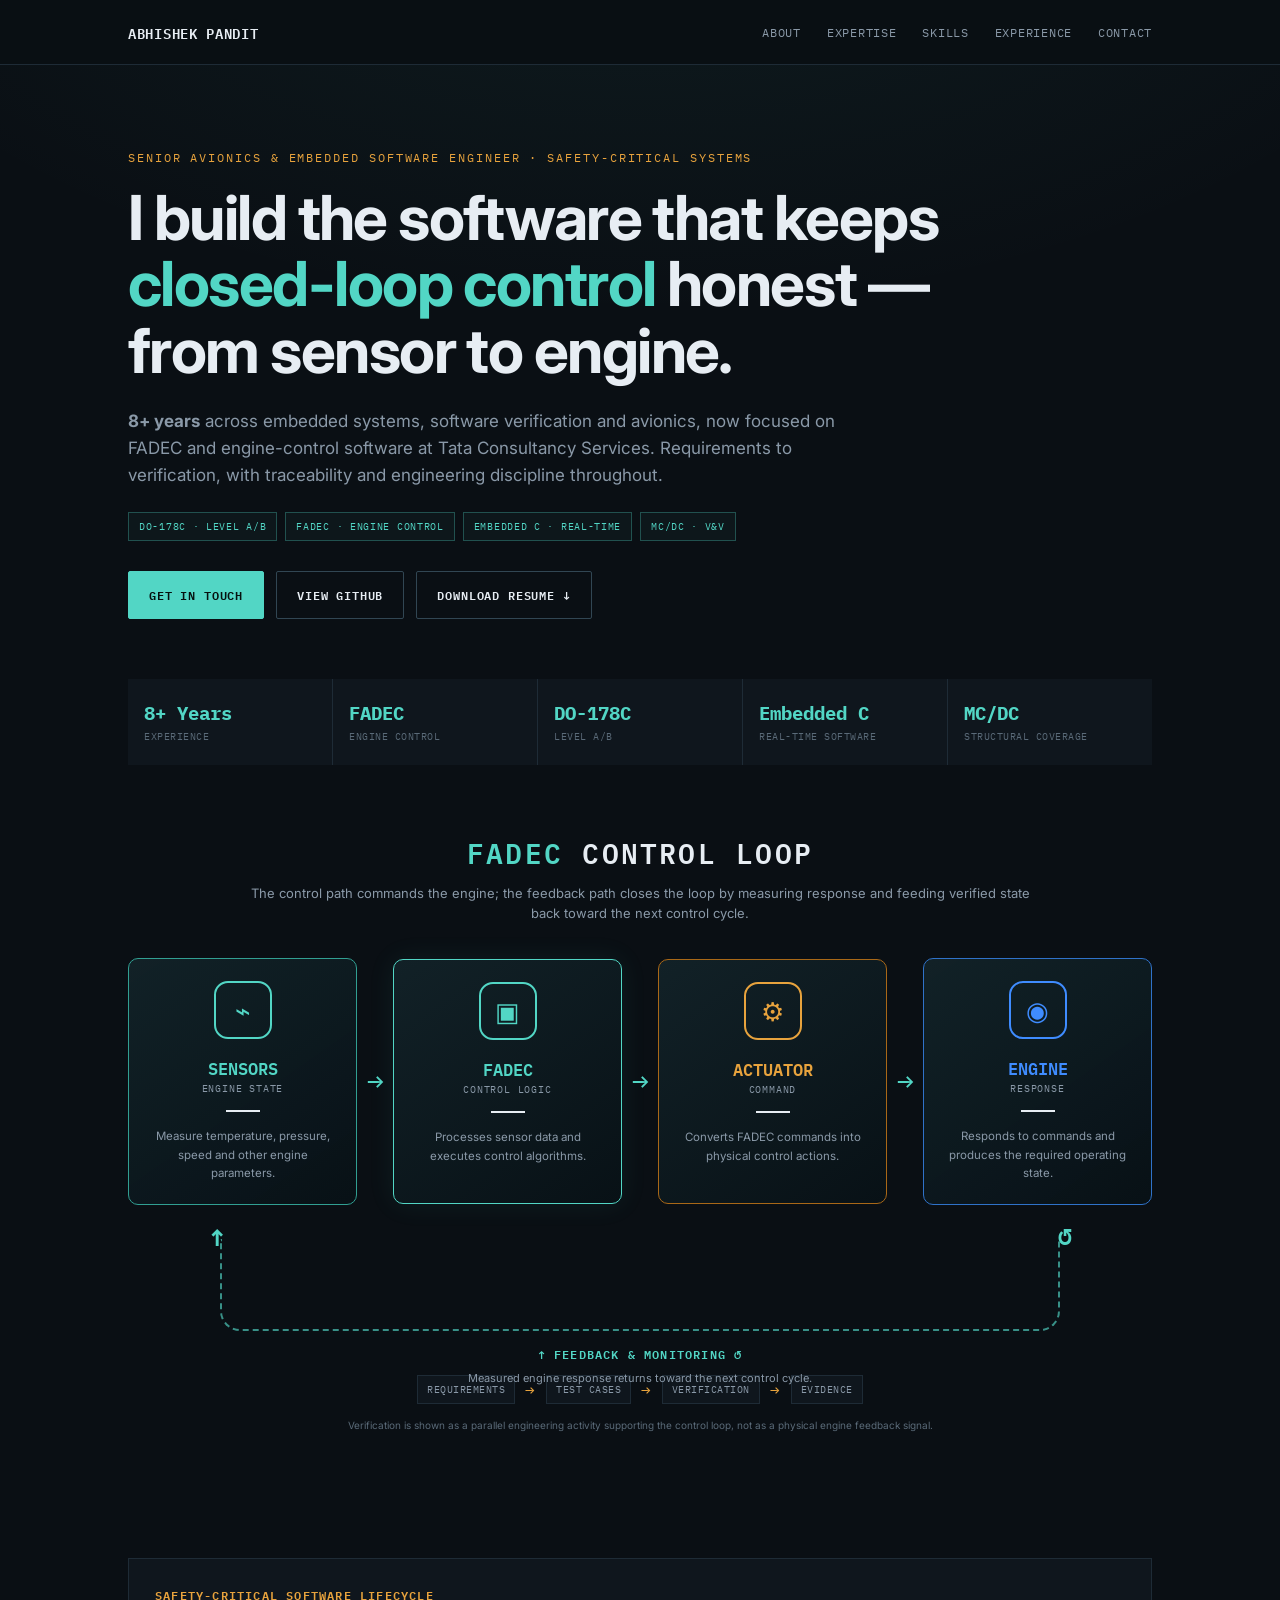
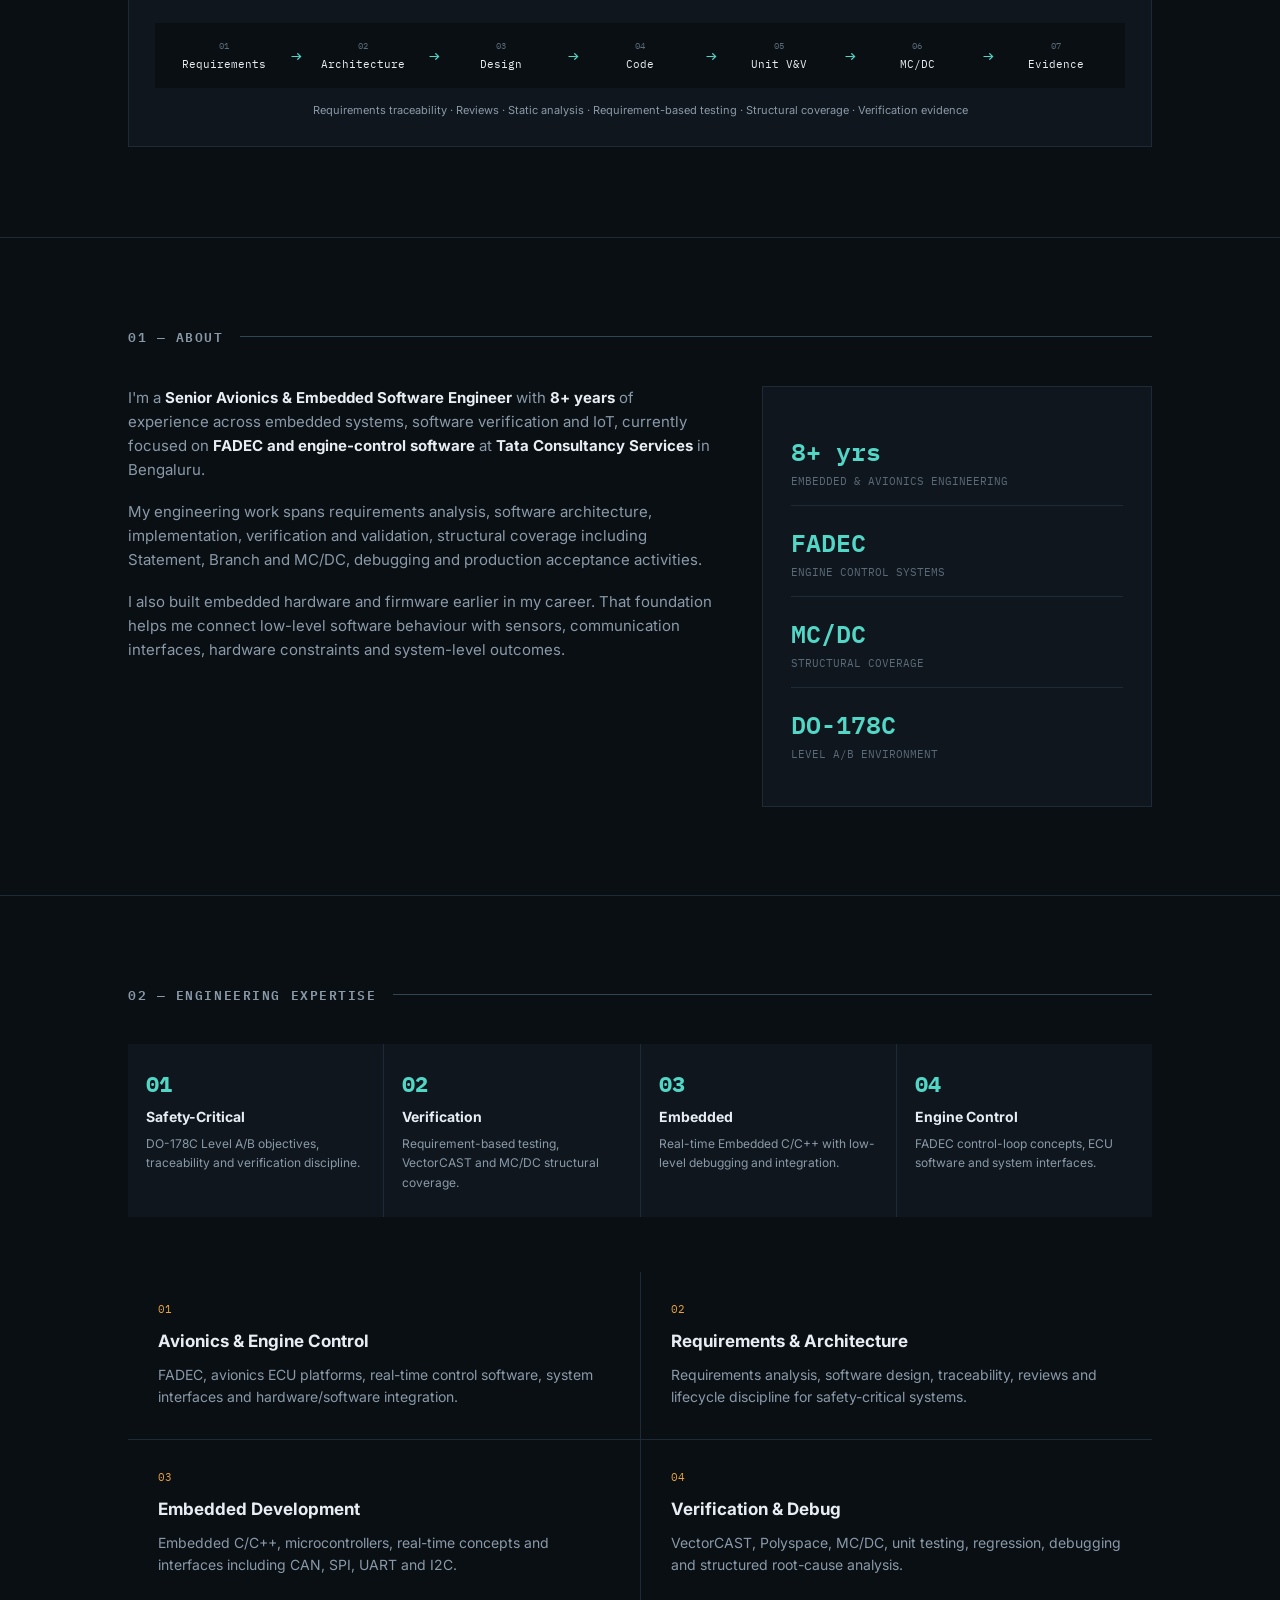
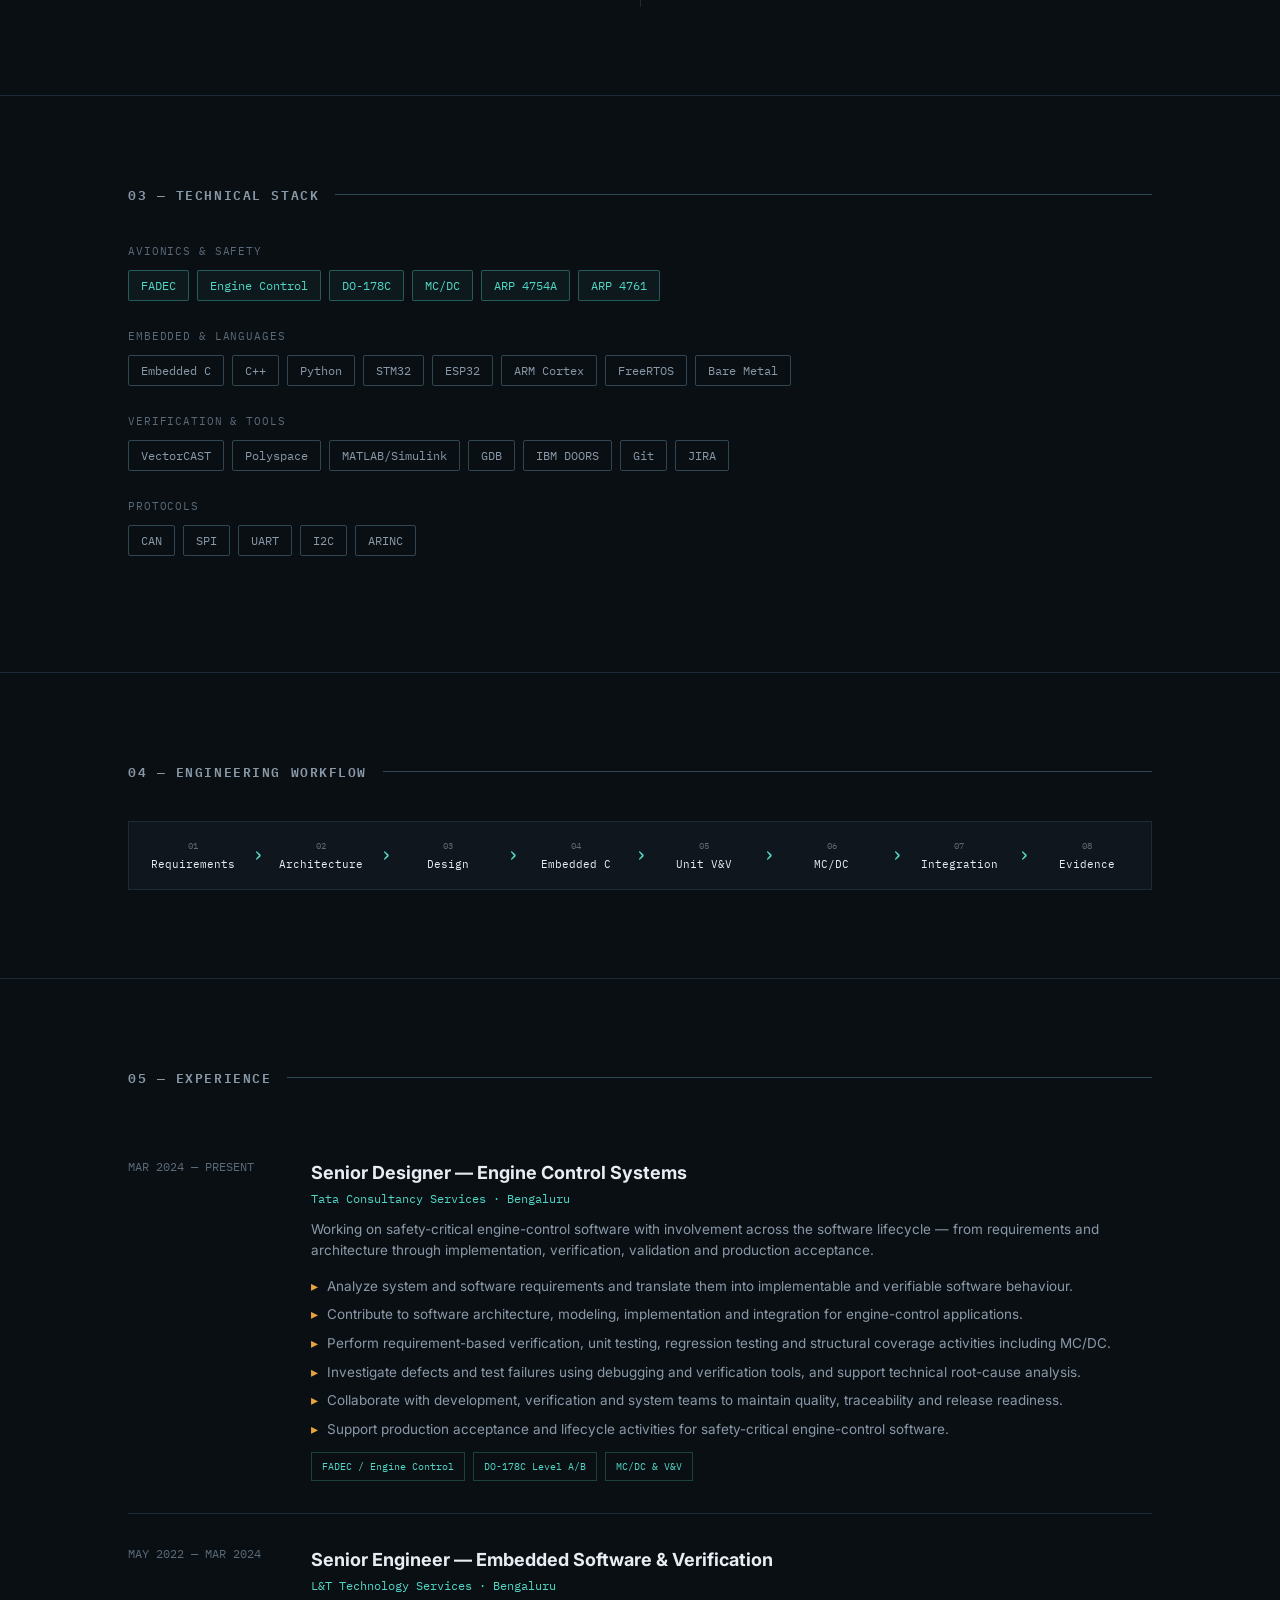
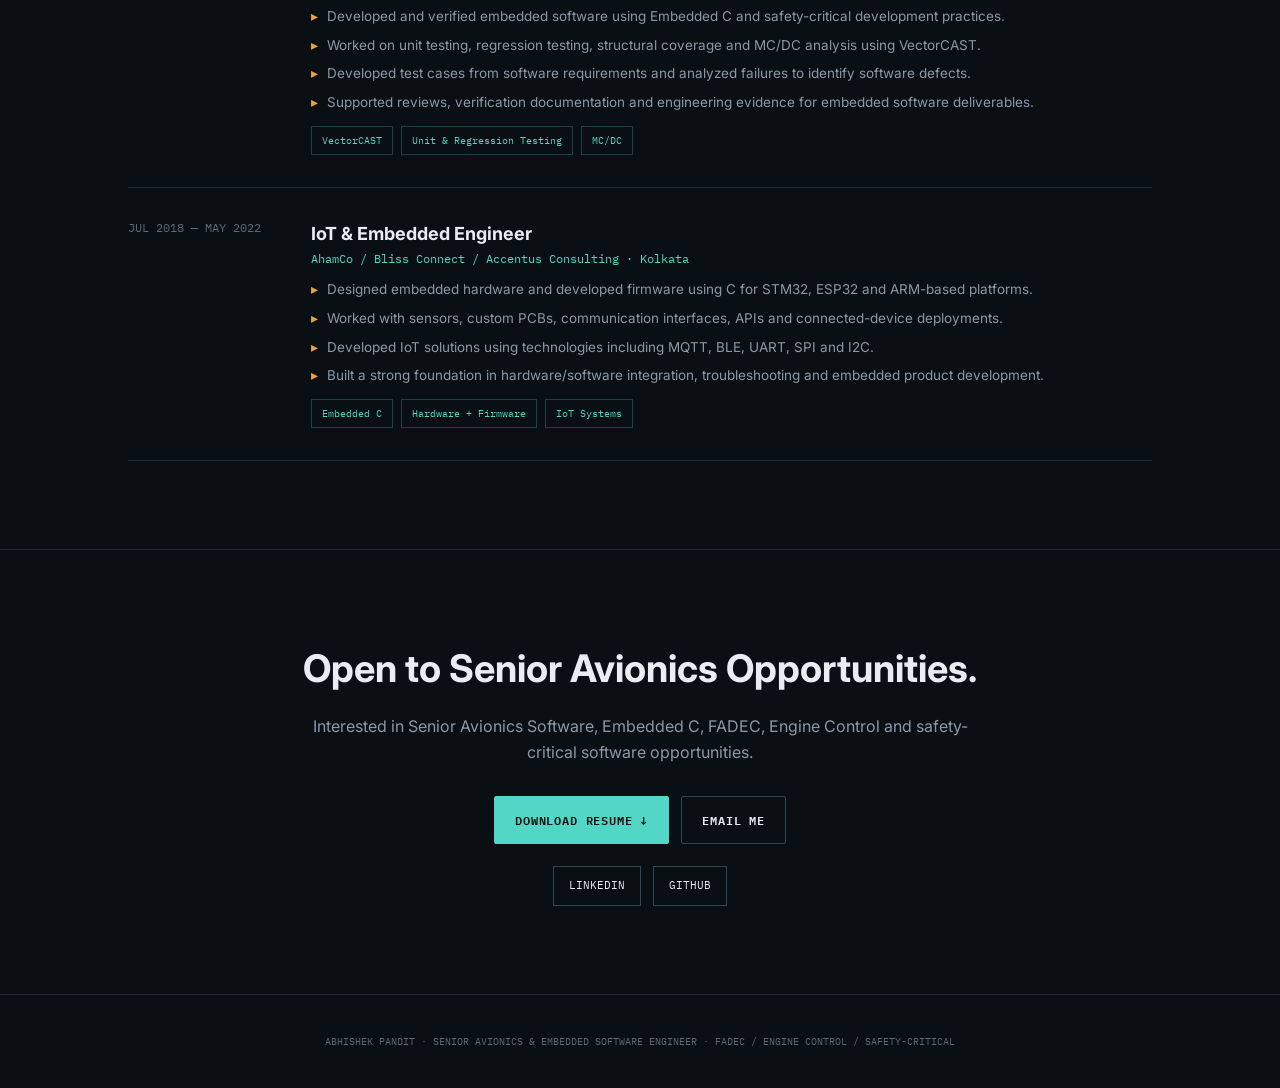
==== commit 5b7e54df: "Polish V6 portfolio: strengthen avionics positioning, SEO, FADEC verification path, and recruiter CT" ====
--- a/index.html
+++ b/index.html
@@ -3,9 +3,11 @@
 <head>
 <meta charset="UTF-8">
 <meta name="viewport" content="width=device-width, initial-scale=1.0, viewport-fit=cover">
-<meta name="description" content="Abhishek Pandit — Senior Avionics Software Engineer specializing in FADEC, Engine Control, Embedded C/C++, DO-178C and safety-critical verification.">
-<meta name="keywords" content="Senior Avionics Software Engineer, FADEC, Engine Control, Embedded C, DO-178C, MC/DC, VectorCAST, Safety Critical Software">
+<meta name="description" content="Abhishek Pandit — Senior Avionics & Embedded Software Engineer with 8+ years of experience in FADEC, engine control, Embedded C/C++, DO-178C Level A/B, MC/DC and safety-critical verification.">
+<meta name="keywords" content="Abhishek Pandit, Senior Avionics Software Engineer, FADEC, Engine Control, Embedded C, DO-178C, MC/DC, VectorCAST, Polyspace, Safety Critical Software">
 <meta name="theme-color" content="#0a0f14">
+<meta property="og:title" content="Abhishek Pandit — Senior Avionics & Embedded Software Engineer">
+<meta property="og:description" content="8+ years in avionics, FADEC, engine control, Embedded C, DO-178C Level A/B and safety-critical verification.">
 <title>Abhishek Pandit — Senior Avionics & Embedded Software Engineer</title>
 <link rel="preconnect" href="https://fonts.googleapis.com">
 <link href="https://fonts.googleapis.com/css2?family=IBM+Plex+Mono:wght@400;500;600;700&family=Inter:wght@400;500;600;700&display=swap" rel="stylesheet">
@@ -13,11 +15,11 @@
 :root{--bg:#0a0f14;--panel:#0f161d;--border:#1e2b36;--bright:#314653;--text:#e7edf3;--dim:#8a99a8;--faint:#5a6a78;--cyan:#52d6c5;--amber:#e8a33d;--blue:#3f8cff;--mono:'IBM Plex Mono',monospace;--sans:'Inter',sans-serif}
 *{box-sizing:border-box;margin:0;padding:0}html{scroll-behavior:smooth;scroll-padding-top:90px}body{background:var(--bg);color:var(--text);font-family:var(--sans);line-height:1.6;overflow-x:hidden}a{color:inherit}img,svg{max-width:100%;height:auto}.wrap{width:min(1080px,100%);margin:auto;padding:0 28px}section{padding:88px 0;border-bottom:1px solid var(--border)}
 nav{position:fixed;z-index:50;top:0;left:0;right:0;background:rgba(10,15,20,.94);backdrop-filter:blur(10px);-webkit-backdrop-filter:blur(10px);border-bottom:1px solid var(--border)}nav .wrap{min-height:64px;display:flex;align-items:center;justify-content:space-between;gap:20px}.logo{font:600 14px var(--mono);letter-spacing:.05em;text-decoration:none;white-space:nowrap}.navlinks{display:flex;gap:26px;list-style:none}.navlinks a{font:12px var(--mono);text-transform:uppercase;letter-spacing:.06em;color:var(--dim);text-decoration:none;white-space:nowrap}.navlinks a:hover{color:var(--cyan)}
-.hero{padding:150px 0 90px;border-bottom:1px solid var(--border);background:radial-gradient(ellipse 900px 500px at 50% -10%,rgba(82,214,197,.08),transparent)}.eyebrow{font:12px var(--mono);letter-spacing:.16em;text-transform:uppercase;color:var(--amber);margin-bottom:20px}.hero h1{font-size:clamp(36px,5.5vw,62px);line-height:1.07;letter-spacing:-.025em;max-width:940px}.accent{color:var(--cyan)}.hero-sub{color:var(--dim);font-size:17px;max-width:760px;margin:24px 0 32px}.actions{display:flex;gap:12px;flex-wrap:wrap}.btn{font:600 12px var(--mono);letter-spacing:.07em;text-transform:uppercase;padding:13px 20px;border:1px solid var(--bright);border-radius:2px;text-decoration:none;display:inline-flex;align-items:center;justify-content:center;min-height:44px}.primary{background:var(--cyan);border-color:var(--cyan);color:#06110f}.btn:hover{border-color:var(--cyan);color:var(--cyan)}.primary:hover{color:#06110f}
+.hero{padding:150px 0 90px;border-bottom:1px solid var(--border);background:radial-gradient(ellipse 900px 500px at 50% -10%,rgba(82,214,197,.08),transparent)}.eyebrow{font:12px var(--mono);letter-spacing:.16em;text-transform:uppercase;color:var(--amber);margin-bottom:20px}.hero h1{font-size:clamp(36px,5.5vw,62px);line-height:1.07;letter-spacing:-.025em;max-width:940px}.accent{color:var(--cyan)}.hero-sub{color:var(--dim);font-size:17px;max-width:760px;margin:24px 0 22px}.hero-badges{display:flex;flex-wrap:wrap;gap:8px;margin:0 0 30px}.hero-badge{font:10px var(--mono);letter-spacing:.07em;text-transform:uppercase;color:var(--cyan);border:1px solid rgba(82,214,197,.3);background:rgba(82,214,197,.04);padding:7px 10px}.actions{display:flex;gap:12px;flex-wrap:wrap}.btn{font:600 12px var(--mono);letter-spacing:.07em;text-transform:uppercase;padding:13px 20px;border:1px solid var(--bright);border-radius:2px;text-decoration:none;display:inline-flex;align-items:center;justify-content:center;min-height:44px}.primary{background:var(--cyan);border-color:var(--cyan);color:#06110f}.btn:hover{border-color:var(--cyan);color:var(--cyan)}.primary:hover{color:#06110f}
 .highlights{display:grid;grid-template-columns:repeat(5,1fr);gap:1px;background:var(--border);margin-top:60px}.highlight{background:var(--panel);padding:22px 16px}.highlight b{display:block;font:700 19px var(--mono);color:var(--cyan)}.highlight span{display:block;color:var(--faint);font:10px var(--mono);text-transform:uppercase;letter-spacing:.05em;margin-top:5px}
 h2{font:600 13px var(--mono);letter-spacing:.12em;text-transform:uppercase;color:var(--dim);margin-bottom:38px;display:flex;align-items:center;gap:16px}h2:after{content:'';height:1px;background:var(--bright);flex:1}
 .loop-wrap{margin-top:65px}.loop-title{text-align:center;font:600 28px var(--mono);letter-spacing:.08em}.loop-title span{color:var(--cyan)}.loop-sub{text-align:center;color:var(--dim);font-size:13px;max-width:780px;margin:8px auto 34px}.control-loop{display:grid;grid-template-columns:minmax(0,1fr) 36px minmax(0,1fr) 36px minmax(0,1fr) 36px minmax(0,1fr);align-items:center}.loop-card{min-width:0;min-height:245px;background:linear-gradient(145deg,rgba(18,34,40,.95),rgba(8,17,22,.98));border:1px solid var(--bright);border-radius:10px;padding:22px 16px;text-align:center}.loop-card.sensor{border-color:#319f92}.loop-card.fadec{border-color:var(--cyan);box-shadow:0 0 28px rgba(82,214,197,.08)}.loop-card.actuator{border-color:#a96817}.loop-card.engine{border-color:#2f72c9}.loop-icon{width:58px;height:58px;margin:0 auto 15px;border:2px solid currentColor;border-radius:14px;display:grid;place-items:center;font:26px var(--mono)}.sensor .loop-icon,.fadec .loop-icon{color:var(--cyan)}.actuator .loop-icon{color:var(--amber)}.engine .loop-icon{color:var(--blue)}.loop-card h3{font:600 17px var(--mono)}.sensor h3,.fadec h3{color:var(--cyan)}.actuator h3{color:var(--amber)}.engine h3{color:var(--blue)}.loop-label{font:10px var(--mono);color:var(--dim);letter-spacing:.08em}.loop-divider{height:2px;width:34px;margin:15px auto;background:currentColor}.loop-desc{font-size:11.5px;color:var(--dim);max-width:190px;margin:auto}.loop-arrow{text-align:center;color:var(--cyan);font:28px var(--mono)}
-.feedback{position:relative;height:92px;margin:34px 9% 0;border-left:2px dashed rgba(82,214,197,.65);border-right:2px dashed rgba(82,214,197,.65);border-bottom:2px dashed rgba(82,214,197,.65);border-radius:0 0 20px 20px}.feedback:before{content:'↑';position:absolute;left:-12px;top:-14px;color:var(--cyan);font:700 24px var(--mono);line-height:1}.feedback:after{content:'↺';position:absolute;right:-14px;top:-14px;color:var(--cyan);font:700 23px var(--mono);line-height:1}.feedback-label{position:absolute;top:105px;left:50%;transform:translateX(-50%);white-space:nowrap;text-align:center}.feedback-label strong{display:block;color:var(--cyan);font:600 12px var(--mono);letter-spacing:.1em}.feedback-label span{color:var(--dim);font-size:11px}
+.feedback{position:relative;height:92px;margin:34px 9% 0;border-left:2px dashed rgba(82,214,197,.65);border-right:2px dashed rgba(82,214,197,.65);border-bottom:2px dashed rgba(82,214,197,.65);border-radius:0 0 20px 20px}.feedback:before{content:'↑';position:absolute;left:-12px;top:-14px;color:var(--cyan);font:700 24px var(--mono);line-height:1}.feedback:after{content:'↺';position:absolute;right:-14px;top:-14px;color:var(--cyan);font:700 23px var(--mono);line-height:1}.feedback-label{position:absolute;top:105px;left:50%;transform:translateX(-50%);white-space:nowrap;text-align:center}.feedback-label strong{display:block;color:var(--cyan);font:600 12px var(--mono);letter-spacing:.1em}.feedback-label span{color:var(--dim);font-size:11px}.verification-path{margin:44px auto 0;max-width:850px;display:flex;align-items:center;justify-content:center;gap:10px;flex-wrap:wrap}.verification-path span{font:10px var(--mono);text-transform:uppercase;letter-spacing:.05em;color:var(--dim);border:1px solid var(--border);padding:7px 9px;background:var(--panel)}.verification-path .v-arrow{border:0;background:none;color:var(--amber);font-size:16px;padding:0}.verification-note{width:100%;text-align:center;color:var(--faint);font-size:10px;margin-top:3px}
 .lifecycle{margin-top:125px;border:1px solid var(--border);background:var(--panel);padding:26px}.lifecycle-title{font:600 12px var(--mono);color:var(--amber);letter-spacing:.1em;text-transform:uppercase;margin-bottom:18px}.life-flow{display:grid;grid-template-columns:repeat(7,1fr);align-items:stretch;gap:0;background:var(--border)}.life-step{background:var(--bg);padding:17px 9px;text-align:center;position:relative}.life-step:not(:last-child):after{content:'→';position:absolute;right:-8px;top:22px;color:var(--cyan);z-index:2;font:18px var(--mono)}.life-step small{display:block;color:var(--faint);font:9px var(--mono)}.life-step b{display:block;color:var(--text);font:11px var(--mono);margin-top:6px}.life-note{color:var(--dim);font-size:11px;margin-top:14px;text-align:center}
 .about-grid{display:grid;grid-template-columns:1.5fr 1fr;gap:48px}.about p{color:var(--dim);font-size:15px;margin-bottom:18px}.about strong{color:var(--text)}.panel{border:1px solid var(--border);background:var(--panel);padding:28px}.metric{padding:17px 0;border-bottom:1px solid var(--border)}.metric:last-child{border:0}.metric b{font:600 25px var(--mono);color:var(--cyan)}.metric span{display:block;color:var(--faint);font:11px var(--mono);text-transform:uppercase;margin-top:4px}
 .impact-grid{display:grid;grid-template-columns:repeat(4,1fr);gap:1px;background:var(--border);margin-bottom:55px}.impact{background:var(--panel);padding:25px 18px}.impact-num{font:700 22px var(--mono);color:var(--cyan)}.impact h3{font-size:14px;margin:8px 0 6px}.impact p{font-size:12px;color:var(--dim)}
@@ -27,23 +29,23 @@
 .job{display:grid;grid-template-columns:155px 1fr;gap:28px;padding:32px 0;border-bottom:1px solid var(--border)}.job:first-child{padding-top:0}.period{font:12px var(--mono);color:var(--faint)}.job h3{font-size:18px}.org{font:12px var(--mono);color:var(--cyan);margin:3px 0 13px}.job p,.job li{color:var(--dim);font-size:13.5px}.job ul{list-style:none;display:grid;gap:7px}.job li{padding-left:16px;position:relative}.job li:before{content:'▸';position:absolute;left:0;color:var(--amber)}.achievement{display:inline-block;margin:12px 8px 0 0;padding:7px 10px;border:1px solid rgba(82,214,197,.25);font:10px var(--mono);color:var(--cyan)}
 .contact{text-align:center;max-width:680px;margin:auto}.contact h3{font-size:38px;margin-bottom:16px}.contact p{color:var(--dim);margin-bottom:30px}.contact-links{display:flex;justify-content:center;gap:12px;flex-wrap:wrap}.contact-links a{font:11px var(--mono);text-transform:uppercase;text-decoration:none;border:1px solid var(--bright);padding:11px 15px;min-height:40px}.contact-links a:hover{color:var(--cyan);border-color:var(--cyan)}footer{padding:40px 0;text-align:center;color:var(--faint);font:10px var(--mono)}
 @media(max-width:1024px){.wrap{padding-left:24px;padding-right:24px}.navlinks{gap:18px}.highlights{grid-template-columns:repeat(3,1fr)}.control-loop{grid-template-columns:repeat(2,minmax(0,1fr));gap:14px}.loop-arrow{display:none}.loop-card{min-height:220px}.feedback{margin-left:18%;margin-right:18%}.life-flow{grid-template-columns:repeat(4,1fr)}.life-step:nth-child(4):after{display:none}.workflow{grid-template-columns:repeat(4,1fr)}.step:nth-child(4):after,.step:nth-child(8):after{display:none}.impact-grid{grid-template-columns:repeat(2,1fr)}}
-@media(max-width:768px){html{scroll-padding-top:118px}section{padding:68px 0}nav .wrap{min-height:74px;flex-direction:column;align-items:flex-start;justify-content:center;padding:10px 24px;gap:8px}.navlinks{width:100%;display:flex;gap:18px;overflow-x:auto;scrollbar-width:none;-webkit-overflow-scrolling:touch}.navlinks::-webkit-scrollbar{display:none}.navlinks a{font-size:10px}.hero{padding:132px 0 64px}.hero h1{font-size:clamp(34px,9vw,48px)}.hero-sub{font-size:15px}.actions{width:100%}.actions .btn{flex:1 1 190px}.highlights{grid-template-columns:repeat(2,1fr);margin-top:42px}.highlight{padding:18px 12px}.about-grid{grid-template-columns:1fr;gap:28px}.section-grid{grid-template-columns:1fr}.impact-grid{grid-template-columns:repeat(2,1fr)}.life-flow{grid-template-columns:repeat(2,1fr)}.life-step:nth-child(2n):after{display:none}.workflow{grid-template-columns:repeat(2,1fr)}.step:nth-child(2):after,.step:nth-child(4):after,.step:nth-child(6):after,.step:nth-child(8):after{display:none}.job{grid-template-columns:1fr;gap:8px;padding:26px 0}.period{font-size:10px}.feedback{height:70px;margin-left:8%;margin-right:8%}.feedback-label{top:82px;white-space:normal;width:min(90%,420px)}.lifecycle{margin-top:110px}.contact h3{font-size:32px}}
-@media(max-width:520px){.wrap{padding-left:16px;padding-right:16px}.hero{padding-top:136px}.eyebrow{font-size:10px;letter-spacing:.11em}.hero-sub{font-size:14px;margin-top:18px}.actions{gap:9px}.actions .btn{width:100%;flex-basis:100%}.highlights{grid-template-columns:1fr 1fr}.highlight b{font-size:16px}.highlight span{font-size:8px}.loop-wrap{margin-top:50px}.loop-title{font-size:21px}.loop-sub{font-size:12px}.control-loop{grid-template-columns:1fr}.loop-card{min-height:0;padding:20px 14px}.loop-desc{max-width:260px}.feedback{margin-top:20px;height:58px;margin-left:10%;margin-right:10%}.feedback-label{top:70px;font-size:10px}.feedback-label strong{font-size:10px}.lifecycle{margin-top:105px;padding:18px 12px}.life-flow{grid-template-columns:1fr}.life-step:not(:last-child):after{content:'↓';right:auto;left:50%;top:auto;bottom:-11px;transform:translateX(-50%)}.life-step:nth-child(2n):after{display:block}.impact-grid{grid-template-columns:1fr}.impact{padding:21px 16px}h2{font-size:11px;gap:10px}.card{padding:24px 20px}.chip{font-size:10px;padding:6px 9px}.workflow{grid-template-columns:1fr 1fr}.step{padding:15px 6px}.step b{font-size:10px}.job h3{font-size:17px}.job p,.job li{font-size:13px}.achievement{font-size:9px}.contact h3{font-size:28px}.contact-links a{flex:1 1 120px}footer{font-size:8px;padding:30px 16px}}
+@media(max-width:768px){html{scroll-padding-top:118px}section{padding:68px 0}nav .wrap{min-height:74px;flex-direction:column;align-items:flex-start;justify-content:center;padding:10px 24px;gap:8px}.navlinks{width:100%;display:flex;gap:18px;overflow-x:auto;scrollbar-width:none;-webkit-overflow-scrolling:touch}.navlinks::-webkit-scrollbar{display:none}.navlinks a{font-size:10px}.hero{padding:132px 0 64px}.hero h1{font-size:clamp(34px,9vw,48px)}.hero-sub{font-size:15px}.actions{width:100%}.actions .btn{flex:1 1 190px}.highlights{grid-template-columns:repeat(2,1fr);margin-top:42px}.highlight{padding:18px 12px}.about-grid{grid-template-columns:1fr;gap:28px}.section-grid{grid-template-columns:1fr}.impact-grid{grid-template-columns:repeat(2,1fr)}.life-flow{grid-template-columns:repeat(2,1fr)}.life-step:nth-child(2n):after{display:none}.workflow{grid-template-columns:repeat(2,1fr)}.step:nth-child(2):after,.step:nth-child(4):after,.step:nth-child(6):after,.step:nth-child(8):after{display:none}.job{grid-template-columns:1fr;gap:8px;padding:26px 0}.period{font-size:10px}.feedback{height:70px;margin-left:8%;margin-right:8%}.feedback-label{top:82px;white-space:normal;width:min(90%,420px)}.lifecycle{margin-top:110px}.contact h3{font-size:32px}.verification-path{margin-top:48px}}
+@media(max-width:520px){.wrap{padding-left:16px;padding-right:16px}.hero{padding-top:136px}.eyebrow{font-size:10px;letter-spacing:.11em}.hero-sub{font-size:14px;margin-top:18px}.hero-badges{gap:6px;margin-bottom:24px}.hero-badge{font-size:8px;padding:6px 8px}.actions{gap:9px}.actions .btn{width:100%;flex-basis:100%}.highlights{grid-template-columns:1fr 1fr}.highlight b{font-size:16px}.highlight span{font-size:8px}.loop-wrap{margin-top:50px}.loop-title{font-size:21px}.loop-sub{font-size:12px}.control-loop{grid-template-columns:1fr}.loop-card{min-height:0;padding:20px 14px}.loop-desc{max-width:260px}.feedback{margin-top:20px;height:58px;margin-left:10%;margin-right:10%}.feedback-label{top:70px;font-size:10px}.feedback-label strong{font-size:10px}.verification-path{margin-top:48px;gap:6px}.verification-path span{font-size:8px;padding:6px}.verification-path .v-arrow{font-size:13px}.lifecycle{margin-top:105px;padding:18px 12px}.life-flow{grid-template-columns:1fr}.life-step:not(:last-child):after{content:'↓';right:auto;left:50%;top:auto;bottom:-11px;transform:translateX(-50%)}.life-step:nth-child(2n):after{display:block}.impact-grid{grid-template-columns:1fr}.impact{padding:21px 16px}h2{font-size:11px;gap:10px}.card{padding:24px 20px}.chip{font-size:10px;padding:6px 9px}.workflow{grid-template-columns:1fr 1fr}.step{padding:15px 6px}.step b{font-size:10px}.job h3{font-size:17px}.job p,.job li{font-size:13px}.achievement{font-size:9px}.contact h3{font-size:28px}.contact-links a{flex:1 1 120px}footer{font-size:8px;padding:30px 16px}}
 @media(max-width:360px){.highlights{grid-template-columns:1fr}.hero h1{font-size:32px}.navlinks{gap:14px}}
 @media(prefers-reduced-motion:reduce){html{scroll-behavior:auto}}
 </style>
 </head>
 <body>
-<nav><div class="wrap"><a class="logo" href="#top">ABHISHEK PANDIT</a><ul class="navlinks"><li><a href="#about">About</a></li><li><a href="#expertise">Expertise</a></li><li><a href="#skills">Skills</a></li><li><a href="#experience">Experience</a></li><li><a href="#contact">Contact</a></li></ul></div></nav>
-<header class="hero" id="top"><div class="wrap"><div class="eyebrow">Senior Avionics & Embedded Software Engineer · Safety-Critical Systems</div><h1>I build the software that keeps <span class="accent">closed-loop control</span> honest — from sensor to engine.</h1><p class="hero-sub"><strong>8+ years</strong> across embedded systems, software verification and avionics, now focused on FADEC and engine-control software at Tata Consultancy Services. Requirements to verification, with traceability and engineering discipline throughout.</p><div class="actions"><a class="btn primary" href="#contact">Get in touch</a><a class="btn" href="https://github.com/abhijarvis" target="_blank" rel="noopener">View GitHub</a><a class="btn" href="Abhishek_Pandit_Senior_Avionics_Embedded_Software_Engineer.pdf" download>Download Resume ↓</a></div><div class="highlights"><div class="highlight"><b>8+ Years</b><span>Experience</span></div><div class="highlight"><b>FADEC</b><span>Engine Control</span></div><div class="highlight"><b>DO-178C</b><span>Level A/B</span></div><div class="highlight"><b>Embedded C</b><span>Real-Time Software</span></div><div class="highlight"><b>MC/DC</b><span>Structural Coverage</span></div></div>
-<div class="loop-wrap"><div class="loop-title"><span>FADEC</span> CONTROL LOOP</div><p class="loop-sub">The control path commands the engine; the feedback path closes the loop by measuring response and feeding verified state back toward the next control cycle.</p><div class="control-loop"><div class="loop-card sensor"><div class="loop-icon">⌁</div><h3>SENSORS</h3><div class="loop-label">ENGINE STATE</div><div class="loop-divider"></div><p class="loop-desc">Measure temperature, pressure, speed and other engine parameters.</p></div><div class="loop-arrow">→</div><div class="loop-card fadec"><div class="loop-icon">▣</div><h3>FADEC</h3><div class="loop-label">CONTROL LOGIC</div><div class="loop-divider"></div><p class="loop-desc">Processes sensor data and executes control algorithms.</p></div><div class="loop-arrow">→</div><div class="loop-card actuator"><div class="loop-icon">⚙</div><h3>ACTUATOR</h3><div class="loop-label">COMMAND</div><div class="loop-divider"></div><p class="loop-desc">Converts FADEC commands into physical control actions.</p></div><div class="loop-arrow">→</div><div class="loop-card engine"><div class="loop-icon">◉</div><h3>ENGINE</h3><div class="loop-label">RESPONSE</div><div class="loop-divider"></div><p class="loop-desc">Responds to commands and produces the required operating state.</p></div></div><div class="feedback"><div class="feedback-label"><strong>↑ FEEDBACK &amp; VERIFICATION ↺</strong><span>Engine response is measured, verified and fed back toward the next control cycle.</span></div></div>
+<nav><div class="wrap"><a class="logo" href="#top" aria-label="Abhishek Pandit home">ABHISHEK PANDIT</a><ul class="navlinks"><li><a href="#about">About</a></li><li><a href="#expertise">Expertise</a></li><li><a href="#skills">Skills</a></li><li><a href="#experience">Experience</a></li><li><a href="#contact">Contact</a></li></ul></div></nav>
+<header class="hero" id="top"><div class="wrap"><div class="eyebrow">Senior Avionics & Embedded Software Engineer · Safety-Critical Systems</div><h1>I build the software that keeps <span class="accent">closed-loop control</span> honest — from sensor to engine.</h1><p class="hero-sub"><strong>8+ years</strong> across embedded systems, software verification and avionics, now focused on FADEC and engine-control software at Tata Consultancy Services. Requirements to verification, with traceability and engineering discipline throughout.</p><div class="hero-badges"><span class="hero-badge">DO-178C · Level A/B</span><span class="hero-badge">FADEC · Engine Control</span><span class="hero-badge">Embedded C · Real-Time</span><span class="hero-badge">MC/DC · V&amp;V</span></div><div class="actions"><a class="btn primary" href="#contact">Get in touch</a><a class="btn" href="https://github.com/abhijarvis" target="_blank" rel="noopener">View GitHub</a><a class="btn" href="Abhishek_Pandit_Senior_Avionics_Embedded_Software_Engineer.pdf" download>Download Resume ↓</a></div><div class="highlights"><div class="highlight"><b>8+ Years</b><span>Experience</span></div><div class="highlight"><b>FADEC</b><span>Engine Control</span></div><div class="highlight"><b>DO-178C</b><span>Level A/B</span></div><div class="highlight"><b>Embedded C</b><span>Real-Time Software</span></div><div class="highlight"><b>MC/DC</b><span>Structural Coverage</span></div></div>
+<div class="loop-wrap"><div class="loop-title"><span>FADEC</span> CONTROL LOOP</div><p class="loop-sub">The control path commands the engine; the feedback path closes the loop by measuring response and feeding verified state back toward the next control cycle.</p><div class="control-loop"><div class="loop-card sensor"><div class="loop-icon">⌁</div><h3>SENSORS</h3><div class="loop-label">ENGINE STATE</div><div class="loop-divider"></div><p class="loop-desc">Measure temperature, pressure, speed and other engine parameters.</p></div><div class="loop-arrow">→</div><div class="loop-card fadec"><div class="loop-icon">▣</div><h3>FADEC</h3><div class="loop-label">CONTROL LOGIC</div><div class="loop-divider"></div><p class="loop-desc">Processes sensor data and executes control algorithms.</p></div><div class="loop-arrow">→</div><div class="loop-card actuator"><div class="loop-icon">⚙</div><h3>ACTUATOR</h3><div class="loop-label">COMMAND</div><div class="loop-divider"></div><p class="loop-desc">Converts FADEC commands into physical control actions.</p></div><div class="loop-arrow">→</div><div class="loop-card engine"><div class="loop-icon">◉</div><h3>ENGINE</h3><div class="loop-label">RESPONSE</div><div class="loop-divider"></div><p class="loop-desc">Responds to commands and produces the required operating state.</p></div></div><div class="feedback"><div class="feedback-label"><strong>↑ FEEDBACK &amp; MONITORING ↺</strong><span>Measured engine response returns toward the next control cycle.</span></div></div><div class="verification-path" aria-label="Safety critical verification path"><span>Requirements</span><span class="v-arrow">→</span><span>Test Cases</span><span class="v-arrow">→</span><span>Verification</span><span class="v-arrow">→</span><span>Evidence</span><div class="verification-note">Verification is shown as a parallel engineering activity supporting the control loop, not as a physical engine feedback signal.</div></div>
 <div class="lifecycle"><div class="lifecycle-title">Safety-Critical Software Lifecycle</div><div class="life-flow"><div class="life-step"><small>01</small><b>Requirements</b></div><div class="life-step"><small>02</small><b>Architecture</b></div><div class="life-step"><small>03</small><b>Design</b></div><div class="life-step"><small>04</small><b>Code</b></div><div class="life-step"><small>05</small><b>Unit V&amp;V</b></div><div class="life-step"><small>06</small><b>MC/DC</b></div><div class="life-step"><small>07</small><b>Evidence</b></div></div><p class="life-note">Requirements traceability · Reviews · Static analysis · Requirement-based testing · Structural coverage · Verification evidence</p></div></div></div></header>
 <section id="about"><div class="wrap"><h2>01 — About</h2><div class="about-grid"><div class="about"><p>I'm a <strong>Senior Avionics & Embedded Software Engineer</strong> with <strong>8+ years</strong> of experience across embedded systems, software verification and IoT, currently focused on <strong>FADEC and engine-control software</strong> at <strong>Tata Consultancy Services</strong> in Bengaluru.</p><p>My engineering work spans requirements analysis, software architecture, implementation, verification and validation, structural coverage including Statement, Branch and MC/DC, debugging and production acceptance activities.</p><p>I also built embedded hardware and firmware earlier in my career. That foundation helps me connect low-level software behaviour with sensors, communication interfaces, hardware constraints and system-level outcomes.</p></div><div class="panel"><div class="metric"><b>8+ yrs</b><span>Embedded &amp; avionics engineering</span></div><div class="metric"><b>FADEC</b><span>Engine control systems</span></div><div class="metric"><b>MC/DC</b><span>Structural coverage</span></div><div class="metric"><b>DO-178C</b><span>Level A/B environment</span></div></div></div></div></section>
 <section id="expertise"><div class="wrap"><h2>02 — Engineering Expertise</h2><div class="impact-grid"><div class="impact"><div class="impact-num">01</div><h3>Safety-Critical</h3><p>DO-178C Level A/B objectives, traceability and verification discipline.</p></div><div class="impact"><div class="impact-num">02</div><h3>Verification</h3><p>Requirement-based testing, VectorCAST and MC/DC structural coverage.</p></div><div class="impact"><div class="impact-num">03</div><h3>Embedded</h3><p>Real-time Embedded C/C++ with low-level debugging and integration.</p></div><div class="impact"><div class="impact-num">04</div><h3>Engine Control</h3><p>FADEC control-loop concepts, ECU software and system interfaces.</p></div></div><div class="section-grid"><div class="card"><div class="card-num">01</div><h3>Avionics &amp; Engine Control</h3><p>FADEC, avionics ECU platforms, real-time control software, system interfaces and hardware/software integration.</p></div><div class="card"><div class="card-num">02</div><h3>Requirements &amp; Architecture</h3><p>Requirements analysis, software design, traceability, reviews and lifecycle discipline for safety-critical systems.</p></div><div class="card"><div class="card-num">03</div><h3>Embedded Development</h3><p>Embedded C/C++, microcontrollers, real-time concepts and interfaces including CAN, SPI, UART and I2C.</p></div><div class="card"><div class="card-num">04</div><h3>Verification &amp; Debug</h3><p>VectorCAST, Polyspace, MC/DC, unit testing, regression, debugging and structured root-cause analysis.</p></div></div></div></section>
 <section id="skills"><div class="wrap"><h2>03 — Technical Stack</h2><div class="skill"><div class="skill-label">Avionics &amp; Safety</div><div class="chips"><span class="chip domain">FADEC</span><span class="chip domain">Engine Control</span><span class="chip domain">DO-178C</span><span class="chip domain">MC/DC</span><span class="chip domain">ARP 4754A</span><span class="chip domain">ARP 4761</span></div></div><div class="skill"><div class="skill-label">Embedded &amp; Languages</div><div class="chips"><span class="chip">Embedded C</span><span class="chip">C++</span><span class="chip">Python</span><span class="chip">STM32</span><span class="chip">ESP32</span><span class="chip">ARM Cortex</span><span class="chip">FreeRTOS</span><span class="chip">Bare Metal</span></div></div><div class="skill"><div class="skill-label">Verification &amp; Tools</div><div class="chips"><span class="chip">VectorCAST</span><span class="chip">Polyspace</span><span class="chip">MATLAB/Simulink</span><span class="chip">GDB</span><span class="chip">IBM DOORS</span><span class="chip">Git</span><span class="chip">JIRA</span></div></div><div class="skill"><div class="skill-label">Protocols</div><div class="chips"><span class="chip">CAN</span><span class="chip">SPI</span><span class="chip">UART</span><span class="chip">I2C</span><span class="chip">ARINC</span></div></div></div></section>
 <section><div class="wrap"><h2>04 — Engineering Workflow</h2><div class="workflow"><div class="step"><small>01</small><b>Requirements</b></div><div class="step"><small>02</small><b>Architecture</b></div><div class="step"><small>03</small><b>Design</b></div><div class="step"><small>04</small><b>Embedded C</b></div><div class="step"><small>05</small><b>Unit V&amp;V</b></div><div class="step"><small>06</small><b>MC/DC</b></div><div class="step"><small>07</small><b>Integration</b></div><div class="step"><small>08</small><b>Evidence</b></div></div></div></section>
 <section id="experience"><div class="wrap"><h2>05 — Experience</h2><div class="job"><div class="period">MAR 2024 — PRESENT</div><div><h3>Senior Designer — Engine Control Systems</h3><div class="org">Tata Consultancy Services · Bengaluru</div><p style="margin-bottom:14px">Working on safety-critical engine-control software with involvement across the software lifecycle — from requirements and architecture through implementation, verification, validation and production acceptance.</p><ul><li>Analyze system and software requirements and translate them into implementable and verifiable software behaviour.</li><li>Contribute to software architecture, modeling, implementation and integration for engine-control applications.</li><li>Perform requirement-based verification, unit testing, regression testing and structural coverage activities including MC/DC.</li><li>Investigate defects and test failures using debugging and verification tools, and support technical root-cause analysis.</li><li>Collaborate with development, verification and system teams to maintain quality, traceability and release readiness.</li><li>Support production acceptance and lifecycle activities for safety-critical engine-control software.</li></ul><span class="achievement">FADEC / Engine Control</span><span class="achievement">DO-178C Level A/B</span><span class="achievement">MC/DC &amp; V&amp;V</span></div></div><div class="job"><div class="period">MAY 2022 — MAR 2024</div><div><h3>Senior Engineer — Embedded Software &amp; Verification</h3><div class="org">L&amp;T Technology Services · Bengaluru</div><ul><li>Developed and verified embedded software using Embedded C and safety-critical development practices.</li><li>Worked on unit testing, regression testing, structural coverage and MC/DC analysis using VectorCAST.</li><li>Developed test cases from software requirements and analyzed failures to identify software defects.</li><li>Supported reviews, verification documentation and engineering evidence for embedded software deliverables.</li></ul><span class="achievement">VectorCAST</span><span class="achievement">Unit &amp; Regression Testing</span><span class="achievement">MC/DC</span></div></div><div class="job"><div class="period">JUL 2018 — MAY 2022</div><div><h3>IoT &amp; Embedded Engineer</h3><div class="org">AhamCo / Bliss Connect / Accentus Consulting · Kolkata</div><ul><li>Designed embedded hardware and developed firmware using C for STM32, ESP32 and ARM-based platforms.</li><li>Worked with sensors, custom PCBs, communication interfaces, APIs and connected-device deployments.</li><li>Developed IoT solutions using technologies including MQTT, BLE, UART, SPI and I2C.</li><li>Built a strong foundation in hardware/software integration, troubleshooting and embedded product development.</li></ul><span class="achievement">Embedded C</span><span class="achievement">Hardware + Firmware</span><span class="achievement">IoT Systems</span></div></div></div></section>
-<section id="contact"><div class="wrap"><div class="contact"><h3>Let's build safer systems.</h3><p>Open to Senior Avionics Software, Embedded C, FADEC, Engine Control and safety-critical software opportunities.</p><div class="actions" style="justify-content:center"><a class="btn primary" href="Abhishek_Pandit_Senior_Avionics_Embedded_Software_Engineer.pdf" download>Download Resume ↓</a><a class="btn" href="mailto:abhishekpandit28@gmail.com">Email Me</a></div><div class="contact-links" style="margin-top:22px"><a href="https://www.linkedin.com/in/abhishek-pandit-2a377a126/" target="_blank" rel="noopener">LinkedIn</a><a href="https://github.com/abhijarvis" target="_blank" rel="noopener">GitHub</a></div></div></div></section>
+<section id="contact"><div class="wrap"><div class="contact"><h3>Open to Senior Avionics Opportunities.</h3><p>Interested in Senior Avionics Software, Embedded C, FADEC, Engine Control and safety-critical software opportunities.</p><div class="actions" style="justify-content:center"><a class="btn primary" href="Abhishek_Pandit_Senior_Avionics_Embedded_Software_Engineer.pdf" download>Download Resume ↓</a><a class="btn" href="mailto:abhishekpandit28@gmail.com">Email Me</a></div><div class="contact-links" style="margin-top:22px"><a href="https://www.linkedin.com/in/abhishek-pandit-2a377a126/" target="_blank" rel="noopener">LinkedIn</a><a href="https://github.com/abhijarvis" target="_blank" rel="noopener">GitHub</a></div></div></div></section>
 <footer><div class="wrap">ABHISHEK PANDIT · SENIOR AVIONICS &amp; EMBEDDED SOFTWARE ENGINEER · FADEC / ENGINE CONTROL / SAFETY-CRITICAL</div></footer>
 </body>
 </html>
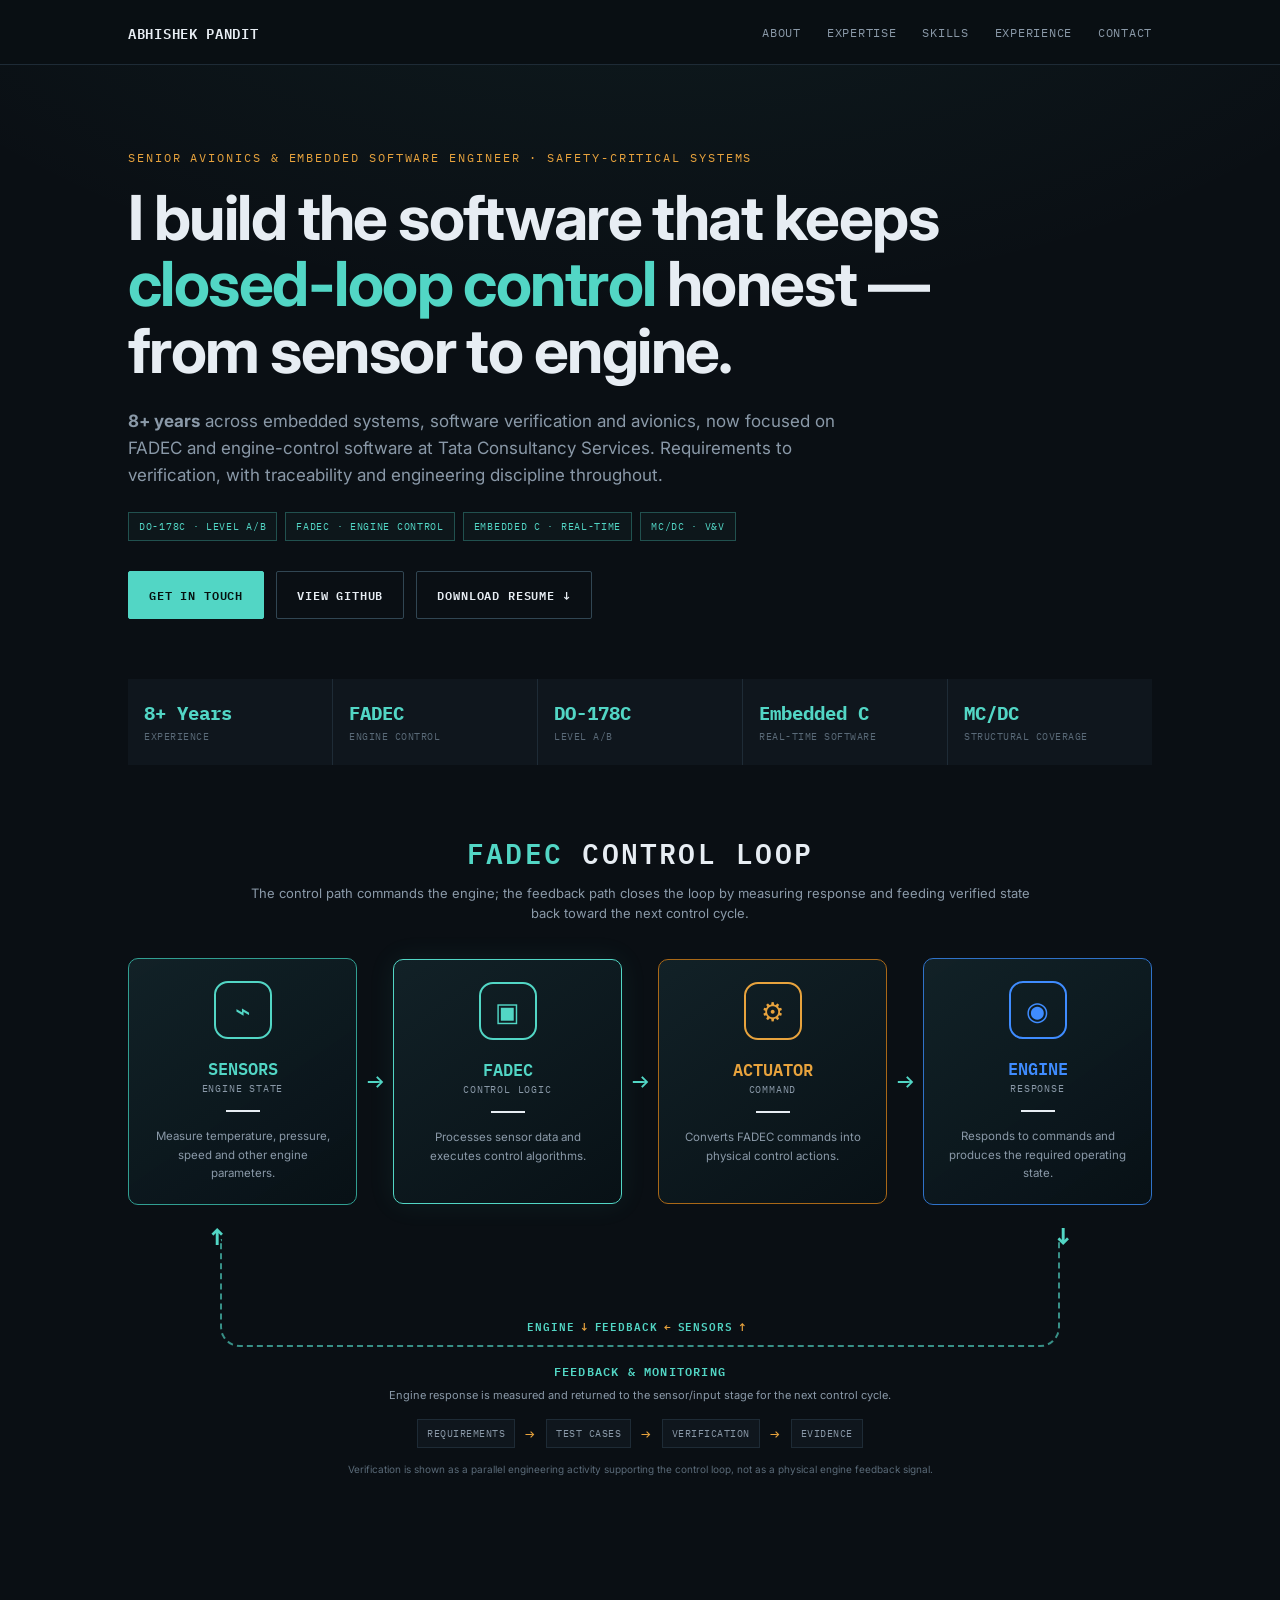
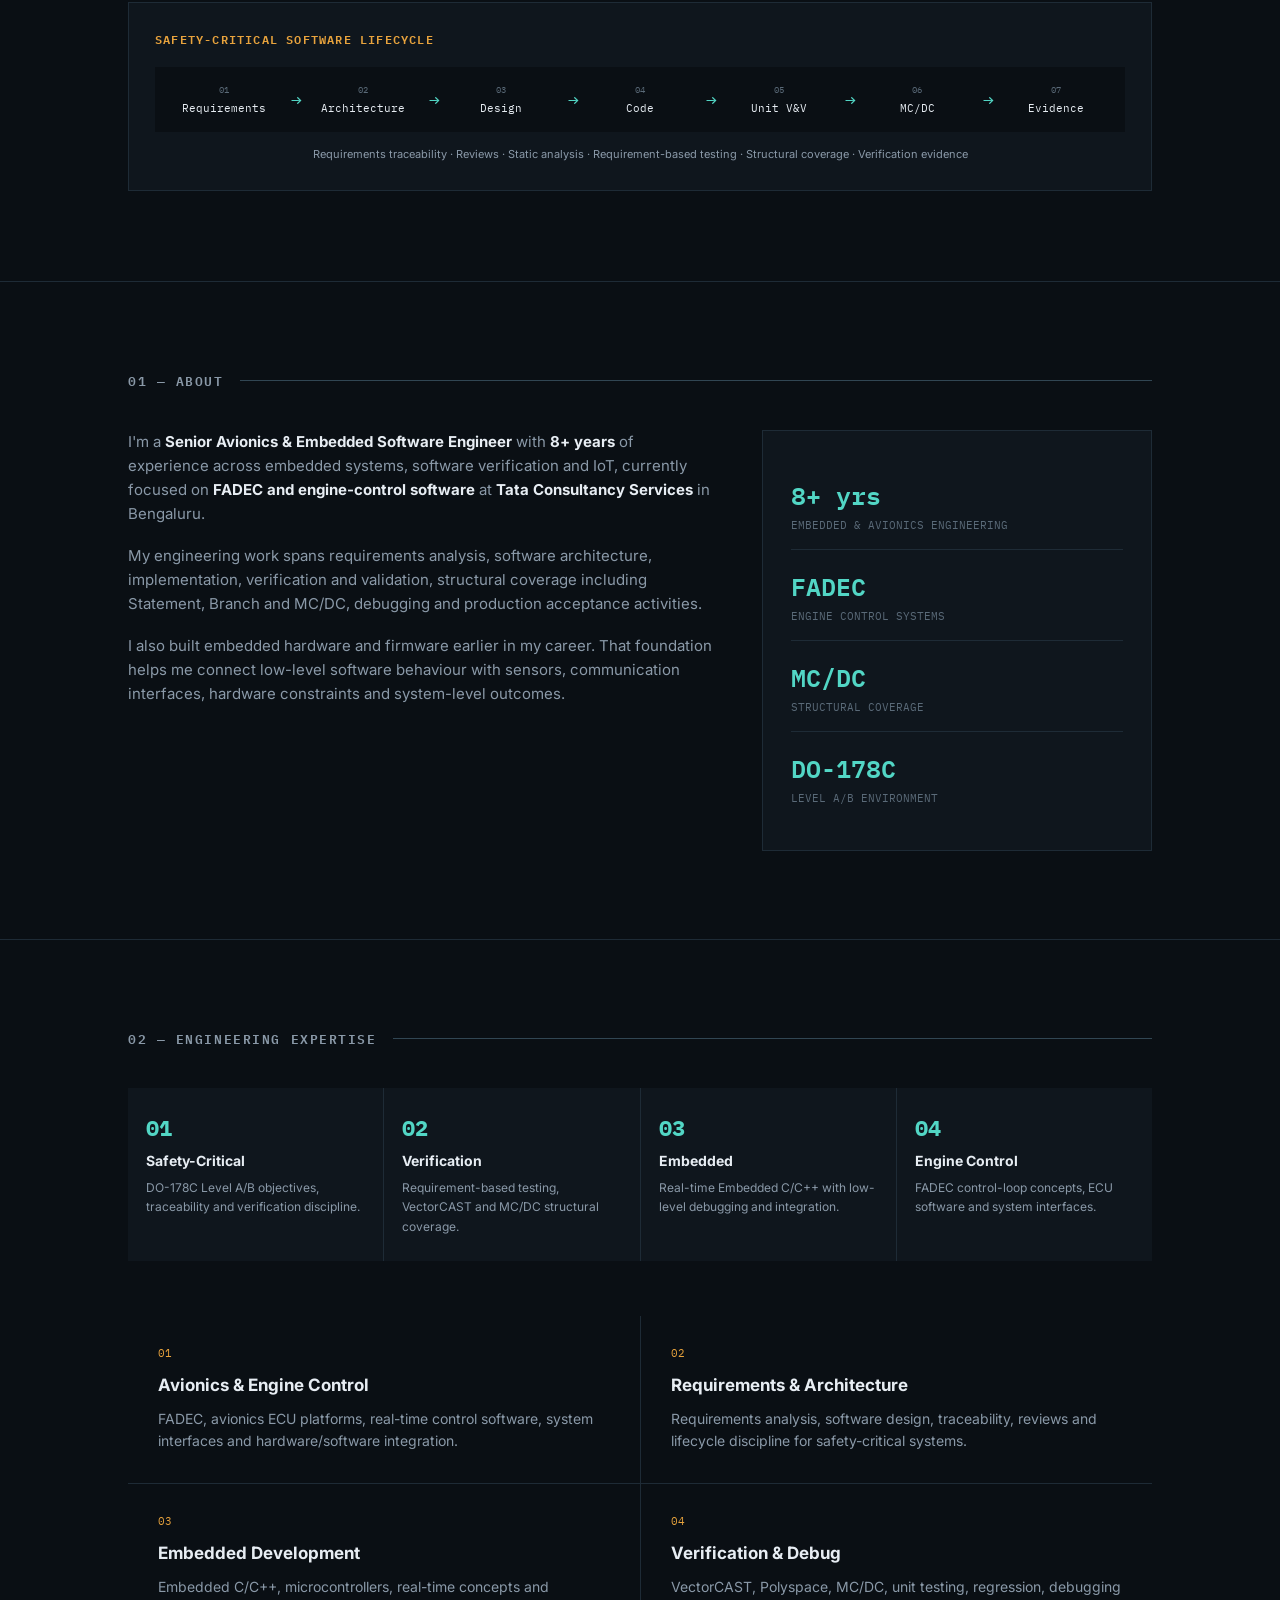
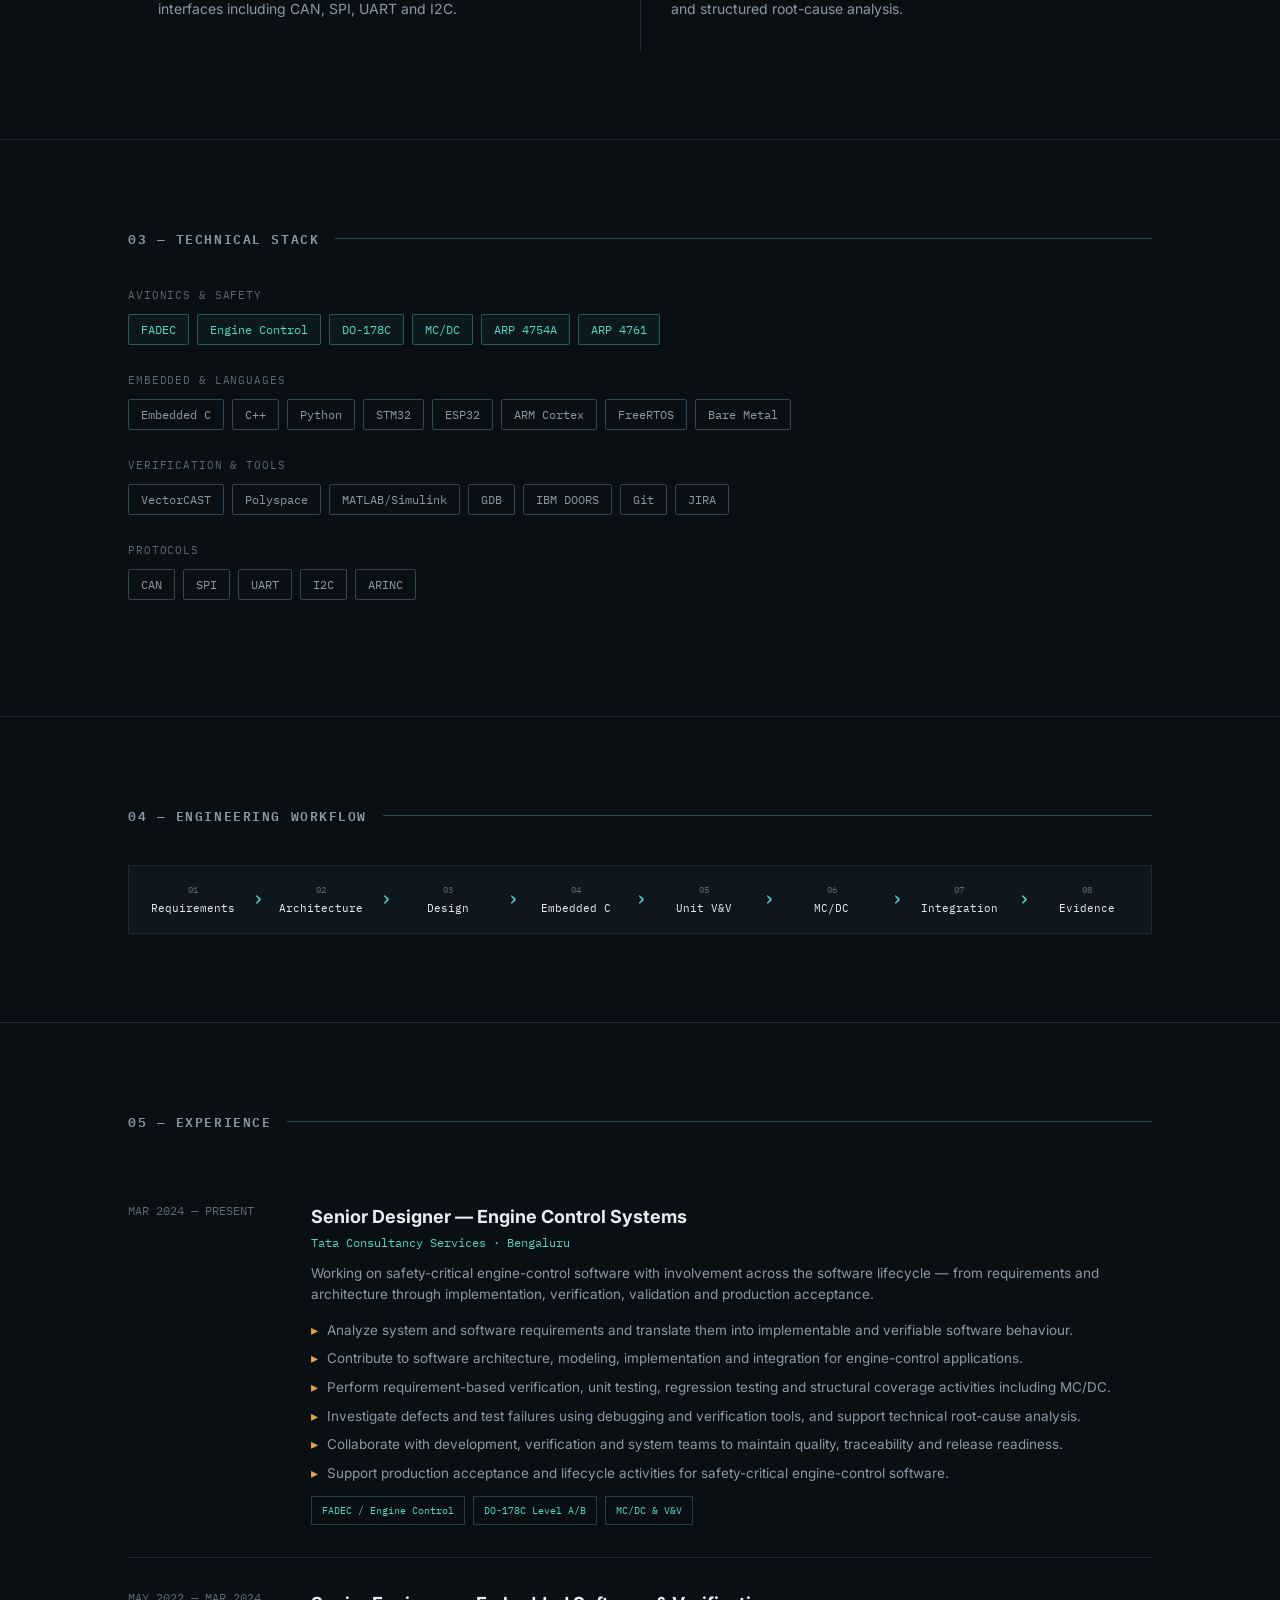
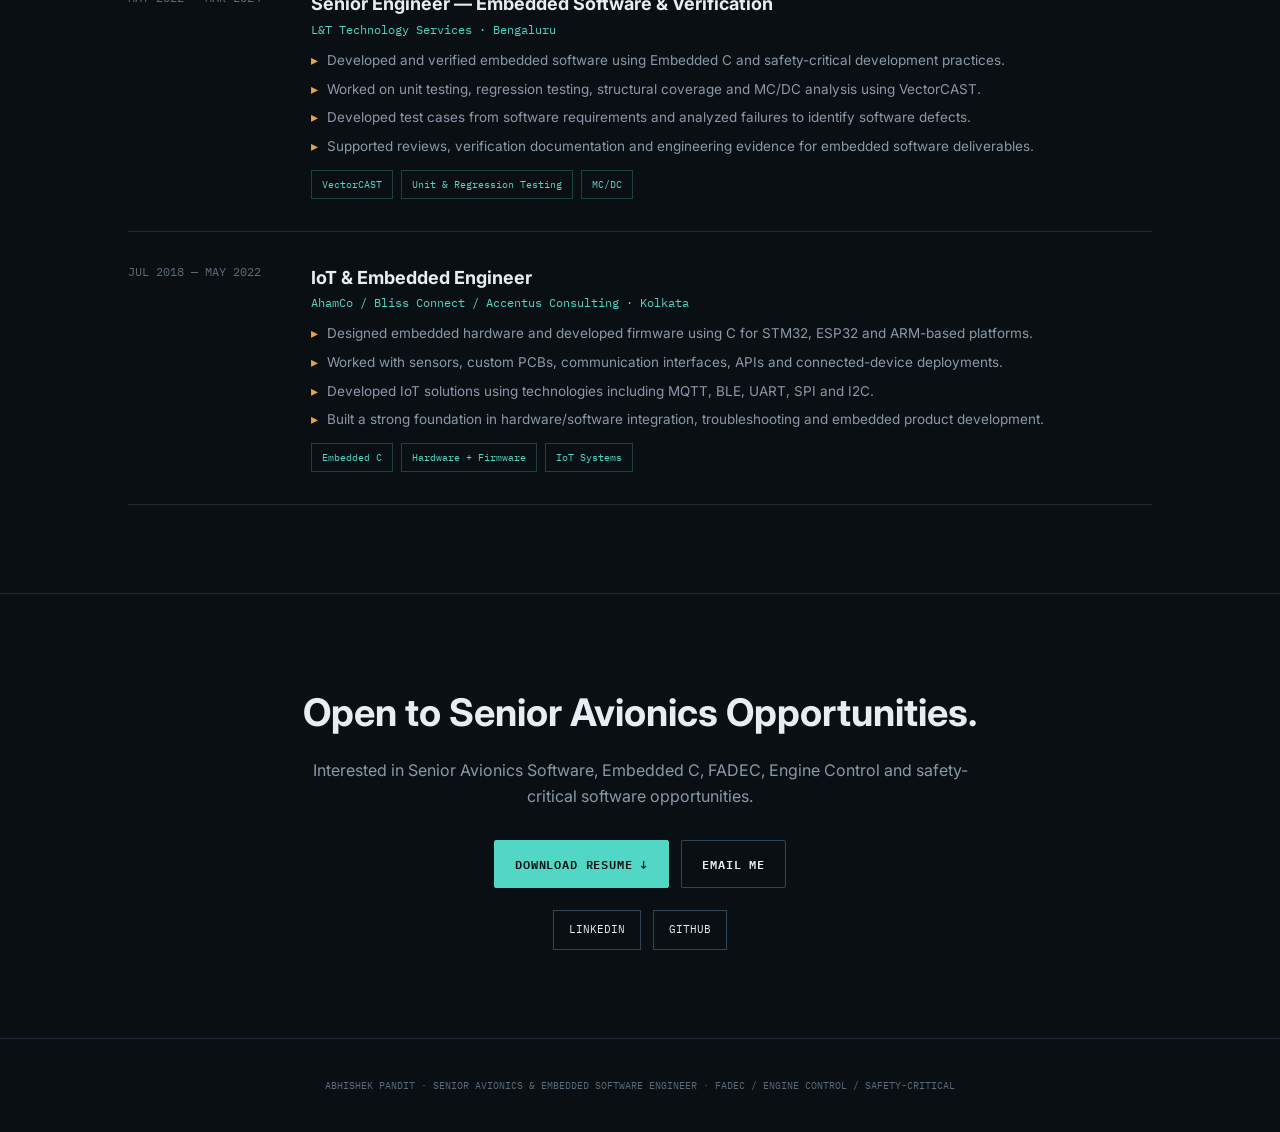
==== commit f2330e10: "Fix FADEC feedback direction and verification layout" ====
--- a/index.html
+++ b/index.html
@@ -19,7 +19,7 @@
 .highlights{display:grid;grid-template-columns:repeat(5,1fr);gap:1px;background:var(--border);margin-top:60px}.highlight{background:var(--panel);padding:22px 16px}.highlight b{display:block;font:700 19px var(--mono);color:var(--cyan)}.highlight span{display:block;color:var(--faint);font:10px var(--mono);text-transform:uppercase;letter-spacing:.05em;margin-top:5px}
 h2{font:600 13px var(--mono);letter-spacing:.12em;text-transform:uppercase;color:var(--dim);margin-bottom:38px;display:flex;align-items:center;gap:16px}h2:after{content:'';height:1px;background:var(--bright);flex:1}
 .loop-wrap{margin-top:65px}.loop-title{text-align:center;font:600 28px var(--mono);letter-spacing:.08em}.loop-title span{color:var(--cyan)}.loop-sub{text-align:center;color:var(--dim);font-size:13px;max-width:780px;margin:8px auto 34px}.control-loop{display:grid;grid-template-columns:minmax(0,1fr) 36px minmax(0,1fr) 36px minmax(0,1fr) 36px minmax(0,1fr);align-items:center}.loop-card{min-width:0;min-height:245px;background:linear-gradient(145deg,rgba(18,34,40,.95),rgba(8,17,22,.98));border:1px solid var(--bright);border-radius:10px;padding:22px 16px;text-align:center}.loop-card.sensor{border-color:#319f92}.loop-card.fadec{border-color:var(--cyan);box-shadow:0 0 28px rgba(82,214,197,.08)}.loop-card.actuator{border-color:#a96817}.loop-card.engine{border-color:#2f72c9}.loop-icon{width:58px;height:58px;margin:0 auto 15px;border:2px solid currentColor;border-radius:14px;display:grid;place-items:center;font:26px var(--mono)}.sensor .loop-icon,.fadec .loop-icon{color:var(--cyan)}.actuator .loop-icon{color:var(--amber)}.engine .loop-icon{color:var(--blue)}.loop-card h3{font:600 17px var(--mono)}.sensor h3,.fadec h3{color:var(--cyan)}.actuator h3{color:var(--amber)}.engine h3{color:var(--blue)}.loop-label{font:10px var(--mono);color:var(--dim);letter-spacing:.08em}.loop-divider{height:2px;width:34px;margin:15px auto;background:currentColor}.loop-desc{font-size:11.5px;color:var(--dim);max-width:190px;margin:auto}.loop-arrow{text-align:center;color:var(--cyan);font:28px var(--mono)}
-.feedback{position:relative;height:92px;margin:34px 9% 0;border-left:2px dashed rgba(82,214,197,.65);border-right:2px dashed rgba(82,214,197,.65);border-bottom:2px dashed rgba(82,214,197,.65);border-radius:0 0 20px 20px}.feedback:before{content:'↑';position:absolute;left:-12px;top:-14px;color:var(--cyan);font:700 24px var(--mono);line-height:1}.feedback:after{content:'↺';position:absolute;right:-14px;top:-14px;color:var(--cyan);font:700 23px var(--mono);line-height:1}.feedback-label{position:absolute;top:105px;left:50%;transform:translateX(-50%);white-space:nowrap;text-align:center}.feedback-label strong{display:block;color:var(--cyan);font:600 12px var(--mono);letter-spacing:.1em}.feedback-label span{color:var(--dim);font-size:11px}.verification-path{margin:44px auto 0;max-width:850px;display:flex;align-items:center;justify-content:center;gap:10px;flex-wrap:wrap}.verification-path span{font:10px var(--mono);text-transform:uppercase;letter-spacing:.05em;color:var(--dim);border:1px solid var(--border);padding:7px 9px;background:var(--panel)}.verification-path .v-arrow{border:0;background:none;color:var(--amber);font-size:16px;padding:0}.verification-note{width:100%;text-align:center;color:var(--faint);font-size:10px;margin-top:3px}
+.feedback{position:relative;height:108px;margin:34px 9% 0;border-left:2px dashed rgba(82,214,197,.65);border-right:2px dashed rgba(82,214,197,.65);border-bottom:2px dashed rgba(82,214,197,.65);border-radius:0 0 20px 20px}.feedback:before{content:'↑';position:absolute;left:-12px;top:-15px;color:var(--cyan);font:700 24px var(--mono);line-height:1}.feedback:after{content:'↓';position:absolute;right:-12px;top:-15px;color:var(--cyan);font:700 24px var(--mono);line-height:1}.feedback-direction{position:absolute;left:50%;bottom:10px;transform:translateX(-50%);white-space:nowrap;color:var(--cyan);font:600 11px var(--mono);letter-spacing:.08em;text-transform:uppercase}.feedback-direction .direction-arrow{color:var(--amber);padding:0 6px}.feedback-label{position:absolute;top:122px;left:50%;transform:translateX(-50%);white-space:nowrap;text-align:center}.feedback-label strong{display:block;color:var(--cyan);font:600 12px var(--mono);letter-spacing:.1em}.feedback-label span{color:var(--dim);font-size:11px}.verification-path{margin:72px auto 0;max-width:850px;display:flex;align-items:center;justify-content:center;gap:10px;flex-wrap:wrap}.verification-path span{font:10px var(--mono);text-transform:uppercase;letter-spacing:.05em;color:var(--dim);border:1px solid var(--border);padding:7px 9px;background:var(--panel)}.verification-path .v-arrow{border:0;background:none;color:var(--amber);font-size:16px;padding:0}.verification-note{width:100%;text-align:center;color:var(--faint);font-size:10px;margin-top:3px}
 .lifecycle{margin-top:125px;border:1px solid var(--border);background:var(--panel);padding:26px}.lifecycle-title{font:600 12px var(--mono);color:var(--amber);letter-spacing:.1em;text-transform:uppercase;margin-bottom:18px}.life-flow{display:grid;grid-template-columns:repeat(7,1fr);align-items:stretch;gap:0;background:var(--border)}.life-step{background:var(--bg);padding:17px 9px;text-align:center;position:relative}.life-step:not(:last-child):after{content:'→';position:absolute;right:-8px;top:22px;color:var(--cyan);z-index:2;font:18px var(--mono)}.life-step small{display:block;color:var(--faint);font:9px var(--mono)}.life-step b{display:block;color:var(--text);font:11px var(--mono);margin-top:6px}.life-note{color:var(--dim);font-size:11px;margin-top:14px;text-align:center}
 .about-grid{display:grid;grid-template-columns:1.5fr 1fr;gap:48px}.about p{color:var(--dim);font-size:15px;margin-bottom:18px}.about strong{color:var(--text)}.panel{border:1px solid var(--border);background:var(--panel);padding:28px}.metric{padding:17px 0;border-bottom:1px solid var(--border)}.metric:last-child{border:0}.metric b{font:600 25px var(--mono);color:var(--cyan)}.metric span{display:block;color:var(--faint);font:11px var(--mono);text-transform:uppercase;margin-top:4px}
 .impact-grid{display:grid;grid-template-columns:repeat(4,1fr);gap:1px;background:var(--border);margin-bottom:55px}.impact{background:var(--panel);padding:25px 18px}.impact-num{font:700 22px var(--mono);color:var(--cyan)}.impact h3{font-size:14px;margin:8px 0 6px}.impact p{font-size:12px;color:var(--dim)}
@@ -29,18 +29,18 @@
 .job{display:grid;grid-template-columns:155px 1fr;gap:28px;padding:32px 0;border-bottom:1px solid var(--border)}.job:first-child{padding-top:0}.period{font:12px var(--mono);color:var(--faint)}.job h3{font-size:18px}.org{font:12px var(--mono);color:var(--cyan);margin:3px 0 13px}.job p,.job li{color:var(--dim);font-size:13.5px}.job ul{list-style:none;display:grid;gap:7px}.job li{padding-left:16px;position:relative}.job li:before{content:'▸';position:absolute;left:0;color:var(--amber)}.achievement{display:inline-block;margin:12px 8px 0 0;padding:7px 10px;border:1px solid rgba(82,214,197,.25);font:10px var(--mono);color:var(--cyan)}
 .contact{text-align:center;max-width:680px;margin:auto}.contact h3{font-size:38px;margin-bottom:16px}.contact p{color:var(--dim);margin-bottom:30px}.contact-links{display:flex;justify-content:center;gap:12px;flex-wrap:wrap}.contact-links a{font:11px var(--mono);text-transform:uppercase;text-decoration:none;border:1px solid var(--bright);padding:11px 15px;min-height:40px}.contact-links a:hover{color:var(--cyan);border-color:var(--cyan)}footer{padding:40px 0;text-align:center;color:var(--faint);font:10px var(--mono)}
 @media(max-width:1024px){.wrap{padding-left:24px;padding-right:24px}.navlinks{gap:18px}.highlights{grid-template-columns:repeat(3,1fr)}.control-loop{grid-template-columns:repeat(2,minmax(0,1fr));gap:14px}.loop-arrow{display:none}.loop-card{min-height:220px}.feedback{margin-left:18%;margin-right:18%}.life-flow{grid-template-columns:repeat(4,1fr)}.life-step:nth-child(4):after{display:none}.workflow{grid-template-columns:repeat(4,1fr)}.step:nth-child(4):after,.step:nth-child(8):after{display:none}.impact-grid{grid-template-columns:repeat(2,1fr)}}
-@media(max-width:768px){html{scroll-padding-top:118px}section{padding:68px 0}nav .wrap{min-height:74px;flex-direction:column;align-items:flex-start;justify-content:center;padding:10px 24px;gap:8px}.navlinks{width:100%;display:flex;gap:18px;overflow-x:auto;scrollbar-width:none;-webkit-overflow-scrolling:touch}.navlinks::-webkit-scrollbar{display:none}.navlinks a{font-size:10px}.hero{padding:132px 0 64px}.hero h1{font-size:clamp(34px,9vw,48px)}.hero-sub{font-size:15px}.actions{width:100%}.actions .btn{flex:1 1 190px}.highlights{grid-template-columns:repeat(2,1fr);margin-top:42px}.highlight{padding:18px 12px}.about-grid{grid-template-columns:1fr;gap:28px}.section-grid{grid-template-columns:1fr}.impact-grid{grid-template-columns:repeat(2,1fr)}.life-flow{grid-template-columns:repeat(2,1fr)}.life-step:nth-child(2n):after{display:none}.workflow{grid-template-columns:repeat(2,1fr)}.step:nth-child(2):after,.step:nth-child(4):after,.step:nth-child(6):after,.step:nth-child(8):after{display:none}.job{grid-template-columns:1fr;gap:8px;padding:26px 0}.period{font-size:10px}.feedback{height:70px;margin-left:8%;margin-right:8%}.feedback-label{top:82px;white-space:normal;width:min(90%,420px)}.lifecycle{margin-top:110px}.contact h3{font-size:32px}.verification-path{margin-top:48px}}
-@media(max-width:520px){.wrap{padding-left:16px;padding-right:16px}.hero{padding-top:136px}.eyebrow{font-size:10px;letter-spacing:.11em}.hero-sub{font-size:14px;margin-top:18px}.hero-badges{gap:6px;margin-bottom:24px}.hero-badge{font-size:8px;padding:6px 8px}.actions{gap:9px}.actions .btn{width:100%;flex-basis:100%}.highlights{grid-template-columns:1fr 1fr}.highlight b{font-size:16px}.highlight span{font-size:8px}.loop-wrap{margin-top:50px}.loop-title{font-size:21px}.loop-sub{font-size:12px}.control-loop{grid-template-columns:1fr}.loop-card{min-height:0;padding:20px 14px}.loop-desc{max-width:260px}.feedback{margin-top:20px;height:58px;margin-left:10%;margin-right:10%}.feedback-label{top:70px;font-size:10px}.feedback-label strong{font-size:10px}.verification-path{margin-top:48px;gap:6px}.verification-path span{font-size:8px;padding:6px}.verification-path .v-arrow{font-size:13px}.lifecycle{margin-top:105px;padding:18px 12px}.life-flow{grid-template-columns:1fr}.life-step:not(:last-child):after{content:'↓';right:auto;left:50%;top:auto;bottom:-11px;transform:translateX(-50%)}.life-step:nth-child(2n):after{display:block}.impact-grid{grid-template-columns:1fr}.impact{padding:21px 16px}h2{font-size:11px;gap:10px}.card{padding:24px 20px}.chip{font-size:10px;padding:6px 9px}.workflow{grid-template-columns:1fr 1fr}.step{padding:15px 6px}.step b{font-size:10px}.job h3{font-size:17px}.job p,.job li{font-size:13px}.achievement{font-size:9px}.contact h3{font-size:28px}.contact-links a{flex:1 1 120px}footer{font-size:8px;padding:30px 16px}}
+@media(max-width:768px){html{scroll-padding-top:118px}section{padding:68px 0}nav .wrap{min-height:74px;flex-direction:column;align-items:flex-start;justify-content:center;padding:10px 24px;gap:8px}.navlinks{width:100%;display:flex;gap:18px;overflow-x:auto;scrollbar-width:none;-webkit-overflow-scrolling:touch}.navlinks::-webkit-scrollbar{display:none}.navlinks a{font-size:10px}.hero{padding:132px 0 64px}.hero h1{font-size:clamp(34px,9vw,48px)}.hero-sub{font-size:15px}.actions{width:100%}.actions .btn{flex:1 1 190px}.highlights{grid-template-columns:repeat(2,1fr);margin-top:42px}.highlight{padding:18px 12px}.about-grid{grid-template-columns:1fr;gap:28px}.section-grid{grid-template-columns:1fr}.impact-grid{grid-template-columns:repeat(2,1fr)}.life-flow{grid-template-columns:repeat(2,1fr)}.life-step:nth-child(2n):after{display:none}.workflow{grid-template-columns:repeat(2,1fr)}.step:nth-child(2):after,.step:nth-child(4):after,.step:nth-child(6):after,.step:nth-child(8):after{display:none}.job{grid-template-columns:1fr;gap:8px;padding:26px 0}.period{font-size:10px}.feedback{height:86px;margin-left:8%;margin-right:8%}.feedback-direction{font-size:9px;bottom:8px}.feedback-label{top:98px;white-space:normal;width:min(90%,420px)}.lifecycle{margin-top:125px}.contact h3{font-size:32px}.verification-path{margin-top:78px}}
+@media(max-width:520px){.wrap{padding-left:16px;padding-right:16px}.hero{padding-top:136px}.eyebrow{font-size:10px;letter-spacing:.11em}.hero-sub{font-size:14px;margin-top:18px}.hero-badges{gap:6px;margin-bottom:24px}.hero-badge{font-size:8px;padding:6px 8px}.actions{gap:9px}.actions .btn{width:100%;flex-basis:100%}.highlights{grid-template-columns:1fr 1fr}.highlight b{font-size:16px}.highlight span{font-size:8px}.loop-wrap{margin-top:50px}.loop-title{font-size:21px}.loop-sub{font-size:12px}.control-loop{grid-template-columns:1fr}.loop-card{min-height:0;padding:20px 14px}.loop-desc{max-width:260px}.feedback{margin-top:20px;height:70px;margin-left:10%;margin-right:10%}.feedback-direction{font-size:8px;bottom:6px}.feedback-label{top:82px;font-size:10px}.feedback-label strong{font-size:10px}.verification-path{margin-top:76px;gap:6px}.verification-path span{font-size:8px;padding:6px}.verification-path .v-arrow{font-size:13px}.lifecycle{margin-top:115px;padding:18px 12px}.life-flow{grid-template-columns:1fr}.life-step:not(:last-child):after{content:'↓';right:auto;left:50%;top:auto;bottom:-11px;transform:translateX(-50%)}.life-step:nth-child(2n):after{display:block}.impact-grid{grid-template-columns:1fr}.impact{padding:21px 16px}h2{font-size:11px;gap:10px}.card{padding:24px 20px}.chip{font-size:10px;padding:6px 9px}.workflow{grid-template-columns:1fr 1fr}.step{padding:15px 6px}.step b{font-size:10px}.job h3{font-size:17px}.job p,.job li{font-size:13px}.achievement{font-size:9px}.contact h3{font-size:28px}.contact-links a{flex:1 1 120px}footer{font-size:8px;padding:30px 16px}}
 @media(max-width:360px){.highlights{grid-template-columns:1fr}.hero h1{font-size:32px}.navlinks{gap:14px}}
 @media(prefers-reduced-motion:reduce){html{scroll-behavior:auto}}
 </style>
 </head>
 <body>
 <nav><div class="wrap"><a class="logo" href="#top" aria-label="Abhishek Pandit home">ABHISHEK PANDIT</a><ul class="navlinks"><li><a href="#about">About</a></li><li><a href="#expertise">Expertise</a></li><li><a href="#skills">Skills</a></li><li><a href="#experience">Experience</a></li><li><a href="#contact">Contact</a></li></ul></div></nav>
-<header class="hero" id="top"><div class="wrap"><div class="eyebrow">Senior Avionics & Embedded Software Engineer · Safety-Critical Systems</div><h1>I build the software that keeps <span class="accent">closed-loop control</span> honest — from sensor to engine.</h1><p class="hero-sub"><strong>8+ years</strong> across embedded systems, software verification and avionics, now focused on FADEC and engine-control software at Tata Consultancy Services. Requirements to verification, with traceability and engineering discipline throughout.</p><div class="hero-badges"><span class="hero-badge">DO-178C · Level A/B</span><span class="hero-badge">FADEC · Engine Control</span><span class="hero-badge">Embedded C · Real-Time</span><span class="hero-badge">MC/DC · V&amp;V</span></div><div class="actions"><a class="btn primary" href="#contact">Get in touch</a><a class="btn" href="https://github.com/abhijarvis" target="_blank" rel="noopener">View GitHub</a><a class="btn" href="Abhishek_Pandit_Senior_Avionics_Embedded_Software_Engineer.pdf" download>Download Resume ↓</a></div><div class="highlights"><div class="highlight"><b>8+ Years</b><span>Experience</span></div><div class="highlight"><b>FADEC</b><span>Engine Control</span></div><div class="highlight"><b>DO-178C</b><span>Level A/B</span></div><div class="highlight"><b>Embedded C</b><span>Real-Time Software</span></div><div class="highlight"><b>MC/DC</b><span>Structural Coverage</span></div></div>
-<div class="loop-wrap"><div class="loop-title"><span>FADEC</span> CONTROL LOOP</div><p class="loop-sub">The control path commands the engine; the feedback path closes the loop by measuring response and feeding verified state back toward the next control cycle.</p><div class="control-loop"><div class="loop-card sensor"><div class="loop-icon">⌁</div><h3>SENSORS</h3><div class="loop-label">ENGINE STATE</div><div class="loop-divider"></div><p class="loop-desc">Measure temperature, pressure, speed and other engine parameters.</p></div><div class="loop-arrow">→</div><div class="loop-card fadec"><div class="loop-icon">▣</div><h3>FADEC</h3><div class="loop-label">CONTROL LOGIC</div><div class="loop-divider"></div><p class="loop-desc">Processes sensor data and executes control algorithms.</p></div><div class="loop-arrow">→</div><div class="loop-card actuator"><div class="loop-icon">⚙</div><h3>ACTUATOR</h3><div class="loop-label">COMMAND</div><div class="loop-divider"></div><p class="loop-desc">Converts FADEC commands into physical control actions.</p></div><div class="loop-arrow">→</div><div class="loop-card engine"><div class="loop-icon">◉</div><h3>ENGINE</h3><div class="loop-label">RESPONSE</div><div class="loop-divider"></div><p class="loop-desc">Responds to commands and produces the required operating state.</p></div></div><div class="feedback"><div class="feedback-label"><strong>↑ FEEDBACK &amp; MONITORING ↺</strong><span>Measured engine response returns toward the next control cycle.</span></div></div><div class="verification-path" aria-label="Safety critical verification path"><span>Requirements</span><span class="v-arrow">→</span><span>Test Cases</span><span class="v-arrow">→</span><span>Verification</span><span class="v-arrow">→</span><span>Evidence</span><div class="verification-note">Verification is shown as a parallel engineering activity supporting the control loop, not as a physical engine feedback signal.</div></div>
+<header class="hero" id="top"><div class="wrap"><div class="eyebrow">Senior Avionics &amp; Embedded Software Engineer · Safety-Critical Systems</div><h1>I build the software that keeps <span class="accent">closed-loop control</span> honest — from sensor to engine.</h1><p class="hero-sub"><strong>8+ years</strong> across embedded systems, software verification and avionics, now focused on FADEC and engine-control software at Tata Consultancy Services. Requirements to verification, with traceability and engineering discipline throughout.</p><div class="hero-badges"><span class="hero-badge">DO-178C · Level A/B</span><span class="hero-badge">FADEC · Engine Control</span><span class="hero-badge">Embedded C · Real-Time</span><span class="hero-badge">MC/DC · V&amp;V</span></div><div class="actions"><a class="btn primary" href="#contact">Get in touch</a><a class="btn" href="https://github.com/abhijarvis" target="_blank" rel="noopener">View GitHub</a><a class="btn" href="Abhishek_Pandit_Senior_Avionics_Embedded_Software_Engineer.pdf" download>Download Resume ↓</a></div><div class="highlights"><div class="highlight"><b>8+ Years</b><span>Experience</span></div><div class="highlight"><b>FADEC</b><span>Engine Control</span></div><div class="highlight"><b>DO-178C</b><span>Level A/B</span></div><div class="highlight"><b>Embedded C</b><span>Real-Time Software</span></div><div class="highlight"><b>MC/DC</b><span>Structural Coverage</span></div></div>
+<div class="loop-wrap"><div class="loop-title"><span>FADEC</span> CONTROL LOOP</div><p class="loop-sub">The control path commands the engine; the feedback path closes the loop by measuring response and feeding verified state back toward the next control cycle.</p><div class="control-loop"><div class="loop-card sensor"><div class="loop-icon">⌁</div><h3>SENSORS</h3><div class="loop-label">ENGINE STATE</div><div class="loop-divider"></div><p class="loop-desc">Measure temperature, pressure, speed and other engine parameters.</p></div><div class="loop-arrow">→</div><div class="loop-card fadec"><div class="loop-icon">▣</div><h3>FADEC</h3><div class="loop-label">CONTROL LOGIC</div><div class="loop-divider"></div><p class="loop-desc">Processes sensor data and executes control algorithms.</p></div><div class="loop-arrow">→</div><div class="loop-card actuator"><div class="loop-icon">⚙</div><h3>ACTUATOR</h3><div class="loop-label">COMMAND</div><div class="loop-divider"></div><p class="loop-desc">Converts FADEC commands into physical control actions.</p></div><div class="loop-arrow">→</div><div class="loop-card engine"><div class="loop-icon">◉</div><h3>ENGINE</h3><div class="loop-label">RESPONSE</div><div class="loop-divider"></div><p class="loop-desc">Responds to commands and produces the required operating state.</p></div></div><div class="feedback"><div class="feedback-direction"><span>ENGINE</span><span class="direction-arrow">↓</span><span>FEEDBACK</span><span class="direction-arrow">←</span><span>SENSORS</span><span class="direction-arrow">↑</span></div><div class="feedback-label"><strong>FEEDBACK &amp; MONITORING</strong><span>Engine response is measured and returned to the sensor/input stage for the next control cycle.</span></div></div><div class="verification-path" aria-label="Safety critical verification path"><span>Requirements</span><span class="v-arrow">→</span><span>Test Cases</span><span class="v-arrow">→</span><span>Verification</span><span class="v-arrow">→</span><span>Evidence</span><div class="verification-note">Verification is shown as a parallel engineering activity supporting the control loop, not as a physical engine feedback signal.</div></div>
 <div class="lifecycle"><div class="lifecycle-title">Safety-Critical Software Lifecycle</div><div class="life-flow"><div class="life-step"><small>01</small><b>Requirements</b></div><div class="life-step"><small>02</small><b>Architecture</b></div><div class="life-step"><small>03</small><b>Design</b></div><div class="life-step"><small>04</small><b>Code</b></div><div class="life-step"><small>05</small><b>Unit V&amp;V</b></div><div class="life-step"><small>06</small><b>MC/DC</b></div><div class="life-step"><small>07</small><b>Evidence</b></div></div><p class="life-note">Requirements traceability · Reviews · Static analysis · Requirement-based testing · Structural coverage · Verification evidence</p></div></div></div></header>
-<section id="about"><div class="wrap"><h2>01 — About</h2><div class="about-grid"><div class="about"><p>I'm a <strong>Senior Avionics & Embedded Software Engineer</strong> with <strong>8+ years</strong> of experience across embedded systems, software verification and IoT, currently focused on <strong>FADEC and engine-control software</strong> at <strong>Tata Consultancy Services</strong> in Bengaluru.</p><p>My engineering work spans requirements analysis, software architecture, implementation, verification and validation, structural coverage including Statement, Branch and MC/DC, debugging and production acceptance activities.</p><p>I also built embedded hardware and firmware earlier in my career. That foundation helps me connect low-level software behaviour with sensors, communication interfaces, hardware constraints and system-level outcomes.</p></div><div class="panel"><div class="metric"><b>8+ yrs</b><span>Embedded &amp; avionics engineering</span></div><div class="metric"><b>FADEC</b><span>Engine control systems</span></div><div class="metric"><b>MC/DC</b><span>Structural coverage</span></div><div class="metric"><b>DO-178C</b><span>Level A/B environment</span></div></div></div></div></section>
+<section id="about"><div class="wrap"><h2>01 — About</h2><div class="about-grid"><div class="about"><p>I'm a <strong>Senior Avionics &amp; Embedded Software Engineer</strong> with <strong>8+ years</strong> of experience across embedded systems, software verification and IoT, currently focused on <strong>FADEC and engine-control software</strong> at <strong>Tata Consultancy Services</strong> in Bengaluru.</p><p>My engineering work spans requirements analysis, software architecture, implementation, verification and validation, structural coverage including Statement, Branch and MC/DC, debugging and production acceptance activities.</p><p>I also built embedded hardware and firmware earlier in my career. That foundation helps me connect low-level software behaviour with sensors, communication interfaces, hardware constraints and system-level outcomes.</p></div><div class="panel"><div class="metric"><b>8+ yrs</b><span>Embedded &amp; avionics engineering</span></div><div class="metric"><b>FADEC</b><span>Engine control systems</span></div><div class="metric"><b>MC/DC</b><span>Structural coverage</span></div><div class="metric"><b>DO-178C</b><span>Level A/B environment</span></div></div></div></div></section>
 <section id="expertise"><div class="wrap"><h2>02 — Engineering Expertise</h2><div class="impact-grid"><div class="impact"><div class="impact-num">01</div><h3>Safety-Critical</h3><p>DO-178C Level A/B objectives, traceability and verification discipline.</p></div><div class="impact"><div class="impact-num">02</div><h3>Verification</h3><p>Requirement-based testing, VectorCAST and MC/DC structural coverage.</p></div><div class="impact"><div class="impact-num">03</div><h3>Embedded</h3><p>Real-time Embedded C/C++ with low-level debugging and integration.</p></div><div class="impact"><div class="impact-num">04</div><h3>Engine Control</h3><p>FADEC control-loop concepts, ECU software and system interfaces.</p></div></div><div class="section-grid"><div class="card"><div class="card-num">01</div><h3>Avionics &amp; Engine Control</h3><p>FADEC, avionics ECU platforms, real-time control software, system interfaces and hardware/software integration.</p></div><div class="card"><div class="card-num">02</div><h3>Requirements &amp; Architecture</h3><p>Requirements analysis, software design, traceability, reviews and lifecycle discipline for safety-critical systems.</p></div><div class="card"><div class="card-num">03</div><h3>Embedded Development</h3><p>Embedded C/C++, microcontrollers, real-time concepts and interfaces including CAN, SPI, UART and I2C.</p></div><div class="card"><div class="card-num">04</div><h3>Verification &amp; Debug</h3><p>VectorCAST, Polyspace, MC/DC, unit testing, regression, debugging and structured root-cause analysis.</p></div></div></div></section>
 <section id="skills"><div class="wrap"><h2>03 — Technical Stack</h2><div class="skill"><div class="skill-label">Avionics &amp; Safety</div><div class="chips"><span class="chip domain">FADEC</span><span class="chip domain">Engine Control</span><span class="chip domain">DO-178C</span><span class="chip domain">MC/DC</span><span class="chip domain">ARP 4754A</span><span class="chip domain">ARP 4761</span></div></div><div class="skill"><div class="skill-label">Embedded &amp; Languages</div><div class="chips"><span class="chip">Embedded C</span><span class="chip">C++</span><span class="chip">Python</span><span class="chip">STM32</span><span class="chip">ESP32</span><span class="chip">ARM Cortex</span><span class="chip">FreeRTOS</span><span class="chip">Bare Metal</span></div></div><div class="skill"><div class="skill-label">Verification &amp; Tools</div><div class="chips"><span class="chip">VectorCAST</span><span class="chip">Polyspace</span><span class="chip">MATLAB/Simulink</span><span class="chip">GDB</span><span class="chip">IBM DOORS</span><span class="chip">Git</span><span class="chip">JIRA</span></div></div><div class="skill"><div class="skill-label">Protocols</div><div class="chips"><span class="chip">CAN</span><span class="chip">SPI</span><span class="chip">UART</span><span class="chip">I2C</span><span class="chip">ARINC</span></div></div></div></section>
 <section><div class="wrap"><h2>04 — Engineering Workflow</h2><div class="workflow"><div class="step"><small>01</small><b>Requirements</b></div><div class="step"><small>02</small><b>Architecture</b></div><div class="step"><small>03</small><b>Design</b></div><div class="step"><small>04</small><b>Embedded C</b></div><div class="step"><small>05</small><b>Unit V&amp;V</b></div><div class="step"><small>06</small><b>MC/DC</b></div><div class="step"><small>07</small><b>Integration</b></div><div class="step"><small>08</small><b>Evidence</b></div></div></div></section>
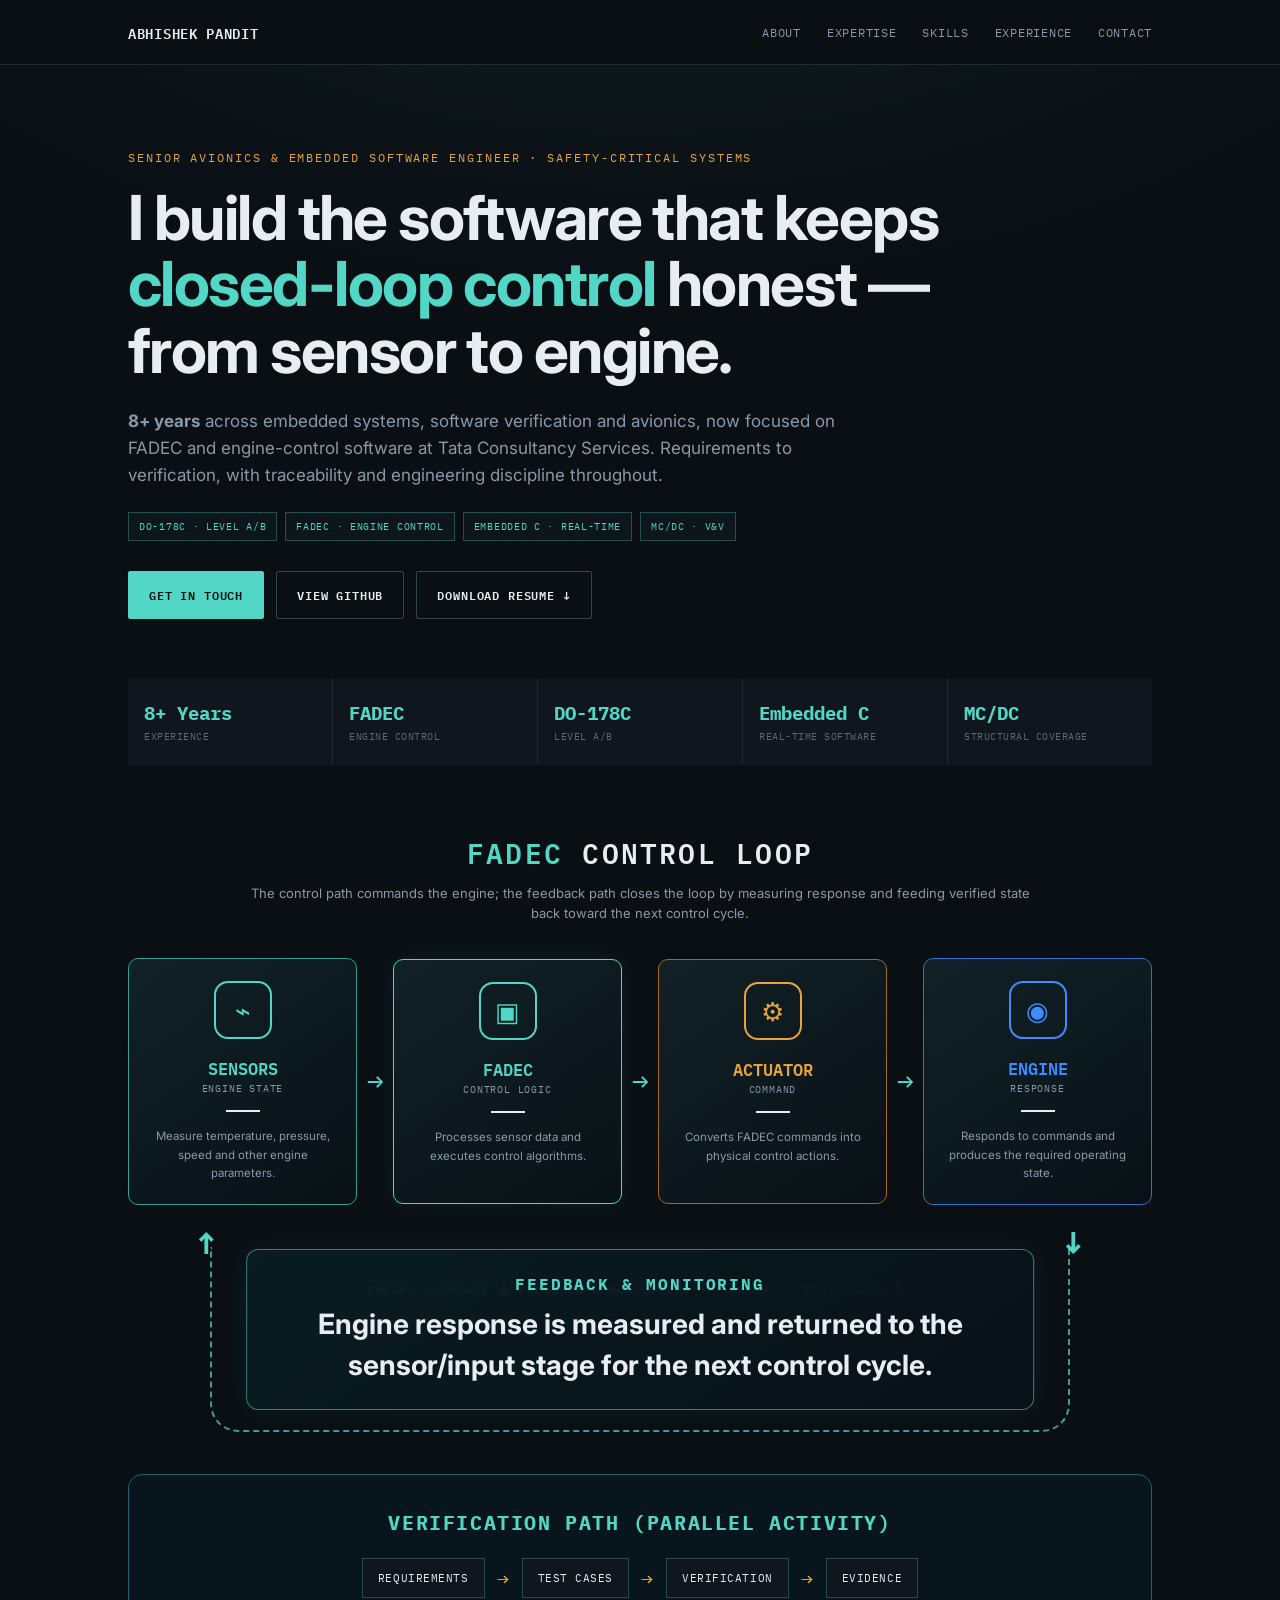
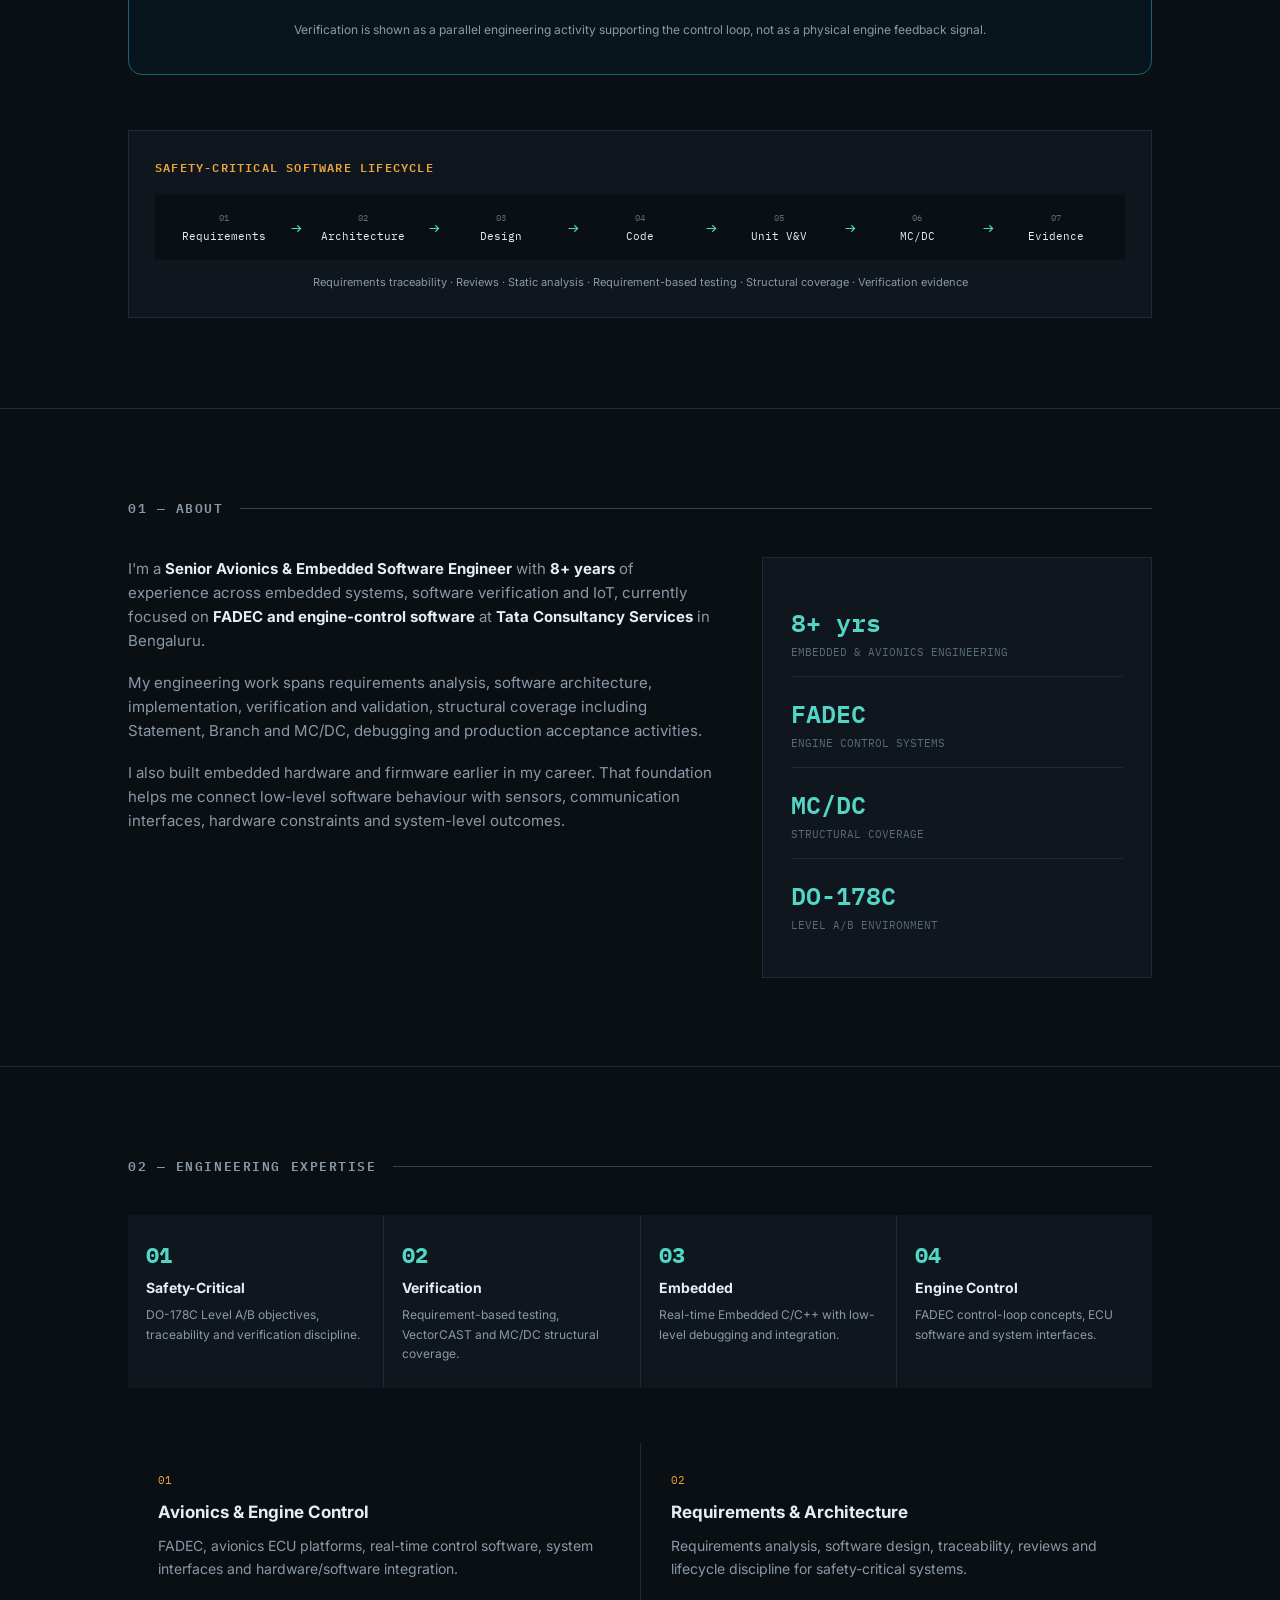
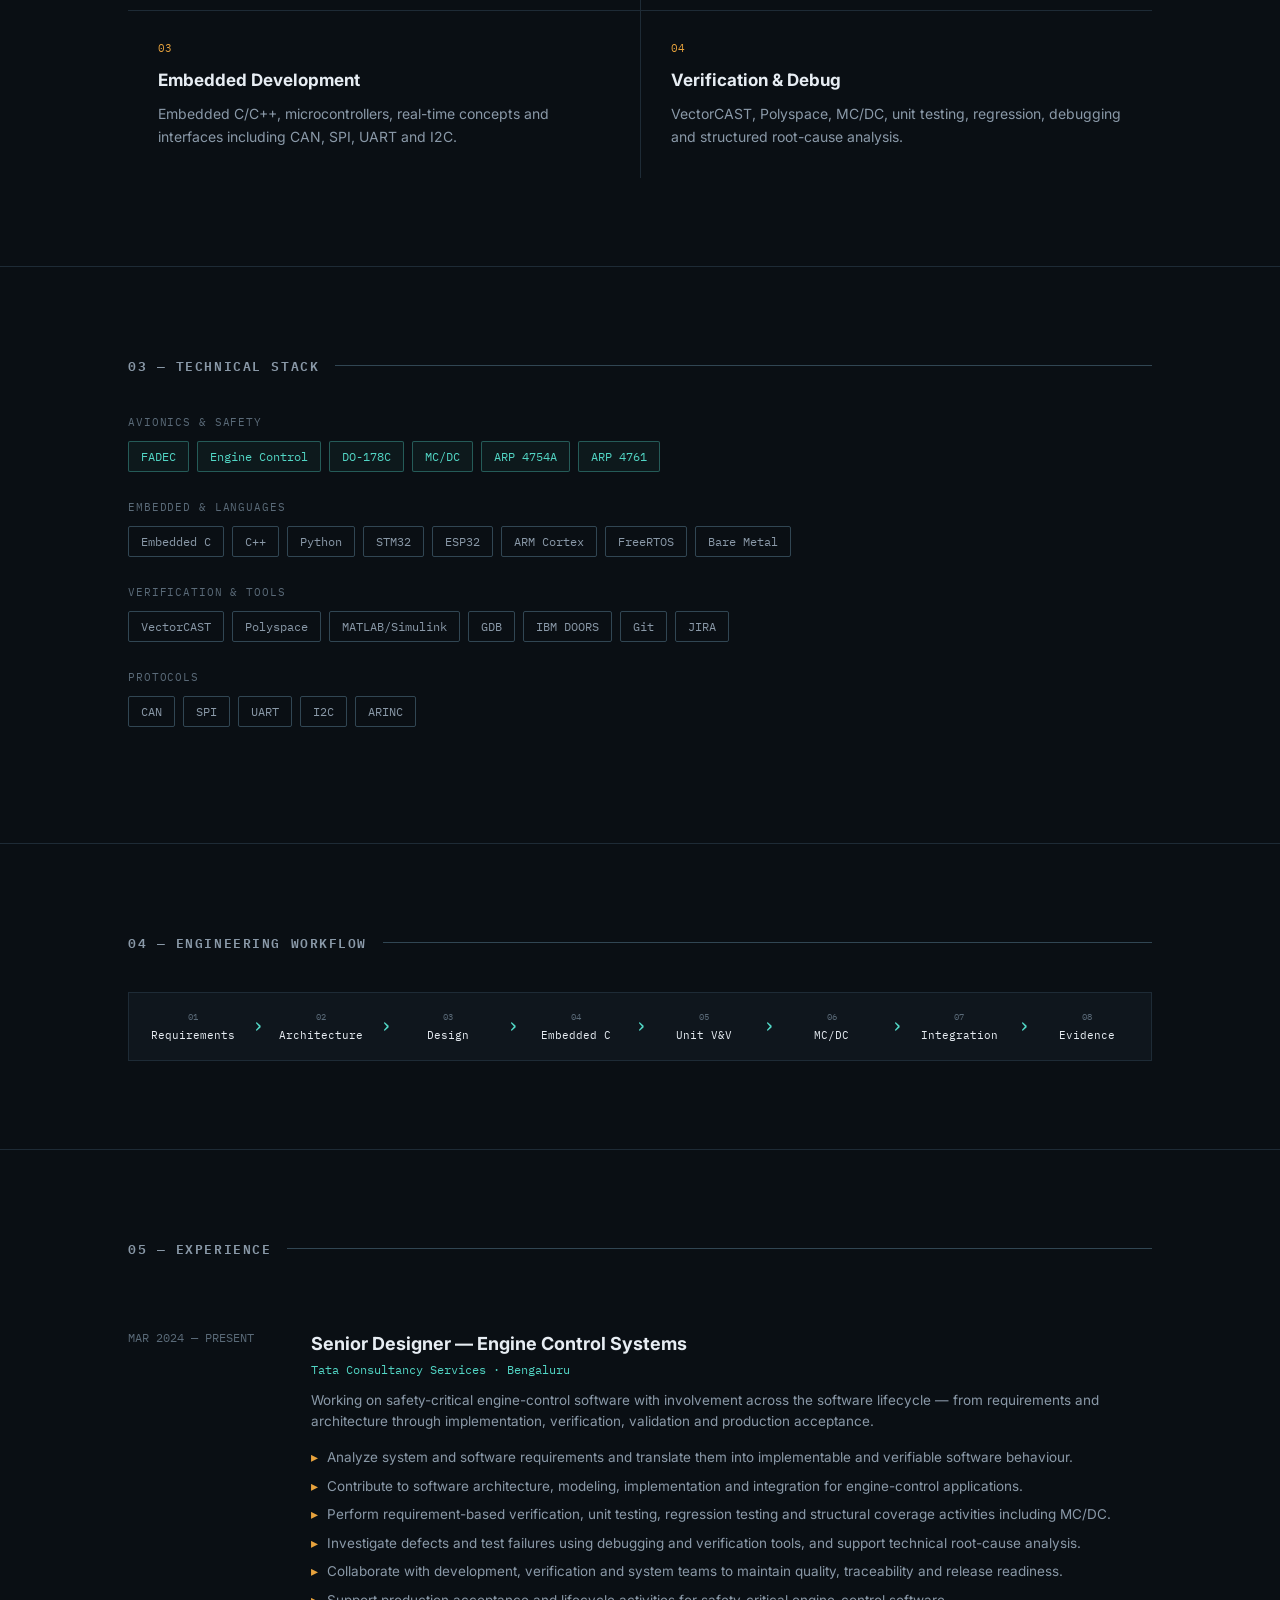
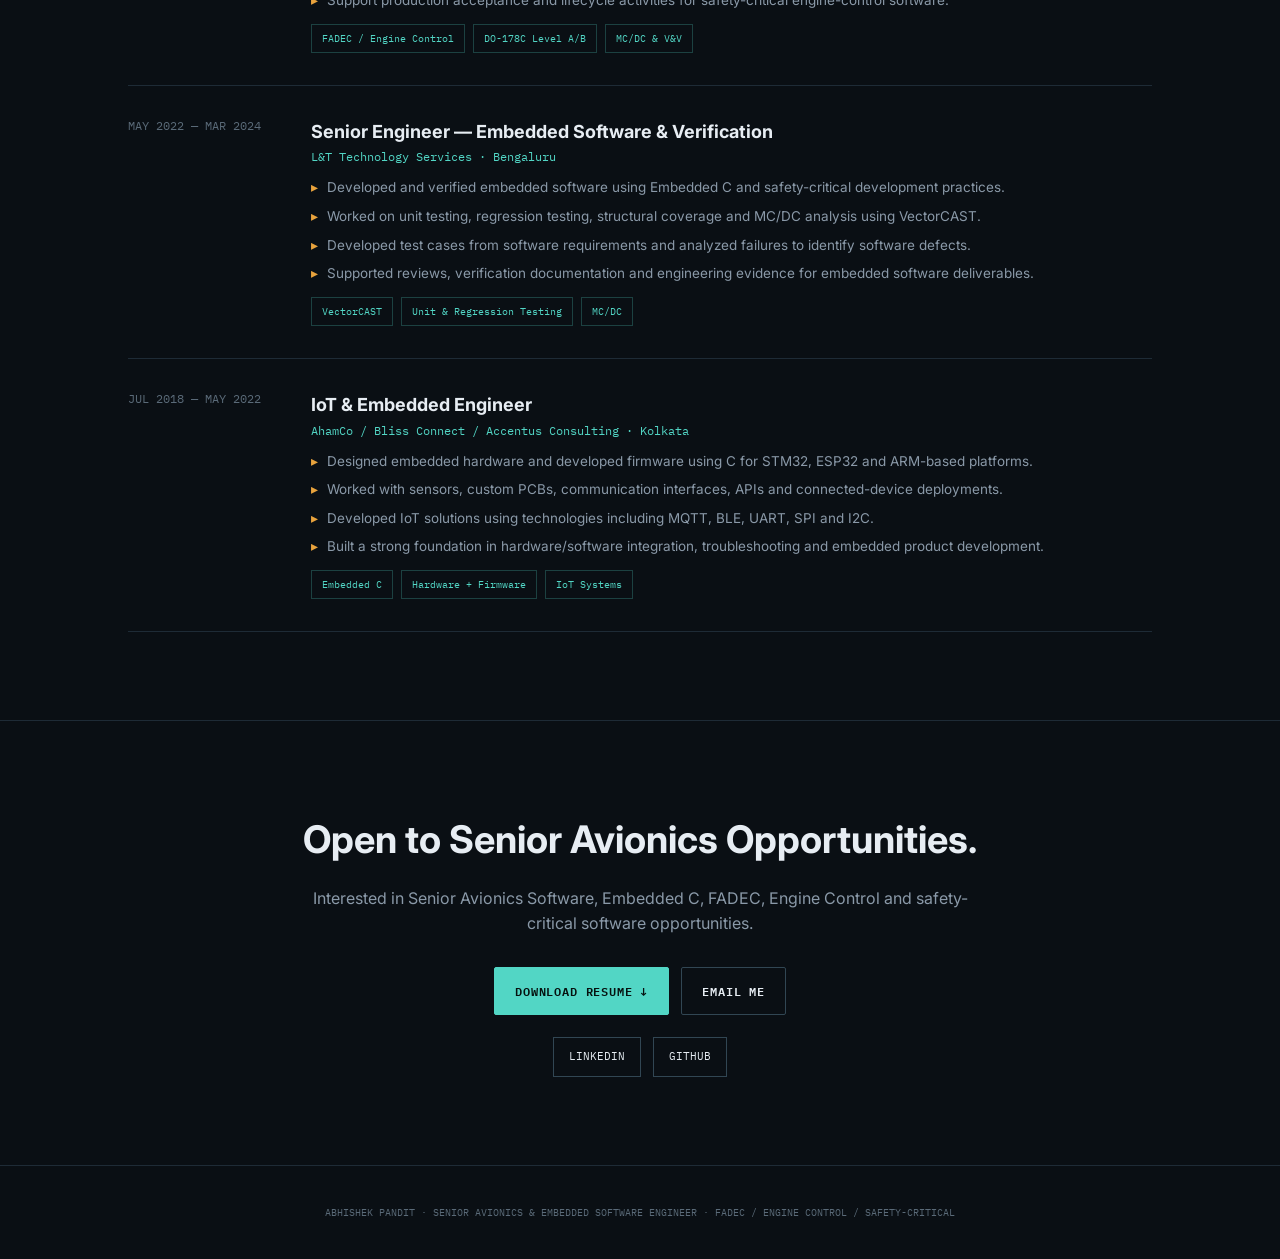
==== commit c1465543: "Make FADEC feedback and verification section clearer and larger" ====
--- a/index.html
+++ b/index.html
@@ -19,8 +19,8 @@
 .highlights{display:grid;grid-template-columns:repeat(5,1fr);gap:1px;background:var(--border);margin-top:60px}.highlight{background:var(--panel);padding:22px 16px}.highlight b{display:block;font:700 19px var(--mono);color:var(--cyan)}.highlight span{display:block;color:var(--faint);font:10px var(--mono);text-transform:uppercase;letter-spacing:.05em;margin-top:5px}
 h2{font:600 13px var(--mono);letter-spacing:.12em;text-transform:uppercase;color:var(--dim);margin-bottom:38px;display:flex;align-items:center;gap:16px}h2:after{content:'';height:1px;background:var(--bright);flex:1}
 .loop-wrap{margin-top:65px}.loop-title{text-align:center;font:600 28px var(--mono);letter-spacing:.08em}.loop-title span{color:var(--cyan)}.loop-sub{text-align:center;color:var(--dim);font-size:13px;max-width:780px;margin:8px auto 34px}.control-loop{display:grid;grid-template-columns:minmax(0,1fr) 36px minmax(0,1fr) 36px minmax(0,1fr) 36px minmax(0,1fr);align-items:center}.loop-card{min-width:0;min-height:245px;background:linear-gradient(145deg,rgba(18,34,40,.95),rgba(8,17,22,.98));border:1px solid var(--bright);border-radius:10px;padding:22px 16px;text-align:center}.loop-card.sensor{border-color:#319f92}.loop-card.fadec{border-color:var(--cyan);box-shadow:0 0 28px rgba(82,214,197,.08)}.loop-card.actuator{border-color:#a96817}.loop-card.engine{border-color:#2f72c9}.loop-icon{width:58px;height:58px;margin:0 auto 15px;border:2px solid currentColor;border-radius:14px;display:grid;place-items:center;font:26px var(--mono)}.sensor .loop-icon,.fadec .loop-icon{color:var(--cyan)}.actuator .loop-icon{color:var(--amber)}.engine .loop-icon{color:var(--blue)}.loop-card h3{font:600 17px var(--mono)}.sensor h3,.fadec h3{color:var(--cyan)}.actuator h3{color:var(--amber)}.engine h3{color:var(--blue)}.loop-label{font:10px var(--mono);color:var(--dim);letter-spacing:.08em}.loop-divider{height:2px;width:34px;margin:15px auto;background:currentColor}.loop-desc{font-size:11.5px;color:var(--dim);max-width:190px;margin:auto}.loop-arrow{text-align:center;color:var(--cyan);font:28px var(--mono)}
-.feedback{position:relative;height:108px;margin:34px 9% 0;border-left:2px dashed rgba(82,214,197,.65);border-right:2px dashed rgba(82,214,197,.65);border-bottom:2px dashed rgba(82,214,197,.65);border-radius:0 0 20px 20px}.feedback:before{content:'↑';position:absolute;left:-12px;top:-15px;color:var(--cyan);font:700 24px var(--mono);line-height:1}.feedback:after{content:'↓';position:absolute;right:-12px;top:-15px;color:var(--cyan);font:700 24px var(--mono);line-height:1}.feedback-direction{position:absolute;left:50%;bottom:10px;transform:translateX(-50%);white-space:nowrap;color:var(--cyan);font:600 11px var(--mono);letter-spacing:.08em;text-transform:uppercase}.feedback-direction .direction-arrow{color:var(--amber);padding:0 6px}.feedback-label{position:absolute;top:122px;left:50%;transform:translateX(-50%);white-space:nowrap;text-align:center}.feedback-label strong{display:block;color:var(--cyan);font:600 12px var(--mono);letter-spacing:.1em}.feedback-label span{color:var(--dim);font-size:11px}.verification-path{margin:72px auto 0;max-width:850px;display:flex;align-items:center;justify-content:center;gap:10px;flex-wrap:wrap}.verification-path span{font:10px var(--mono);text-transform:uppercase;letter-spacing:.05em;color:var(--dim);border:1px solid var(--border);padding:7px 9px;background:var(--panel)}.verification-path .v-arrow{border:0;background:none;color:var(--amber);font-size:16px;padding:0}.verification-note{width:100%;text-align:center;color:var(--faint);font-size:10px;margin-top:3px}
-.lifecycle{margin-top:125px;border:1px solid var(--border);background:var(--panel);padding:26px}.lifecycle-title{font:600 12px var(--mono);color:var(--amber);letter-spacing:.1em;text-transform:uppercase;margin-bottom:18px}.life-flow{display:grid;grid-template-columns:repeat(7,1fr);align-items:stretch;gap:0;background:var(--border)}.life-step{background:var(--bg);padding:17px 9px;text-align:center;position:relative}.life-step:not(:last-child):after{content:'→';position:absolute;right:-8px;top:22px;color:var(--cyan);z-index:2;font:18px var(--mono)}.life-step small{display:block;color:var(--faint);font:9px var(--mono)}.life-step b{display:block;color:var(--text);font:11px var(--mono);margin-top:6px}.life-note{color:var(--dim);font-size:11px;margin-top:14px;text-align:center}
+.feedback{position:relative;height:185px;margin:42px 8% 0;border-left:2px dashed rgba(82,214,197,.72);border-right:2px dashed rgba(82,214,197,.72);border-bottom:2px dashed rgba(82,214,197,.72);border-radius:0 0 28px 28px}.feedback:before{content:'↑';position:absolute;left:-15px;top:-20px;color:var(--cyan);font:700 31px var(--mono);line-height:1}.feedback:after{content:'↓';position:absolute;right:-15px;top:-20px;color:var(--cyan);font:700 31px var(--mono);line-height:1}.feedback-direction{position:absolute;left:50%;top:30px;transform:translateX(-50%);white-space:nowrap;color:var(--cyan);font:700 12px var(--mono);letter-spacing:.1em;text-transform:uppercase}.feedback-direction .direction-arrow{color:var(--amber);padding:0 9px;font-size:17px}.feedback-label{position:absolute;left:50%;bottom:20px;transform:translateX(-50%);width:min(920px,92%);padding:24px 30px;text-align:center;border:1px solid rgba(82,214,197,.55);border-radius:12px;background:linear-gradient(145deg,rgba(10,29,36,.96),rgba(8,18,24,.98));box-shadow:0 0 30px rgba(82,214,197,.08)}.feedback-label strong{display:block;color:var(--cyan);font:700 16px var(--mono);letter-spacing:.12em;margin-bottom:10px}.feedback-label span{display:block;color:var(--text);font-size:clamp(18px,2.3vw,28px);font-weight:700;line-height:1.45;max-width:820px;margin:auto}.verification-path{margin:42px auto 0;max-width:1060px;padding:34px 28px;border:1px solid #1c6570;border-radius:14px;background:#09151c;display:flex;align-items:center;justify-content:center;gap:12px;flex-wrap:wrap}.verification-path:before{content:'VERIFICATION PATH  (PARALLEL ACTIVITY)';display:block;width:100%;text-align:center;color:var(--cyan);font:700 20px var(--mono);letter-spacing:.08em;margin-bottom:10px}.verification-path span{font:11px var(--mono);text-transform:uppercase;letter-spacing:.05em;color:var(--text);border:1px solid var(--bright);padding:12px 15px;background:var(--panel)}.verification-path .v-arrow{border:0;background:none;color:var(--amber);font-size:20px;padding:0}.verification-note{width:100%;text-align:center;color:var(--dim);font-size:12px;margin-top:10px;line-height:1.6}
+.lifecycle{margin-top:55px;border:1px solid var(--border);background:var(--panel);padding:26px}.lifecycle-title{font:600 12px var(--mono);color:var(--amber);letter-spacing:.1em;text-transform:uppercase;margin-bottom:18px}.life-flow{display:grid;grid-template-columns:repeat(7,1fr);align-items:stretch;gap:0;background:var(--border)}.life-step{background:var(--bg);padding:17px 9px;text-align:center;position:relative}.life-step:not(:last-child):after{content:'→';position:absolute;right:-8px;top:22px;color:var(--cyan);z-index:2;font:18px var(--mono)}.life-step small{display:block;color:var(--faint);font:9px var(--mono)}.life-step b{display:block;color:var(--text);font:11px var(--mono);margin-top:6px}.life-note{color:var(--dim);font-size:11px;margin-top:14px;text-align:center}
 .about-grid{display:grid;grid-template-columns:1.5fr 1fr;gap:48px}.about p{color:var(--dim);font-size:15px;margin-bottom:18px}.about strong{color:var(--text)}.panel{border:1px solid var(--border);background:var(--panel);padding:28px}.metric{padding:17px 0;border-bottom:1px solid var(--border)}.metric:last-child{border:0}.metric b{font:600 25px var(--mono);color:var(--cyan)}.metric span{display:block;color:var(--faint);font:11px var(--mono);text-transform:uppercase;margin-top:4px}
 .impact-grid{display:grid;grid-template-columns:repeat(4,1fr);gap:1px;background:var(--border);margin-bottom:55px}.impact{background:var(--panel);padding:25px 18px}.impact-num{font:700 22px var(--mono);color:var(--cyan)}.impact h3{font-size:14px;margin:8px 0 6px}.impact p{font-size:12px;color:var(--dim)}
 .section-grid{display:grid;grid-template-columns:repeat(2,1fr);gap:1px;background:var(--border)}.card{background:var(--bg);padding:30px}.card-num{font:11px var(--mono);color:var(--amber);margin-bottom:12px}.card h3{font-size:17px;margin-bottom:9px}.card p{font-size:14px;color:var(--dim)}
@@ -28,9 +28,9 @@
 .workflow{display:grid;grid-template-columns:repeat(8,1fr);gap:0;border:1px solid var(--border);background:var(--border)}.step{background:var(--panel);padding:18px 8px;text-align:center;position:relative}.step:not(:last-child):after{content:'›';position:absolute;right:-7px;top:18px;color:var(--cyan);z-index:2;font:20px var(--mono)}.step small{display:block;color:var(--faint);font:9px var(--mono);text-transform:uppercase}.step b{display:block;font:11px var(--mono);margin-top:6px;color:var(--text)}
 .job{display:grid;grid-template-columns:155px 1fr;gap:28px;padding:32px 0;border-bottom:1px solid var(--border)}.job:first-child{padding-top:0}.period{font:12px var(--mono);color:var(--faint)}.job h3{font-size:18px}.org{font:12px var(--mono);color:var(--cyan);margin:3px 0 13px}.job p,.job li{color:var(--dim);font-size:13.5px}.job ul{list-style:none;display:grid;gap:7px}.job li{padding-left:16px;position:relative}.job li:before{content:'▸';position:absolute;left:0;color:var(--amber)}.achievement{display:inline-block;margin:12px 8px 0 0;padding:7px 10px;border:1px solid rgba(82,214,197,.25);font:10px var(--mono);color:var(--cyan)}
 .contact{text-align:center;max-width:680px;margin:auto}.contact h3{font-size:38px;margin-bottom:16px}.contact p{color:var(--dim);margin-bottom:30px}.contact-links{display:flex;justify-content:center;gap:12px;flex-wrap:wrap}.contact-links a{font:11px var(--mono);text-transform:uppercase;text-decoration:none;border:1px solid var(--bright);padding:11px 15px;min-height:40px}.contact-links a:hover{color:var(--cyan);border-color:var(--cyan)}footer{padding:40px 0;text-align:center;color:var(--faint);font:10px var(--mono)}
-@media(max-width:1024px){.wrap{padding-left:24px;padding-right:24px}.navlinks{gap:18px}.highlights{grid-template-columns:repeat(3,1fr)}.control-loop{grid-template-columns:repeat(2,minmax(0,1fr));gap:14px}.loop-arrow{display:none}.loop-card{min-height:220px}.feedback{margin-left:18%;margin-right:18%}.life-flow{grid-template-columns:repeat(4,1fr)}.life-step:nth-child(4):after{display:none}.workflow{grid-template-columns:repeat(4,1fr)}.step:nth-child(4):after,.step:nth-child(8):after{display:none}.impact-grid{grid-template-columns:repeat(2,1fr)}}
-@media(max-width:768px){html{scroll-padding-top:118px}section{padding:68px 0}nav .wrap{min-height:74px;flex-direction:column;align-items:flex-start;justify-content:center;padding:10px 24px;gap:8px}.navlinks{width:100%;display:flex;gap:18px;overflow-x:auto;scrollbar-width:none;-webkit-overflow-scrolling:touch}.navlinks::-webkit-scrollbar{display:none}.navlinks a{font-size:10px}.hero{padding:132px 0 64px}.hero h1{font-size:clamp(34px,9vw,48px)}.hero-sub{font-size:15px}.actions{width:100%}.actions .btn{flex:1 1 190px}.highlights{grid-template-columns:repeat(2,1fr);margin-top:42px}.highlight{padding:18px 12px}.about-grid{grid-template-columns:1fr;gap:28px}.section-grid{grid-template-columns:1fr}.impact-grid{grid-template-columns:repeat(2,1fr)}.life-flow{grid-template-columns:repeat(2,1fr)}.life-step:nth-child(2n):after{display:none}.workflow{grid-template-columns:repeat(2,1fr)}.step:nth-child(2):after,.step:nth-child(4):after,.step:nth-child(6):after,.step:nth-child(8):after{display:none}.job{grid-template-columns:1fr;gap:8px;padding:26px 0}.period{font-size:10px}.feedback{height:86px;margin-left:8%;margin-right:8%}.feedback-direction{font-size:9px;bottom:8px}.feedback-label{top:98px;white-space:normal;width:min(90%,420px)}.lifecycle{margin-top:125px}.contact h3{font-size:32px}.verification-path{margin-top:78px}}
-@media(max-width:520px){.wrap{padding-left:16px;padding-right:16px}.hero{padding-top:136px}.eyebrow{font-size:10px;letter-spacing:.11em}.hero-sub{font-size:14px;margin-top:18px}.hero-badges{gap:6px;margin-bottom:24px}.hero-badge{font-size:8px;padding:6px 8px}.actions{gap:9px}.actions .btn{width:100%;flex-basis:100%}.highlights{grid-template-columns:1fr 1fr}.highlight b{font-size:16px}.highlight span{font-size:8px}.loop-wrap{margin-top:50px}.loop-title{font-size:21px}.loop-sub{font-size:12px}.control-loop{grid-template-columns:1fr}.loop-card{min-height:0;padding:20px 14px}.loop-desc{max-width:260px}.feedback{margin-top:20px;height:70px;margin-left:10%;margin-right:10%}.feedback-direction{font-size:8px;bottom:6px}.feedback-label{top:82px;font-size:10px}.feedback-label strong{font-size:10px}.verification-path{margin-top:76px;gap:6px}.verification-path span{font-size:8px;padding:6px}.verification-path .v-arrow{font-size:13px}.lifecycle{margin-top:115px;padding:18px 12px}.life-flow{grid-template-columns:1fr}.life-step:not(:last-child):after{content:'↓';right:auto;left:50%;top:auto;bottom:-11px;transform:translateX(-50%)}.life-step:nth-child(2n):after{display:block}.impact-grid{grid-template-columns:1fr}.impact{padding:21px 16px}h2{font-size:11px;gap:10px}.card{padding:24px 20px}.chip{font-size:10px;padding:6px 9px}.workflow{grid-template-columns:1fr 1fr}.step{padding:15px 6px}.step b{font-size:10px}.job h3{font-size:17px}.job p,.job li{font-size:13px}.achievement{font-size:9px}.contact h3{font-size:28px}.contact-links a{flex:1 1 120px}footer{font-size:8px;padding:30px 16px}}
+@media(max-width:1024px){.wrap{padding-left:24px;padding-right:24px}.navlinks{gap:18px}.highlights{grid-template-columns:repeat(3,1fr)}.control-loop{grid-template-columns:repeat(2,minmax(0,1fr));gap:14px}.loop-arrow{display:none}.loop-card{min-height:220px}.feedback{margin-left:18%;margin-right:18%;height:205px}.life-flow{grid-template-columns:repeat(4,1fr)}.life-step:nth-child(4):after{display:none}.workflow{grid-template-columns:repeat(4,1fr)}.step:nth-child(4):after,.step:nth-child(8):after{display:none}.impact-grid{grid-template-columns:repeat(2,1fr)}}
+@media(max-width:768px){html{scroll-padding-top:118px}section{padding:68px 0}nav .wrap{min-height:74px;flex-direction:column;align-items:flex-start;justify-content:center;padding:10px 24px;gap:8px}.navlinks{width:100%;display:flex;gap:18px;overflow-x:auto;scrollbar-width:none;-webkit-overflow-scrolling:touch}.navlinks::-webkit-scrollbar{display:none}.navlinks a{font-size:10px}.hero{padding:132px 0 64px}.hero h1{font-size:clamp(34px,9vw,48px)}.hero-sub{font-size:15px}.actions{width:100%}.actions .btn{flex:1 1 190px}.highlights{grid-template-columns:repeat(2,1fr);margin-top:42px}.highlight{padding:18px 12px}.about-grid{grid-template-columns:1fr;gap:28px}.section-grid{grid-template-columns:1fr}.impact-grid{grid-template-columns:repeat(2,1fr)}.life-flow{grid-template-columns:repeat(2,1fr)}.life-step:nth-child(2n):after{display:none}.workflow{grid-template-columns:repeat(2,1fr)}.step:nth-child(2):after,.step:nth-child(4):after,.step:nth-child(6):after,.step:nth-child(8):after{display:none}.job{grid-template-columns:1fr;gap:8px;padding:26px 0}.period{font-size:10px}.feedback{height:220px;margin-left:8%;margin-right:8%}.feedback-direction{font-size:10px;top:28px}.feedback-label{bottom:18px;width:92%;padding:20px 16px}.feedback-label strong{font-size:12px}.feedback-label span{font-size:18px}.verification-path{margin-top:44px;padding:30px 18px}.verification-path:before{font-size:16px}.lifecycle{margin-top:55px}.contact h3{font-size:32px}}
+@media(max-width:520px){.wrap{padding-left:16px;padding-right:16px}.hero{padding-top:136px}.eyebrow{font-size:10px;letter-spacing:.11em}.hero-sub{font-size:14px;margin-top:18px}.hero-badges{gap:6px;margin-bottom:24px}.hero-badge{font-size:8px;padding:6px 8px}.actions{gap:9px}.actions .btn{width:100%;flex-basis:100%}.highlights{grid-template-columns:1fr 1fr}.highlight b{font-size:16px}.highlight span{font-size:8px}.loop-wrap{margin-top:50px}.loop-title{font-size:21px}.loop-sub{font-size:12px}.control-loop{grid-template-columns:1fr}.loop-card{min-height:0;padding:20px 14px}.loop-desc{max-width:260px}.feedback{margin-top:26px;height:250px;margin-left:6%;margin-right:6%}.feedback-direction{font-size:8px;top:24px;white-space:normal;text-align:center;width:90%;line-height:1.8}.feedback-direction .direction-arrow{font-size:14px;padding:0 4px}.feedback-label{bottom:18px;width:94%;padding:18px 12px}.feedback-label strong{font-size:9px;letter-spacing:.08em}.feedback-label span{font-size:17px;line-height:1.45}.verification-path{margin-top:45px;gap:6px;padding:25px 12px}.verification-path:before{font-size:13px;line-height:1.4}.verification-path span{font-size:8px;padding:7px 8px}.verification-path .v-arrow{font-size:13px}.verification-note{font-size:10px}.lifecycle{margin-top:45px;padding:18px 12px}.life-flow{grid-template-columns:1fr}.life-step:not(:last-child):after{content:'↓';right:auto;left:50%;top:auto;bottom:-11px;transform:translateX(-50%)}.life-step:nth-child(2n):after{display:block}.impact-grid{grid-template-columns:1fr}.impact{padding:21px 16px}h2{font-size:11px;gap:10px}.card{padding:24px 20px}.chip{font-size:10px;padding:6px 9px}.workflow{grid-template-columns:1fr 1fr}.step{padding:15px 6px}.step b{font-size:10px}.job h3{font-size:17px}.job p,.job li{font-size:13px}.achievement{font-size:9px}.contact h3{font-size:28px}.contact-links a{flex:1 1 120px}footer{font-size:8px;padding:30px 16px}}
 @media(max-width:360px){.highlights{grid-template-columns:1fr}.hero h1{font-size:32px}.navlinks{gap:14px}}
 @media(prefers-reduced-motion:reduce){html{scroll-behavior:auto}}
 </style>
@@ -38,7 +38,9 @@
 <body>
 <nav><div class="wrap"><a class="logo" href="#top" aria-label="Abhishek Pandit home">ABHISHEK PANDIT</a><ul class="navlinks"><li><a href="#about">About</a></li><li><a href="#expertise">Expertise</a></li><li><a href="#skills">Skills</a></li><li><a href="#experience">Experience</a></li><li><a href="#contact">Contact</a></li></ul></div></nav>
 <header class="hero" id="top"><div class="wrap"><div class="eyebrow">Senior Avionics &amp; Embedded Software Engineer · Safety-Critical Systems</div><h1>I build the software that keeps <span class="accent">closed-loop control</span> honest — from sensor to engine.</h1><p class="hero-sub"><strong>8+ years</strong> across embedded systems, software verification and avionics, now focused on FADEC and engine-control software at Tata Consultancy Services. Requirements to verification, with traceability and engineering discipline throughout.</p><div class="hero-badges"><span class="hero-badge">DO-178C · Level A/B</span><span class="hero-badge">FADEC · Engine Control</span><span class="hero-badge">Embedded C · Real-Time</span><span class="hero-badge">MC/DC · V&amp;V</span></div><div class="actions"><a class="btn primary" href="#contact">Get in touch</a><a class="btn" href="https://github.com/abhijarvis" target="_blank" rel="noopener">View GitHub</a><a class="btn" href="Abhishek_Pandit_Senior_Avionics_Embedded_Software_Engineer.pdf" download>Download Resume ↓</a></div><div class="highlights"><div class="highlight"><b>8+ Years</b><span>Experience</span></div><div class="highlight"><b>FADEC</b><span>Engine Control</span></div><div class="highlight"><b>DO-178C</b><span>Level A/B</span></div><div class="highlight"><b>Embedded C</b><span>Real-Time Software</span></div><div class="highlight"><b>MC/DC</b><span>Structural Coverage</span></div></div>
-<div class="loop-wrap"><div class="loop-title"><span>FADEC</span> CONTROL LOOP</div><p class="loop-sub">The control path commands the engine; the feedback path closes the loop by measuring response and feeding verified state back toward the next control cycle.</p><div class="control-loop"><div class="loop-card sensor"><div class="loop-icon">⌁</div><h3>SENSORS</h3><div class="loop-label">ENGINE STATE</div><div class="loop-divider"></div><p class="loop-desc">Measure temperature, pressure, speed and other engine parameters.</p></div><div class="loop-arrow">→</div><div class="loop-card fadec"><div class="loop-icon">▣</div><h3>FADEC</h3><div class="loop-label">CONTROL LOGIC</div><div class="loop-divider"></div><p class="loop-desc">Processes sensor data and executes control algorithms.</p></div><div class="loop-arrow">→</div><div class="loop-card actuator"><div class="loop-icon">⚙</div><h3>ACTUATOR</h3><div class="loop-label">COMMAND</div><div class="loop-divider"></div><p class="loop-desc">Converts FADEC commands into physical control actions.</p></div><div class="loop-arrow">→</div><div class="loop-card engine"><div class="loop-icon">◉</div><h3>ENGINE</h3><div class="loop-label">RESPONSE</div><div class="loop-divider"></div><p class="loop-desc">Responds to commands and produces the required operating state.</p></div></div><div class="feedback"><div class="feedback-direction"><span>ENGINE</span><span class="direction-arrow">↓</span><span>FEEDBACK</span><span class="direction-arrow">←</span><span>SENSORS</span><span class="direction-arrow">↑</span></div><div class="feedback-label"><strong>FEEDBACK &amp; MONITORING</strong><span>Engine response is measured and returned to the sensor/input stage for the next control cycle.</span></div></div><div class="verification-path" aria-label="Safety critical verification path"><span>Requirements</span><span class="v-arrow">→</span><span>Test Cases</span><span class="v-arrow">→</span><span>Verification</span><span class="v-arrow">→</span><span>Evidence</span><div class="verification-note">Verification is shown as a parallel engineering activity supporting the control loop, not as a physical engine feedback signal.</div></div>
+<div class="loop-wrap"><div class="loop-title"><span>FADEC</span> CONTROL LOOP</div><p class="loop-sub">The control path commands the engine; the feedback path closes the loop by measuring response and feeding verified state back toward the next control cycle.</p><div class="control-loop"><div class="loop-card sensor"><div class="loop-icon">⌁</div><h3>SENSORS</h3><div class="loop-label">ENGINE STATE</div><div class="loop-divider"></div><p class="loop-desc">Measure temperature, pressure, speed and other engine parameters.</p></div><div class="loop-arrow">→</div><div class="loop-card fadec"><div class="loop-icon">▣</div><h3>FADEC</h3><div class="loop-label">CONTROL LOGIC</div><div class="loop-divider"></div><p class="loop-desc">Processes sensor data and executes control algorithms.</p></div><div class="loop-arrow">→</div><div class="loop-card actuator"><div class="loop-icon">⚙</div><h3>ACTUATOR</h3><div class="loop-label">COMMAND</div><div class="loop-divider"></div><p class="loop-desc">Converts FADEC commands into physical control actions.</p></div><div class="loop-arrow">→</div><div class="loop-card engine"><div class="loop-icon">◉</div><h3>ENGINE</h3><div class="loop-label">RESPONSE</div><div class="loop-divider"></div><p class="loop-desc">Responds to commands and produces the required operating state.</p></div></div>
+<div class="feedback"><div class="feedback-direction"><span>ENGINE RESPONSE</span><span class="direction-arrow">↓</span><span>FEEDBACK &amp; MONITORING</span><span class="direction-arrow">←</span><span>SENSOR / INPUT STAGE</span><span class="direction-arrow">↑</span></div><div class="feedback-label"><strong>FEEDBACK &amp; MONITORING</strong><span>Engine response is measured and returned to the sensor/input stage for the next control cycle.</span></div></div>
+<div class="verification-path" aria-label="Safety critical verification path"><span>Requirements</span><span class="v-arrow">→</span><span>Test Cases</span><span class="v-arrow">→</span><span>Verification</span><span class="v-arrow">→</span><span>Evidence</span><div class="verification-note">Verification is shown as a parallel engineering activity supporting the control loop, not as a physical engine feedback signal.</div></div>
 <div class="lifecycle"><div class="lifecycle-title">Safety-Critical Software Lifecycle</div><div class="life-flow"><div class="life-step"><small>01</small><b>Requirements</b></div><div class="life-step"><small>02</small><b>Architecture</b></div><div class="life-step"><small>03</small><b>Design</b></div><div class="life-step"><small>04</small><b>Code</b></div><div class="life-step"><small>05</small><b>Unit V&amp;V</b></div><div class="life-step"><small>06</small><b>MC/DC</b></div><div class="life-step"><small>07</small><b>Evidence</b></div></div><p class="life-note">Requirements traceability · Reviews · Static analysis · Requirement-based testing · Structural coverage · Verification evidence</p></div></div></div></header>
 <section id="about"><div class="wrap"><h2>01 — About</h2><div class="about-grid"><div class="about"><p>I'm a <strong>Senior Avionics &amp; Embedded Software Engineer</strong> with <strong>8+ years</strong> of experience across embedded systems, software verification and IoT, currently focused on <strong>FADEC and engine-control software</strong> at <strong>Tata Consultancy Services</strong> in Bengaluru.</p><p>My engineering work spans requirements analysis, software architecture, implementation, verification and validation, structural coverage including Statement, Branch and MC/DC, debugging and production acceptance activities.</p><p>I also built embedded hardware and firmware earlier in my career. That foundation helps me connect low-level software behaviour with sensors, communication interfaces, hardware constraints and system-level outcomes.</p></div><div class="panel"><div class="metric"><b>8+ yrs</b><span>Embedded &amp; avionics engineering</span></div><div class="metric"><b>FADEC</b><span>Engine control systems</span></div><div class="metric"><b>MC/DC</b><span>Structural coverage</span></div><div class="metric"><b>DO-178C</b><span>Level A/B environment</span></div></div></div></div></section>
 <section id="expertise"><div class="wrap"><h2>02 — Engineering Expertise</h2><div class="impact-grid"><div class="impact"><div class="impact-num">01</div><h3>Safety-Critical</h3><p>DO-178C Level A/B objectives, traceability and verification discipline.</p></div><div class="impact"><div class="impact-num">02</div><h3>Verification</h3><p>Requirement-based testing, VectorCAST and MC/DC structural coverage.</p></div><div class="impact"><div class="impact-num">03</div><h3>Embedded</h3><p>Real-time Embedded C/C++ with low-level debugging and integration.</p></div><div class="impact"><div class="impact-num">04</div><h3>Engine Control</h3><p>FADEC control-loop concepts, ECU software and system interfaces.</p></div></div><div class="section-grid"><div class="card"><div class="card-num">01</div><h3>Avionics &amp; Engine Control</h3><p>FADEC, avionics ECU platforms, real-time control software, system interfaces and hardware/software integration.</p></div><div class="card"><div class="card-num">02</div><h3>Requirements &amp; Architecture</h3><p>Requirements analysis, software design, traceability, reviews and lifecycle discipline for safety-critical systems.</p></div><div class="card"><div class="card-num">03</div><h3>Embedded Development</h3><p>Embedded C/C++, microcontrollers, real-time concepts and interfaces including CAN, SPI, UART and I2C.</p></div><div class="card"><div class="card-num">04</div><h3>Verification &amp; Debug</h3><p>VectorCAST, Polyspace, MC/DC, unit testing, regression, debugging and structured root-cause analysis.</p></div></div></div></section>
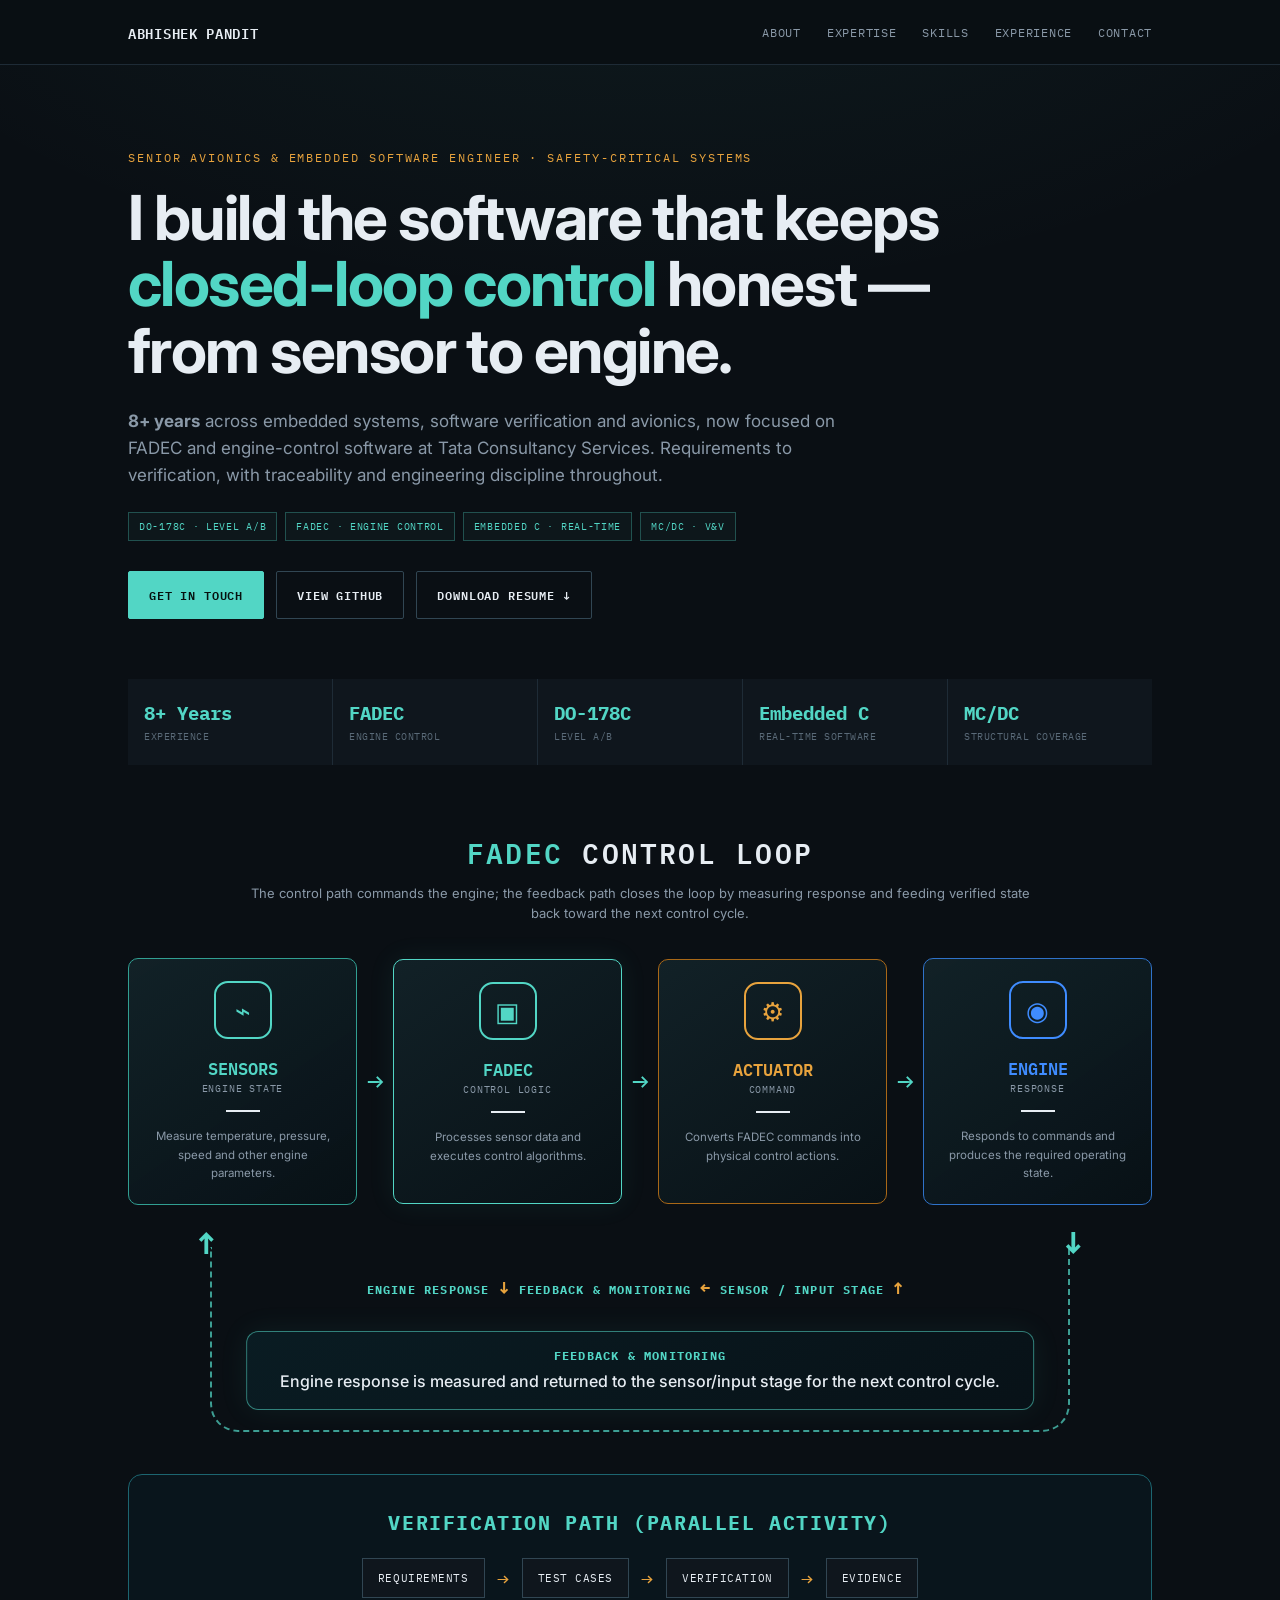
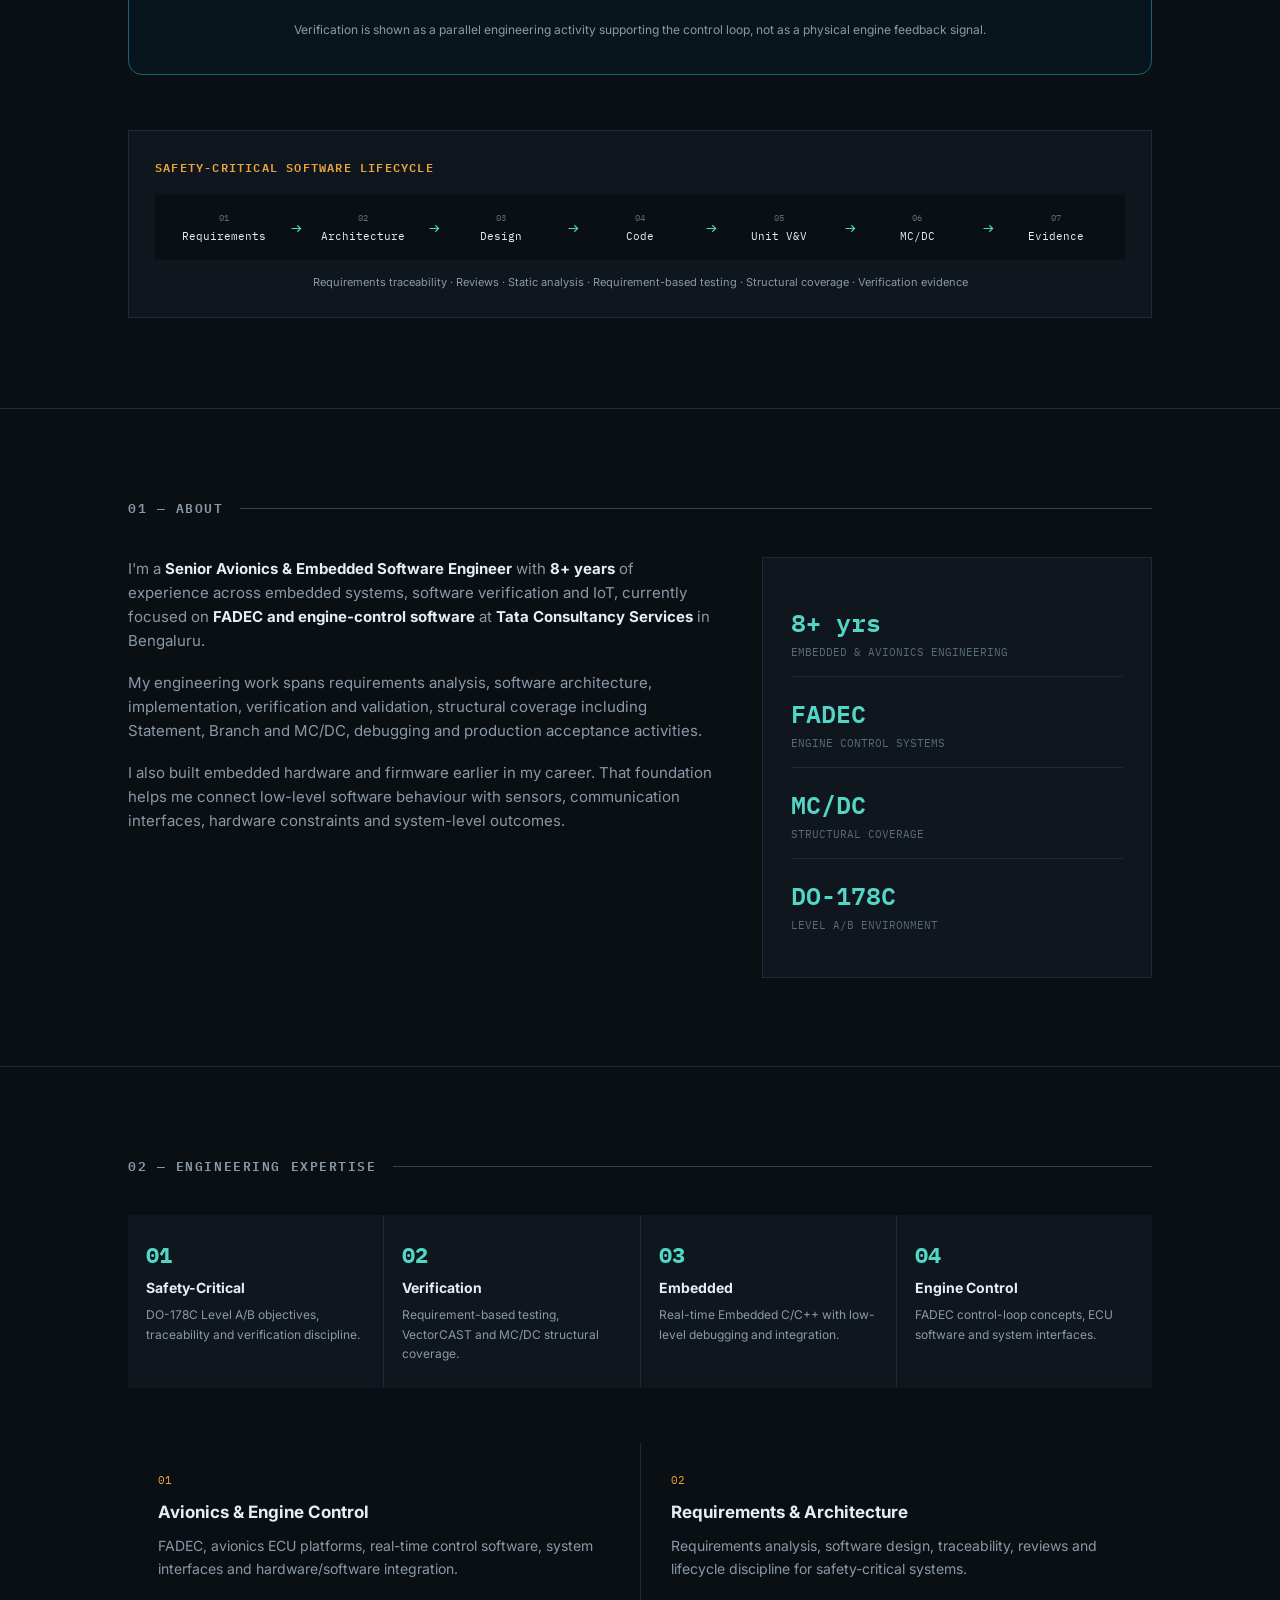
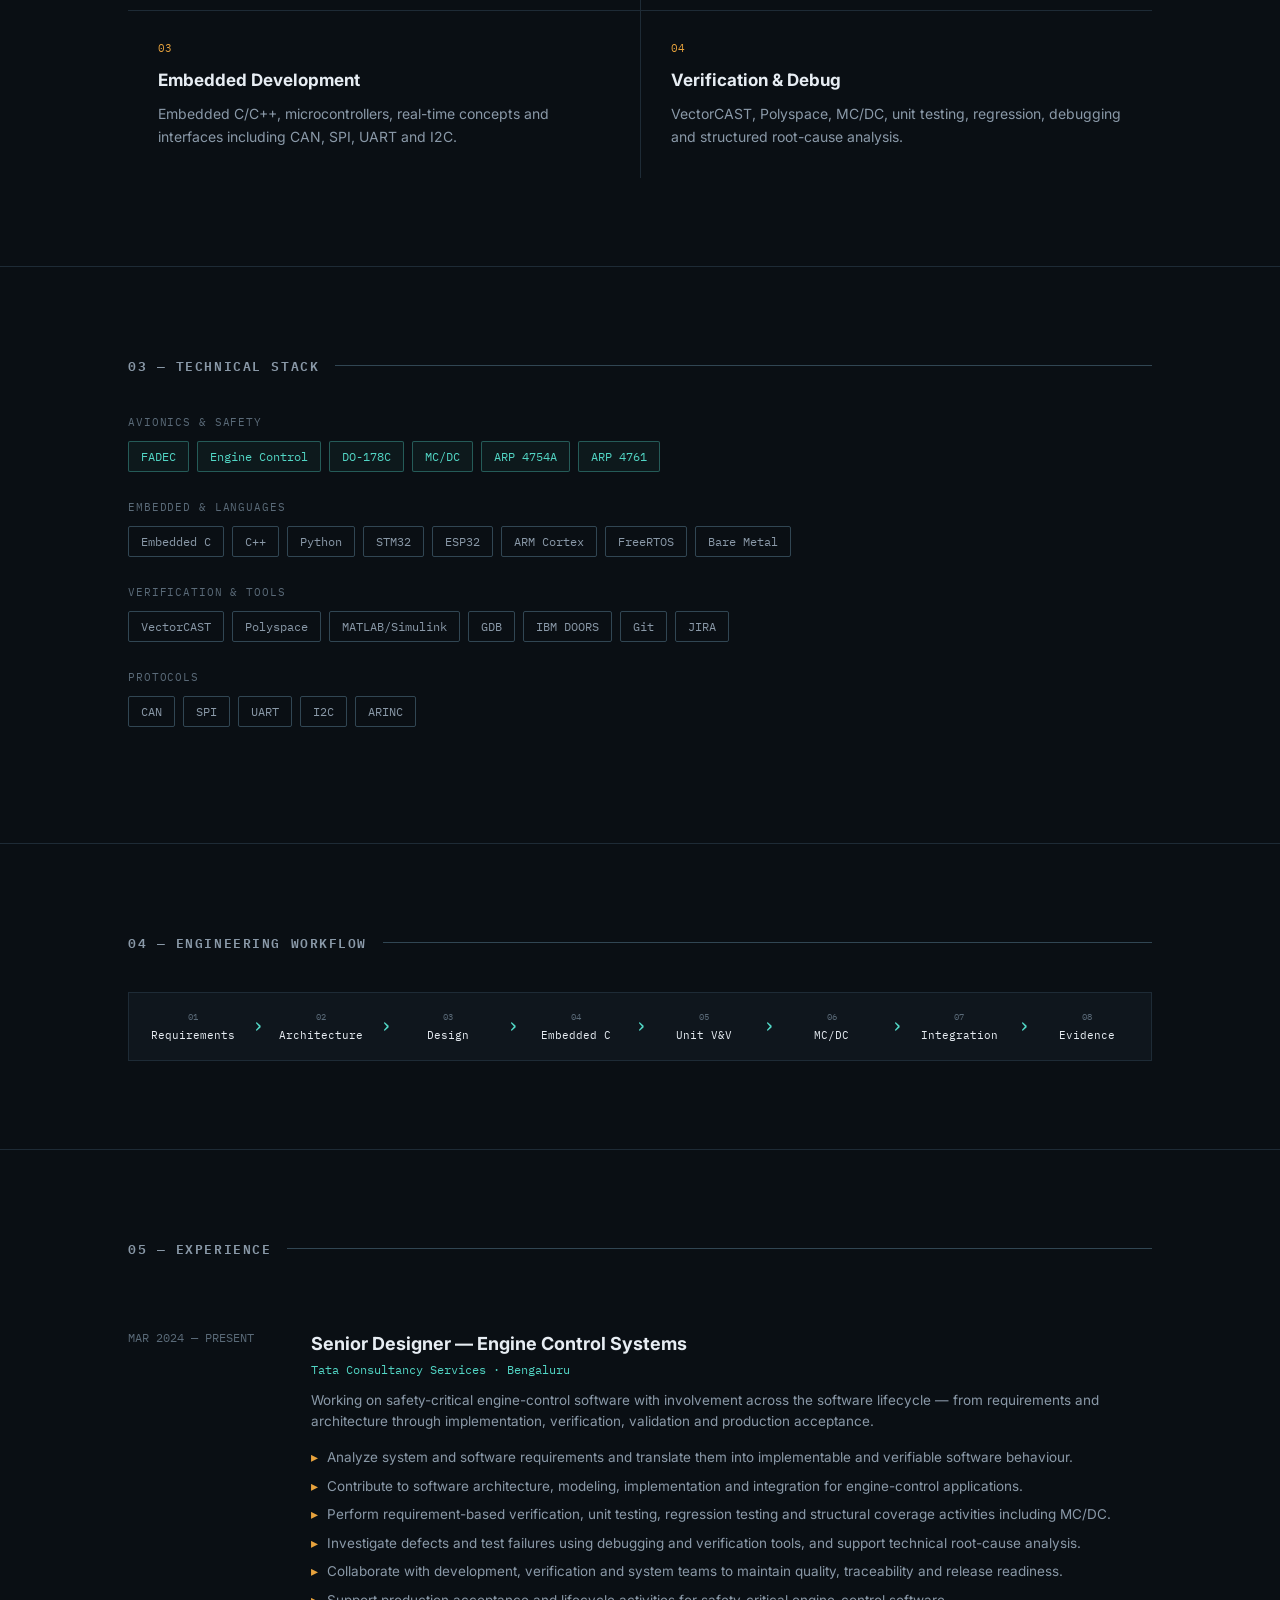
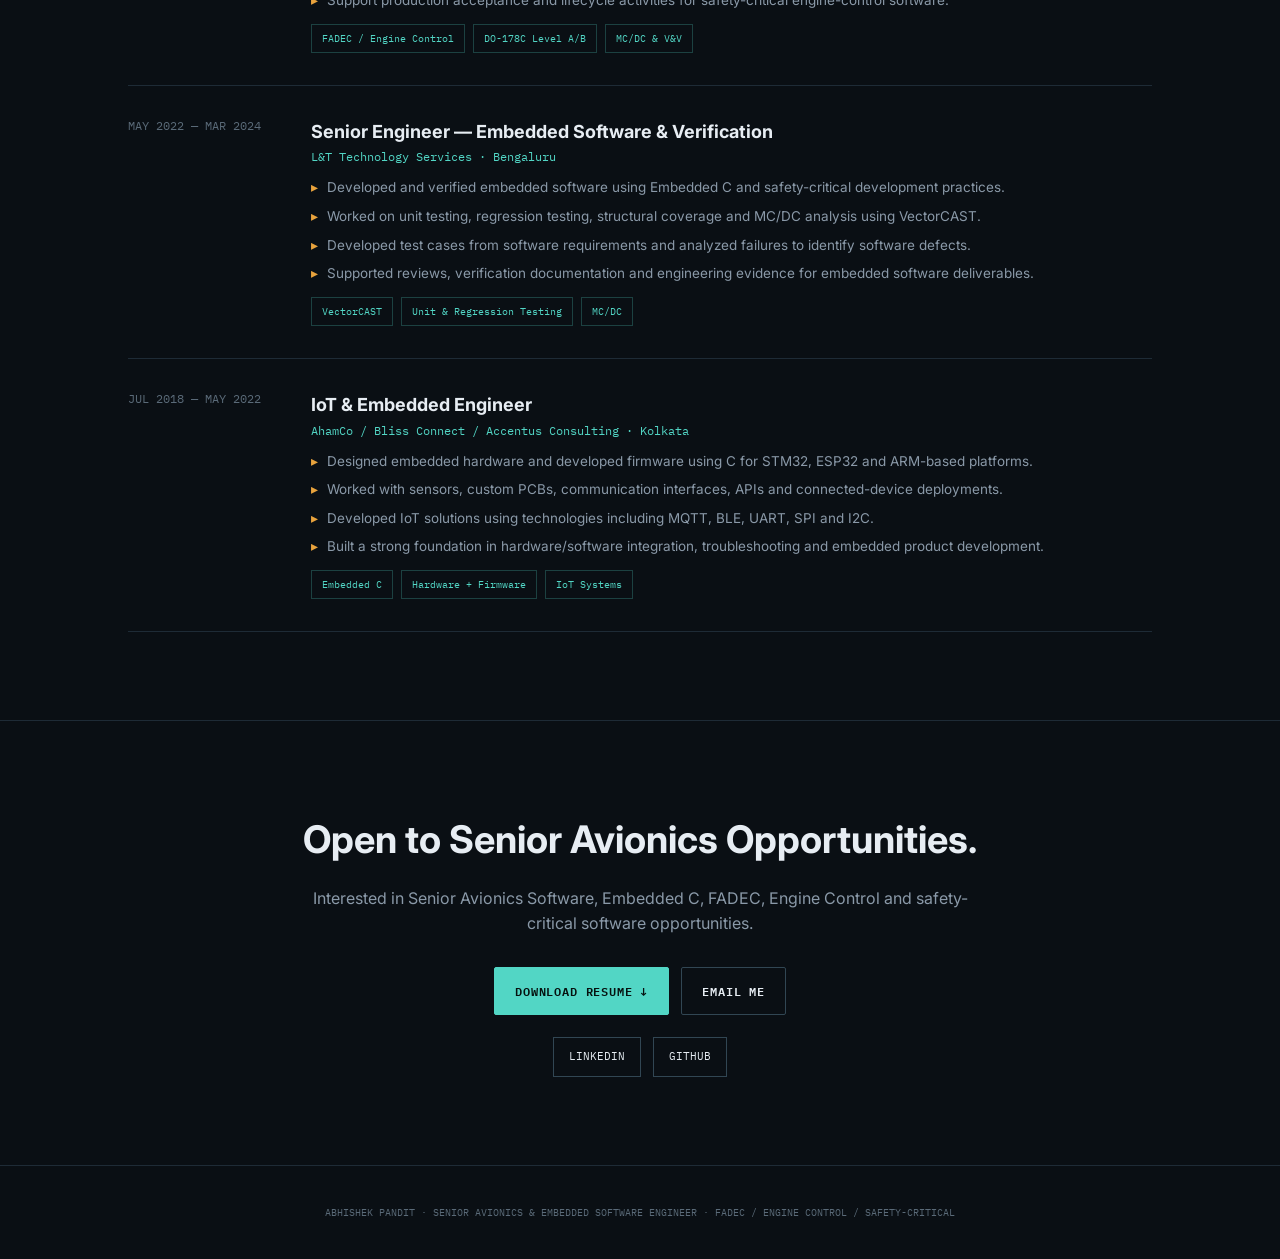
==== commit 7d35d55e: "style: reduce feedback callout size" ====
--- a/index.html
+++ b/index.html
@@ -19,7 +19,7 @@
 .highlights{display:grid;grid-template-columns:repeat(5,1fr);gap:1px;background:var(--border);margin-top:60px}.highlight{background:var(--panel);padding:22px 16px}.highlight b{display:block;font:700 19px var(--mono);color:var(--cyan)}.highlight span{display:block;color:var(--faint);font:10px var(--mono);text-transform:uppercase;letter-spacing:.05em;margin-top:5px}
 h2{font:600 13px var(--mono);letter-spacing:.12em;text-transform:uppercase;color:var(--dim);margin-bottom:38px;display:flex;align-items:center;gap:16px}h2:after{content:'';height:1px;background:var(--bright);flex:1}
 .loop-wrap{margin-top:65px}.loop-title{text-align:center;font:600 28px var(--mono);letter-spacing:.08em}.loop-title span{color:var(--cyan)}.loop-sub{text-align:center;color:var(--dim);font-size:13px;max-width:780px;margin:8px auto 34px}.control-loop{display:grid;grid-template-columns:minmax(0,1fr) 36px minmax(0,1fr) 36px minmax(0,1fr) 36px minmax(0,1fr);align-items:center}.loop-card{min-width:0;min-height:245px;background:linear-gradient(145deg,rgba(18,34,40,.95),rgba(8,17,22,.98));border:1px solid var(--bright);border-radius:10px;padding:22px 16px;text-align:center}.loop-card.sensor{border-color:#319f92}.loop-card.fadec{border-color:var(--cyan);box-shadow:0 0 28px rgba(82,214,197,.08)}.loop-card.actuator{border-color:#a96817}.loop-card.engine{border-color:#2f72c9}.loop-icon{width:58px;height:58px;margin:0 auto 15px;border:2px solid currentColor;border-radius:14px;display:grid;place-items:center;font:26px var(--mono)}.sensor .loop-icon,.fadec .loop-icon{color:var(--cyan)}.actuator .loop-icon{color:var(--amber)}.engine .loop-icon{color:var(--blue)}.loop-card h3{font:600 17px var(--mono)}.sensor h3,.fadec h3{color:var(--cyan)}.actuator h3{color:var(--amber)}.engine h3{color:var(--blue)}.loop-label{font:10px var(--mono);color:var(--dim);letter-spacing:.08em}.loop-divider{height:2px;width:34px;margin:15px auto;background:currentColor}.loop-desc{font-size:11.5px;color:var(--dim);max-width:190px;margin:auto}.loop-arrow{text-align:center;color:var(--cyan);font:28px var(--mono)}
-.feedback{position:relative;height:185px;margin:42px 8% 0;border-left:2px dashed rgba(82,214,197,.72);border-right:2px dashed rgba(82,214,197,.72);border-bottom:2px dashed rgba(82,214,197,.72);border-radius:0 0 28px 28px}.feedback:before{content:'↑';position:absolute;left:-15px;top:-20px;color:var(--cyan);font:700 31px var(--mono);line-height:1}.feedback:after{content:'↓';position:absolute;right:-15px;top:-20px;color:var(--cyan);font:700 31px var(--mono);line-height:1}.feedback-direction{position:absolute;left:50%;top:30px;transform:translateX(-50%);white-space:nowrap;color:var(--cyan);font:700 12px var(--mono);letter-spacing:.1em;text-transform:uppercase}.feedback-direction .direction-arrow{color:var(--amber);padding:0 9px;font-size:17px}.feedback-label{position:absolute;left:50%;bottom:20px;transform:translateX(-50%);width:min(920px,92%);padding:24px 30px;text-align:center;border:1px solid rgba(82,214,197,.55);border-radius:12px;background:linear-gradient(145deg,rgba(10,29,36,.96),rgba(8,18,24,.98));box-shadow:0 0 30px rgba(82,214,197,.08)}.feedback-label strong{display:block;color:var(--cyan);font:700 16px var(--mono);letter-spacing:.12em;margin-bottom:10px}.feedback-label span{display:block;color:var(--text);font-size:clamp(18px,2.3vw,28px);font-weight:700;line-height:1.45;max-width:820px;margin:auto}.verification-path{margin:42px auto 0;max-width:1060px;padding:34px 28px;border:1px solid #1c6570;border-radius:14px;background:#09151c;display:flex;align-items:center;justify-content:center;gap:12px;flex-wrap:wrap}.verification-path:before{content:'VERIFICATION PATH  (PARALLEL ACTIVITY)';display:block;width:100%;text-align:center;color:var(--cyan);font:700 20px var(--mono);letter-spacing:.08em;margin-bottom:10px}.verification-path span{font:11px var(--mono);text-transform:uppercase;letter-spacing:.05em;color:var(--text);border:1px solid var(--bright);padding:12px 15px;background:var(--panel)}.verification-path .v-arrow{border:0;background:none;color:var(--amber);font-size:20px;padding:0}.verification-note{width:100%;text-align:center;color:var(--dim);font-size:12px;margin-top:10px;line-height:1.6}
+.feedback{position:relative;height:185px;margin:42px 8% 0;border-left:2px dashed rgba(82,214,197,.72);border-right:2px dashed rgba(82,214,197,.72);border-bottom:2px dashed rgba(82,214,197,.72);border-radius:0 0 28px 28px}.feedback:before{content:'↑';position:absolute;left:-15px;top:-20px;color:var(--cyan);font:700 31px var(--mono);line-height:1}.feedback:after{content:'↓';position:absolute;right:-15px;top:-20px;color:var(--cyan);font:700 31px var(--mono);line-height:1}.feedback-direction{position:absolute;left:50%;top:30px;transform:translateX(-50%);white-space:nowrap;color:var(--cyan);font:700 12px var(--mono);letter-spacing:.1em;text-transform:uppercase}.feedback-direction .direction-arrow{color:var(--amber);padding:0 9px;font-size:17px}.feedback-label{position:absolute;left:50%;bottom:20px;transform:translateX(-50%);width:min(920px,92%);padding:16px 22px;text-align:center;border:1px solid rgba(82,214,197,.55);border-radius:12px;background:linear-gradient(145deg,rgba(10,29,36,.96),rgba(8,18,24,.98));box-shadow:0 0 30px rgba(82,214,197,.08)}.feedback-label strong{display:block;color:var(--cyan);font:700 12px var(--mono);letter-spacing:.1em;margin-bottom:6px}.feedback-label span{display:block;color:var(--text);font-size:clamp(12px,1.4vw,16px);font-weight:500;line-height:1.5;max-width:820px;margin:auto}.verification-path{margin:42px auto 0;max-width:1060px;padding:34px 28px;border:1px solid #1c6570;border-radius:14px;background:#09151c;display:flex;align-items:center;justify-content:center;gap:12px;flex-wrap:wrap}.verification-path:before{content:'VERIFICATION PATH  (PARALLEL ACTIVITY)';display:block;width:100%;text-align:center;color:var(--cyan);font:700 20px var(--mono);letter-spacing:.08em;margin-bottom:10px}.verification-path span{font:11px var(--mono);text-transform:uppercase;letter-spacing:.05em;color:var(--text);border:1px solid var(--bright);padding:12px 15px;background:var(--panel)}.verification-path .v-arrow{border:0;background:none;color:var(--amber);font-size:20px;padding:0}.verification-note{width:100%;text-align:center;color:var(--dim);font-size:12px;margin-top:10px;line-height:1.6}
 .lifecycle{margin-top:55px;border:1px solid var(--border);background:var(--panel);padding:26px}.lifecycle-title{font:600 12px var(--mono);color:var(--amber);letter-spacing:.1em;text-transform:uppercase;margin-bottom:18px}.life-flow{display:grid;grid-template-columns:repeat(7,1fr);align-items:stretch;gap:0;background:var(--border)}.life-step{background:var(--bg);padding:17px 9px;text-align:center;position:relative}.life-step:not(:last-child):after{content:'→';position:absolute;right:-8px;top:22px;color:var(--cyan);z-index:2;font:18px var(--mono)}.life-step small{display:block;color:var(--faint);font:9px var(--mono)}.life-step b{display:block;color:var(--text);font:11px var(--mono);margin-top:6px}.life-note{color:var(--dim);font-size:11px;margin-top:14px;text-align:center}
 .about-grid{display:grid;grid-template-columns:1.5fr 1fr;gap:48px}.about p{color:var(--dim);font-size:15px;margin-bottom:18px}.about strong{color:var(--text)}.panel{border:1px solid var(--border);background:var(--panel);padding:28px}.metric{padding:17px 0;border-bottom:1px solid var(--border)}.metric:last-child{border:0}.metric b{font:600 25px var(--mono);color:var(--cyan)}.metric span{display:block;color:var(--faint);font:11px var(--mono);text-transform:uppercase;margin-top:4px}
 .impact-grid{display:grid;grid-template-columns:repeat(4,1fr);gap:1px;background:var(--border);margin-bottom:55px}.impact{background:var(--panel);padding:25px 18px}.impact-num{font:700 22px var(--mono);color:var(--cyan)}.impact h3{font-size:14px;margin:8px 0 6px}.impact p{font-size:12px;color:var(--dim)}
